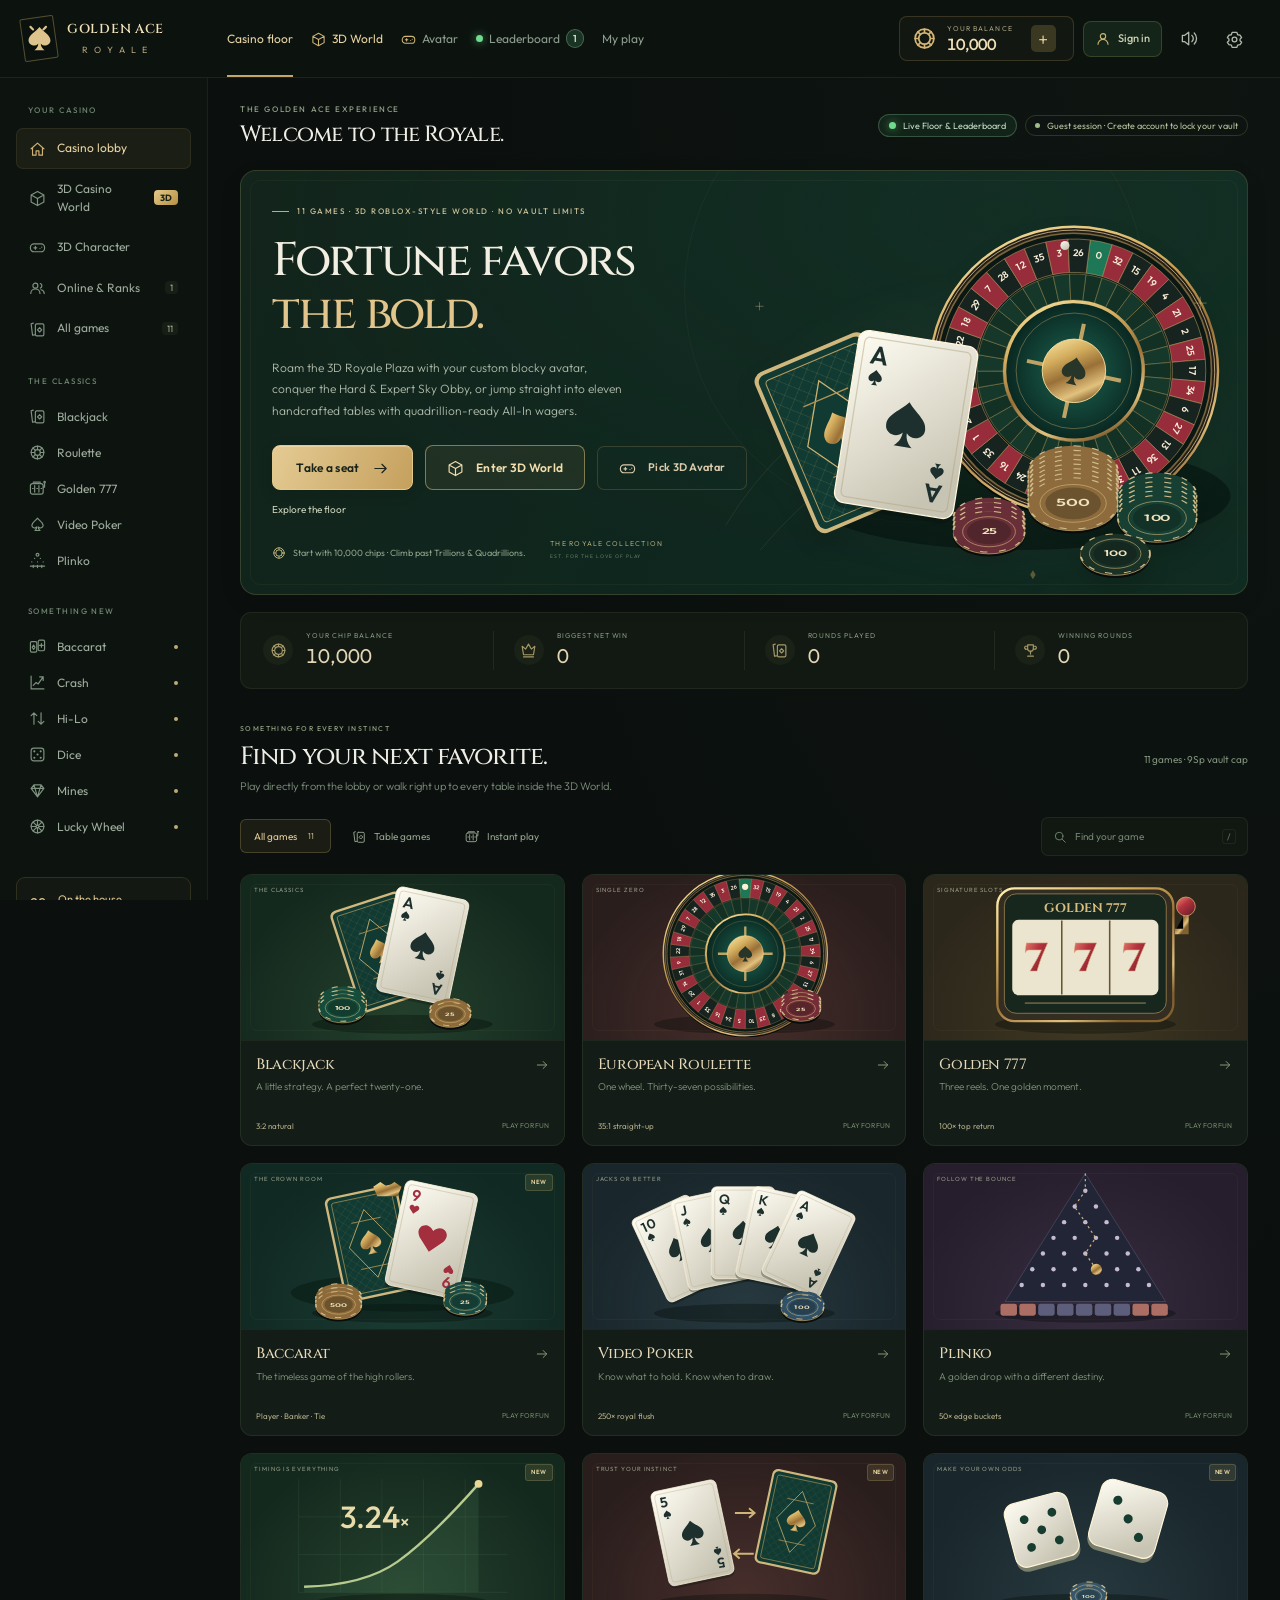
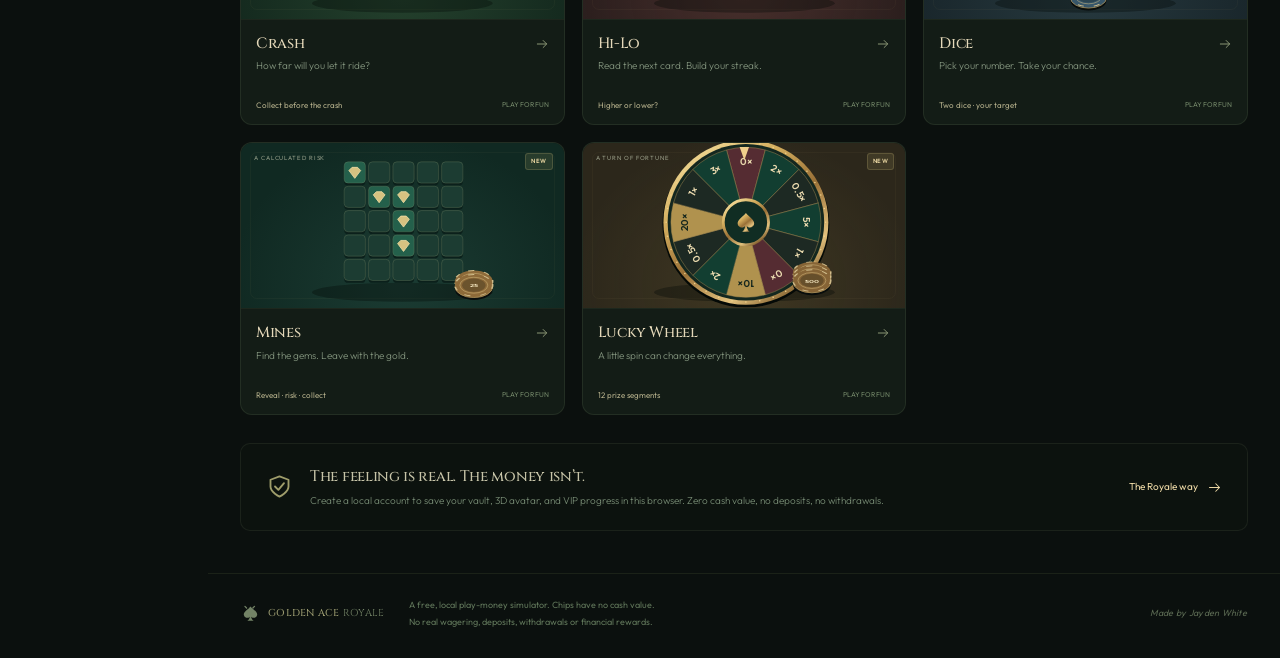
==== index.html @ 0d2503a2 "feat: 3D Roblox-style Casino World & Obby, Live Leaderboard, Admin balance moderation, 9Sp BigInt va" ====
<!DOCTYPE html>
<html lang="en"><head><meta charset="UTF-8"><meta name="viewport" content="width=device-width, initial-scale=1.0"><meta name="theme-color" content="#0b100e"><meta name="description" content="Golden Ace Royale. Eleven custom casino games, walkable 3D Roblox-style casino world &amp; obby, live leaderboard, optional local accounts, and All-In wagering beyond quadrillions. Zero real-money gambling."><title>Golden Ace Royale — The Play-Money Casino &amp; 3D World</title><link rel="icon" href="assets/favicon.svg" type="image/svg+xml"><link rel="preload" href="assets/fonts/outfit.woff2" as="font" type="font/woff2" crossorigin><link rel="preload" href="assets/fonts/cinzel.woff2" as="font" type="font/woff2" crossorigin><link rel="stylesheet" href="styles.css"></head><body>
<a class="skip-link" href="#main">Skip to casino floor</a>
<header class="topbar"><button class="icon-btn mobile-menu" id="menuBtn" aria-label="Open game navigation" aria-expanded="false"><span data-icon="menu"></span></button><button class="brand" data-view="lobby" aria-label="Golden Ace Royale lobby"><span class="brand-suit" data-icon="logo"></span><span class="brand-name">GOLDEN ACE<em>R O Y A L E</em></span></button><nav class="topnav" aria-label="Main navigation"><button class="active" data-view="lobby">Casino floor</button><button class="world-nav-btn" data-view="world"><span data-icon="cube"></span> 3D World</button><button data-open="characterModal"><span data-icon="gamepad"></span> Avatar</button><button class="live-nav-btn" data-open="leaderboardModal"><i class="live-dot-pulse"></i> Leaderboard <b id="liveOnlineCount">1</b></button><button data-open="statsModal">My play</button></nav><div class="top-actions"><span class="play-money-label"><i></i> PLAY-MONEY ONLY</span><div class="wallet"><span class="wallet-icon" data-icon="chip"></span><div><span class="wallet-label">YOUR BALANCE</span><b id="balance" aria-live="polite">10,000</b></div><button class="wallet-plus" data-open="rewardsModal" aria-label="Complimentary chips &amp; daily bonus">+</button></div><button id="freeChipsBtn" class="btn sm hidden">+ Free chips</button><button id="accountBtn" class="account-pill" data-open="accountModal" aria-label="Player account" title="Sign in or manage your account"><span data-icon="user"></span><span id="accountBtnText">Sign in</span></button><button id="soundBtn" class="icon-btn" aria-label="Mute sound" title="Mute sound"><span data-icon="sound"></span></button><button id="settingsBtn" class="icon-btn" data-open="settingsModal" aria-label="Settings" title="Settings"><span data-icon="settings"></span></button></div></header>
<div class="nav-backdrop hidden" id="navBackdrop"></div><aside class="sidebar" id="sidebar" aria-label="Casino game navigation"><div class="sidebar-top"><span class="nav-label">YOUR CASINO</span><button class="side-link active" data-view="lobby"><span data-icon="lobby"></span><span>Casino lobby</span></button><button class="side-link world-side-link" data-view="world"><span data-icon="cube"></span><span>3D Casino World</span><small class="gold-pill">3D</small></button><button class="side-link" data-open="characterModal"><span data-icon="gamepad"></span><span>3D Character</span></button><button class="side-link" data-open="leaderboardModal"><span data-icon="users"></span><span>Online &amp; Ranks</span><small id="sidePlayerCount">1 live</small></button><button class="side-link" data-action="browse"><span data-icon="cards"></span><span>All games</span><small>11</small></button><button class="side-link mobile-record" data-open="statsModal"><span data-icon="stats"></span><span>My play</span></button></div><div class="sidebar-group"><span class="nav-label">THE CLASSICS</span><div id="classic-nav"></div></div><div class="sidebar-group"><span class="nav-label">SOMETHING NEW</span><div id="new-nav"></div></div><div class="sidebar-bottom"><button class="complimentary" data-open="rewardsModal"><span data-icon="gift"></span><span>On the house<small>Daily bonus &amp; free chips</small></span><span data-icon="arrow"></span></button><div class="sidebar-promise"><span data-icon="shield"></span><p>All the thrill.<br><b>None of the real-money risk.</b></p></div></div></aside>
<main id="main" tabindex="-1"><div class="demo-banner hidden" id="demoBanner" role="status"><span data-icon="info"></span><span>Local demo: modified outcomes or rewards are enabled.</span><button id="demoDetails" class="text-btn">Details</button></div><div class="inplay-bar hidden" id="inplayBar"><span data-icon="clock"></span><span id="inplayText"></span><button class="text-btn" id="returnToRound">Return to game <span data-icon="arrow"></span></button></div>
<section id="view-lobby" class="view active" aria-label="Casino lobby"><div class="lobby-heading"><div><div class="eyebrow">THE GOLDEN ACE EXPERIENCE</div><h2 id="lobbyWelcome">Welcome to the Royale.</h2></div><div class="lobby-pills"><button type="button" class="local-label live-floor-chip" data-open="leaderboardModal"><i class="live-dot-pulse"></i> <span>Live Floor &amp; Leaderboard</span></button><button type="button" class="local-label local-account-chip" data-open="accountModal"><span class="status-dot"></span> <span id="lobbyAccountStatus">Guest session · Create account to lock your vault</span></button></div></div><div class="hero"><div class="hero-copy"><div class="hero-kicker"><span></span> 11 GAMES · 3D ROBLOX-STYLE WORLD · NO VAULT LIMITS</div><h1>Fortune favors<br><em>the bold.</em></h1><p>Roam the 3D Royale Plaza with your custom blocky avatar, conquer the Hard &amp; Expert Sky Obby, or jump straight into eleven handcrafted tables with quadrillion-ready All-In wagers.</p><div class="hero-cta"><button class="btn" data-view="blackjack">Take a seat <span data-icon="arrow"></span></button><button class="btn ghost world-hero-btn" data-view="world"><span data-icon="cube"></span> Enter 3D World</button><button class="btn ghost sm" data-open="characterModal"><span data-icon="gamepad"></span> Pick 3D Avatar</button><button class="hero-browse text-btn" data-action="browse">Explore the floor</button></div><div class="hero-foot"><div class="hero-note"><span data-icon="chip"></span> Start with 10,000 chips · Climb past Trillions &amp; Quadrillions.</div><span class="hero-edition">THE ROYALE COLLECTION <span>EST. FOR THE LOVE OF PLAY</span></span></div></div><div class="hero-art" id="hero-art"></div></div><div class="stats"><div class="stat"><span class="stat-icon" data-icon="chip"></span><div><span>YOUR CHIP BALANCE</span><b id="statBal">10,000</b></div></div><div class="stat"><span class="stat-icon" data-icon="crown"></span><div><span>BIGGEST NET WIN</span><b id="statWin">0</b></div></div><div class="stat"><span class="stat-icon" data-icon="cards"></span><div><span>ROUNDS PLAYED</span><b id="statPlays">0</b></div></div><div class="stat"><span class="stat-icon" data-icon="trophy"></span><div><span id="statVipLabel">WINNING ROUNDS</span><b id="statWins">0</b></div></div><button class="text-btn session-link" data-open="statsModal">Your record <span data-icon="arrow"></span></button></div>
<div class="library-heading" id="games"><div><span class="eyebrow">SOMETHING FOR EVERY INSTINCT</span><h2 class="sec-title">Find your next favorite.</h2><p class="sec-sub">Play directly from the lobby or walk right up to every table inside the 3D World.</p></div><span class="collection-count">11 games · 9Sp vault cap</span></div><div class="library-controls"><div class="category-tabs" id="gameFilters" role="group" aria-label="Filter games"><button class="selected" data-filter="all">All games <span>11</span></button><button data-filter="table"><span data-icon="cards"></span> Table games</button><button data-filter="instant"><span data-icon="slots"></span> Instant play</button></div><label class="game-search"><span data-icon="search"></span><input type="search" id="gameSearch" placeholder="Find your game" aria-label="Search games"><span class="search-key">/</span></label></div><div class="ggrid" id="gameGrid"></div><div id="noGames" class="empty-state hidden">No tables match that search. Try another game name.</div><div class="house-note"><span class="house-note-icon" data-icon="shield"></span><div><h3>The feeling is real. The money isn’t.</h3><p>Create a local account to save your vault, 3D avatar, and VIP progress in this browser. Zero cash value, no deposits, no withdrawals.</p></div><button class="text-btn" data-open="aboutModal">The Royale way <span data-icon="arrow"></span></button></div></section>

<!-- ══════════ 3D ROBLOX-STYLE CASINO WORLD & SKY OBBY ══════════ -->
<section id="view-world" class="view" aria-label="3D Casino World">
  <div class="gamebar world-bar">
    <button class="btn ghost sm" data-view="lobby"><span data-icon="back"></span> Lobby</button>
    <h2>3D Royale Plaza<span class="sub">Walk up to any of the 11 tables &amp; press E (or click it) · Climb the Sky Obby for bonus chips</span></h2>
    <div class="world-bar-actions">
      <div class="world-diff-pills" role="group" aria-label="Obby difficulty">
        <button type="button" class="selected" data-world-diff="normal" aria-pressed="true" title="Wide platforms · +25K reward">Normal</button>
        <button type="button" data-world-diff="hard" aria-pressed="false" title="Faster pads + red lasers · +250K reward">Hard</button>
        <button type="button" data-world-diff="expert" aria-pressed="false" title="Precision pads + double lasers · +2.5M reward">Expert</button>
      </div>
      <button type="button" class="btn ghost sm" data-open="characterModal"><span data-icon="gamepad"></span> Avatar</button>
      <button type="button" class="btn ghost sm" data-open="leaderboardModal"><span data-icon="users"></span> Online</button>
    </div>
  </div>
  <div class="world-viewport">
    <canvas id="worldCanvas" aria-label="3D Casino Plaza and Sky Obby"></canvas>
    <div class="world-hud-top">
      <div class="world-badge" id="worldObbyBadge">NORMAL OBBY · +25K REWARD</div>
      <div class="world-hud-btns">
        <button type="button" class="mini-bet-btn" id="worldSpawnBtn" title="Return to central fountain"> Plaza Spawn</button>
        <button type="button" class="mini-bet-btn allin-pill" id="worldObbyTeleport" title="Teleport to the Sky Obby start pad">▲ Sky Obby</button>
      </div>
    </div>
    <div class="world-controls-hint"><b>WASD / Arrows</b> Walk · <b>Space</b> Jump · <b>Drag</b> Rotate Camera · <b>E / Click Table</b> Play</div>
    <div class="world-prompt hidden" id="worldPrompt" role="status" aria-live="polite">
      <div class="world-prompt-text">
        <b id="worldPromptTitle">Blackjack</b>
        <small id="worldPromptSub">Press E or click to play</small>
      </div>
      <button type="button" class="btn sm" id="worldPromptBtn">Open [E]</button>
    </div>
    <div class="world-joy" id="worldJoyPad" aria-hidden="true"><div class="world-joy-knob" id="worldJoyKnob"></div></div>
    <button type="button" class="world-jump-btn" id="worldJumpBtn" aria-label="Jump">JUMP</button>
  </div>
  <div class="world-quick-strip">
    <span class="eyebrow">INSTANT TABLE TELEPORT &amp; OPEN</span>
    <div class="world-quick-games" id="worldQuickGames"></div>
  </div>
</section>

<!-- Original five game sections, retained and upgraded with full All-In & quadrillion-ready stake controls. -->
<section aria-label="Blackjack" id="view-blackjack" class="view">
  <div class="gamebar">
    <button class="btn ghost sm" data-view="lobby" data-back-nav>‹ Lobby</button>
    <h2>Blackjack<span class="sub">3:2 natural · dealer stands on 17 · double on any two</span></h2><button class="text-btn rules-trigger" data-rules="blackjack"><span data-icon="info"></span> How to play</button>
  </div>
  <div class="bj-layout"><div class="table-column">  <div class="felt">
    <div class="hand-label">Dealer <span class="hval" id="bj-dealer-val">–</span></div>
    <div class="cards" id="bj-dealer"></div>
    <div class="felt-text">BLACKJACK PAYS 3 TO 2 · DEALER STANDS ON ALL 17s</div>
    <div role="status" aria-live="polite" class="bj-msg" id="bj-msg">Place your bet to begin</div>
    <div class="cards" id="bj-player"></div>
    <div class="hand-label">You <span class="hval" id="bj-player-val">–</span></div>
  </div>
  <div class="controls">
    <div class="chip-rack" id="bj-chips">
      <button class="chip c10" data-v="10">10</button>
      <button class="chip c25" data-v="25">25</button>
      <button class="chip c100" data-v="100">100</button>
      <button class="chip c500" data-v="500">500</button>
      <button class="chip c1k" data-v="1000">1K</button>
      <button class="chip c10k" data-v="10000">10K</button>
    </div>
    <div class="classic-bet-tools" id="bj-tools">
      <label class="sr-only" for="bj-stake-input">Blackjack custom bet</label>
      <input id="bj-stake-input" class="classic-stake-input" type="text" inputmode="decimal" placeholder="Custom (e.g. 5T, 1Qa)" aria-label="Custom Blackjack bet">
      <button type="button" class="mini-bet-btn" id="bj-half" title="Halve wager">½</button>
      <button type="button" class="mini-bet-btn" id="bj-2x" title="Double wager">2×</button>
      <button type="button" class="mini-bet-btn" id="bj-50pct" title="Bet 50% of balance">50%</button>
      <button type="button" class="mini-bet-btn allin-pill" id="bj-allin" title="Put in all your chips">ALL IN</button>
      <button type="button" class="mini-bet-btn" id="bj-rebet" title="Repeat last bet">Rebet</button>
    </div>
    <div class="betshow">BET <b id="bj-bet">0</b></div>
    <button class="btn" id="bj-deal">Deal</button>
    <button class="btn green" id="bj-hit" disabled>Hit</button>
    <button class="btn red" id="bj-stand" disabled>Stand</button>
    <button class="btn ghost" id="bj-double" disabled>2× Double</button>
    <button class="btn ghost sm" id="bj-clear">Clear</button>
  </div>
</div><aside class="panel game-guide"><span class="eyebrow">THE ORIGINAL CLASSIC</span><h3>A perfect twenty-one.</h3><p>The closest hand to 21 wins. Go over, and the house takes the round.</p><div class="guide-line"><span>Natural blackjack</span><b>3:2 profit</b></div><div class="guide-line"><span>Standard win</span><b>1:1 profit</b></div><div class="guide-line"><span>Equal hands</span><b>Stake returned</b></div><div class="guide-divider"></div><p class="small">Six-deck shoe. Dealer stands on soft 17. Double on your first two cards. Shortcuts: <b>Space</b> deal, <b>H</b> hit, <b>S</b> stand, <b>D</b> double.</p><p class="small muted">Tap chips, type shorthand like <b>10M</b> / <b>5T</b> / <b>1Qa</b>, or press <b>ALL IN</b>.</p></aside></div>
</section>

<!-- ══════════ ROULETTE ══════════ -->
<section aria-label="European Roulette" id="view-roulette" class="view">
  <div class="gamebar">
    <button class="btn ghost sm" data-view="lobby" data-back-nav>‹ Lobby</button>
    <h2>European Roulette<span class="sub">Single zero · straight-up pays 35:1</span></h2><button class="text-btn rules-trigger" data-rules="roulette"><span data-icon="info"></span> How to play</button>
  </div>
  <div class="rl-grid">
    <div class="panel">
      <h3>The European wheel</h3>
      <div class="rl-stage">
        <div class="rl-pointer"></div>
        <div class="rl-wheel" id="rl-wheel"></div>
        <div class="rl-orbit" id="rl-orbit"><div class="rl-ball"></div></div>
      </div>
      <div role="status" aria-live="polite" class="rl-result" id="rl-result"></div>
      <div class="rl-history" id="rl-history"></div>
    </div>
    <div class="panel">
      <h3>Make your play</h3>
      <div class="board-scroll" tabindex="0" aria-label="Roulette betting board; scroll horizontally on small screens"><div class="rl-board" id="rl-board"></div></div>
      <div class="controls" style="margin-top:16px">
        <div class="chip-rack" id="rl-chips">
          <button class="chip c10" data-v="10">10</button>
          <button class="chip c25 sel" data-v="25">25</button>
          <button class="chip c100" data-v="100">100</button>
          <button class="chip c500" data-v="500">500</button>
          <button class="chip c1k" data-v="1000">1K</button>
          <button class="chip c10k" data-v="10000">10K</button>
          <button class="chip c-allin" id="rl-allin-chip" data-allin-chip="true" title="Select then tap any spot to bet all remaining chips">ALL</button>
        </div>
        <div class="betshow">TOTAL <b id="rl-total">0</b></div>
        <button class="btn" id="rl-spin">Spin</button>
        <button class="btn ghost sm" id="rl-double" title="Double all bets on board">2× Bets</button>
        <button class="btn ghost sm" id="rl-rebet" title="Repeat previous spin bets">Rebet</button>
        <button class="btn ghost sm" id="rl-undo">Undo</button>
        <button class="btn ghost sm" id="rl-clear">Clear</button>
      </div>
    </div>
  </div>
</section>

<!-- ══════════ SLOTS ══════════ -->
<section aria-label="Golden 777 Slots" id="view-slots" class="view">
  <div class="gamebar">
    <button class="btn ghost sm" data-view="lobby" data-back-nav>‹ Lobby</button>
    <h2>Golden 777<span class="sub">3 reels · center payline · triple 7s pay 100×</span></h2><button class="text-btn rules-trigger" data-rules="slots"><span data-icon="info"></span> How to play</button>
  </div>
  <div class="sl-grid">
    <div class="slot-machine">
      <div class="slot-title">GOLDEN 777</div>
      <div class="slot-lights"><i></i><i></i><i></i><i></i><i></i><i></i><i></i><i></i></div>
      <div class="reels" id="sl-reels">
        <div class="reel"><div class="strip"></div></div>
        <div class="reel"><div class="strip"></div></div>
        <div class="reel"><div class="strip"></div></div>
        <div class="payline"></div>
      </div>
      <div role="status" aria-live="polite" class="slot-result" id="sl-result"></div>
    </div>
    <div class="panel">
      <h3>The golden paytable</h3><p class="panel-caption">Total returns, including your stake.</p>
      <div class="payrow"><span>7  7  7</span><b>100×</b></div>
      <div class="payrow"><span><span data-pay-symbol="diamond"></span></span><b>60×</b></div>
      <div class="payrow"><span><span data-pay-symbol="bell"></span></span><b>30×</b></div>
      <div class="payrow"><span>BAR BAR BAR</span><b>20×</b></div>
      <div class="payrow"><span><span data-pay-symbol="cherry"></span></span><b>12×</b></div>
      <div class="payrow"><span><span data-pay-symbol="lemon"></span></span><b>10×</b></div>
      <div class="payrow"><span>Any two 7s</span><b>5×</b></div>
      <div class="payrow"><span>Any pair</span><b>2×</b></div>
    </div>
  </div>
  <div class="controls">
    <div class="chip-rack" id="sl-chips">
      <button class="chip c10" data-v="10">10</button>
      <button class="chip c25 sel" data-v="25">25</button>
      <button class="chip c100" data-v="100">100</button>
      <button class="chip c500" data-v="500">500</button>
      <button class="chip c1k" data-v="1000">1K</button>
      <button class="chip c10k" data-v="10000">10K</button>
    </div>
    <div class="classic-bet-tools" id="sl-tools">
      <label class="sr-only" for="sl-stake-input">Slots custom bet</label>
      <input id="sl-stake-input" class="classic-stake-input" type="text" inputmode="decimal" value="25" aria-label="Custom Slots bet">
      <button type="button" class="mini-bet-btn" data-classic-adj="half" data-target="sl">½</button>
      <button type="button" class="mini-bet-btn" data-classic-adj="double" data-target="sl">2×</button>
      <button type="button" class="mini-bet-btn" data-classic-adj="halfbal" data-target="sl">50%</button>
      <button type="button" class="mini-bet-btn allin-pill" id="sl-allin" data-classic-adj="allin" data-target="sl">ALL IN</button>
    </div>
    <div class="betshow">BET <b id="sl-bet">25</b></div>
    <button class="btn" id="sl-spin">Spin</button>
  </div>
</section>

<!-- ══════════ VIDEO POKER ══════════ -->
<section aria-label="Video Poker" id="view-poker" class="view">
  <div class="gamebar">
    <button class="btn ghost sm" data-view="lobby" data-back-nav>‹ Lobby</button>
    <h2>Video Poker<span class="sub">Jacks or Better · hold &amp; draw · 250× royal</span></h2><button class="text-btn rules-trigger" data-rules="poker"><span data-icon="info"></span> How to play</button>
  </div>
  <div class="vp-grid">
    <div class="felt">
      <div id="vp-hand"></div>
      <div role="status" aria-live="polite" class="vp-msg" id="vp-msg">Set your bet and press Deal</div>
      <div class="controls" style="background:rgba(0,0,0,.25)">
        <div class="chip-rack" id="vp-chips">
          <button class="chip c10" data-v="10">10</button>
          <button class="chip c25 sel" data-v="25">25</button>
          <button class="chip c100" data-v="100">100</button>
          <button class="chip c500" data-v="500">500</button>
          <button class="chip c1k" data-v="1000">1K</button>
          <button class="chip c10k" data-v="10000">10K</button>
        </div>
        <div class="classic-bet-tools" id="vp-tools">
          <label class="sr-only" for="vp-stake-input">Video Poker custom bet</label>
          <input id="vp-stake-input" class="classic-stake-input" type="text" inputmode="decimal" value="25" aria-label="Custom Video Poker bet">
          <button type="button" class="mini-bet-btn" data-classic-adj="half" data-target="vp">½</button>
          <button type="button" class="mini-bet-btn" data-classic-adj="double" data-target="vp">2×</button>
          <button type="button" class="mini-bet-btn" data-classic-adj="halfbal" data-target="vp">50%</button>
          <button type="button" class="mini-bet-btn allin-pill" id="vp-allin" data-classic-adj="allin" data-target="vp">ALL IN</button>
        </div>
        <div class="betshow">BET <b id="vp-bet">25</b></div>
        <button class="btn" id="vp-deal">Deal</button>
      </div>
    </div>
    <div class="panel">
      <h3>Jacks or Better</h3><p class="panel-caption">Total returns, including your stake.</p>
      <div class="payrow" data-k="rf"><span>Royal Flush</span><b>250×</b></div>
      <div class="payrow" data-k="sf"><span>Straight Flush</span><b>50×</b></div>
      <div class="payrow" data-k="quad"><span>Four of a Kind</span><b>25×</b></div>
      <div class="payrow" data-k="fh"><span>Full House</span><b>9×</b></div>
      <div class="payrow" data-k="flush"><span>Flush</span><b>6×</b></div>
      <div class="payrow" data-k="straight"><span>Straight</span><b>4×</b></div>
      <div class="payrow" data-k="trips"><span>Three of a Kind</span><b>3×</b></div>
      <div class="payrow" data-k="twopair"><span>Two Pair</span><b>2×</b></div>
      <div class="payrow" data-k="job"><span>Jacks or Better</span><b>1×</b></div>
    </div>
  </div>
</section>

<!-- ══════════ PLINKO ══════════ -->
<section aria-label="Plinko" id="view-plinko" class="view">
  <div class="gamebar">
    <button class="btn ghost sm" data-view="lobby" data-back-nav>‹ Lobby</button>
    <h2>Plinko<span class="sub">12 rows · 13 buckets · edges pay 50×</span></h2><button class="text-btn rules-trigger" data-rules="plinko"><span data-icon="info"></span> How to play</button>
  </div>
  <div class="panel" style="max-width:640px;margin:0 auto">
    <div class="pl-wrap"><canvas id="pl-canvas"></canvas></div>
    <div class="pl-note">Twelve preselected left/right decisions. Up to eight balls in play; each has its own stake.</div>
    <div class="controls">
      <div class="chip-rack" id="pl-chips">
        <button class="chip c10" data-v="10">10</button>
        <button class="chip c25 sel" data-v="25">25</button>
        <button class="chip c100" data-v="100">100</button>
        <button class="chip c500" data-v="500">500</button>
        <button class="chip c1k" data-v="1000">1K</button>
        <button class="chip c10k" data-v="10000">10K</button>
      </div>
      <div class="classic-bet-tools" id="pl-tools">
        <label class="sr-only" for="pl-stake-input">Plinko per-ball stake</label>
        <input id="pl-stake-input" class="classic-stake-input" type="text" inputmode="decimal" value="25" aria-label="Custom Plinko bet per ball">
        <button type="button" class="mini-bet-btn" data-classic-adj="half" data-target="pl">½</button>
        <button type="button" class="mini-bet-btn" data-classic-adj="double" data-target="pl">2×</button>
        <button type="button" class="mini-bet-btn" data-classic-adj="halfbal" data-target="pl">50%</button>
        <button type="button" class="mini-bet-btn allin-pill" id="pl-allin" data-classic-adj="allin" data-target="pl">ALL IN</button>
      </div>
      <div class="betshow">PER BALL <b id="pl-bet">25</b></div>
      <button class="btn" id="pl-drop">Drop Ball</button>
      <button class="btn ghost sm" id="pl-burst" title="Drop up to 5 balls in sequence">Burst ×5</button>
    </div>
  </div>
</section>

<!-- Modular additions use the same wallet and outcome layer. -->
<section id="view-baccarat" class="view" aria-label="Baccarat">
<div class="gamebar"><button class="btn ghost sm" data-view="lobby" data-back-nav><span data-icon="back"></span> Lobby</button><h2>Baccarat<span class="sub">The Crown Room · eight-deck deal · standard third-card rules</span></h2><button class="text-btn rules-trigger" data-rules="baccarat"><span data-icon="info"></span> How to play</button></div>
<div class="game-layout"><div class="felt baccarat-table"><div class="table-watermark"><span data-icon="crown"></span><span>GOLDEN ACE ROYALE</span></div><div class="baccarat-hands"><div><div class="hand-label">Player <span class="hval" id="ba-player-val">–</span></div><div class="cards" id="ba-player"></div></div><div class="baccarat-vs">VS</div><div><div class="hand-label">Banker <span class="hval" id="ba-banker-val">–</span></div><div class="cards" id="ba-banker"></div></div></div><div class="round-message" id="ba-result" role="status" aria-live="polite">Choose your side. The cards do the rest.</div><div class="baccarat-bets" id="ba-sides"><button class="selected" data-side="player"><span>PLAYER</span><b>2.00×</b><small>Even-money win</small></button><button data-side="tie"><span>TIE</span><b>9.00×</b><small>8:1 profit</small></button><button data-side="banker"><span>BANKER</span><b>1.95×</b><small>5% win commission</small></button></div><div class="felt-text">PLAYER &amp; BANKER STAKES PUSH ON A TIE</div></div><aside class="panel bet-panel"><span class="eyebrow">A TIMELESS TABLE</span><h3>Pick a side.</h3><p class="panel-caption">Closest to nine takes the hand.</p><div class="bet-module" id="ba-bet-module"><label for="ba-stake" class="field-label">YOUR STAKE <span>CHIPS</span></label><div class="stake-field"><span data-icon="chip"></span><input id="ba-stake" type="text" inputmode="decimal" value="25" aria-label="Stake in play-money chips"><button type="button" data-adjust="half" aria-label="Halve stake">½</button><button type="button" data-adjust="double" aria-label="Double stake">2×</button><button type="button" data-adjust="max" class="max-inline" aria-label="Bet full balance">MAX</button></div><div class="quick-stakes"><button type="button" data-stake="10">10</button><button type="button" class="selected" data-stake="25">25</button><button type="button" data-stake="100">100</button><button type="button" data-stake="500">500</button><button type="button" data-pct="0.5">50%</button><button type="button" data-allin="true" class="allin-btn">ALL IN</button></div></div><button class="btn full" id="ba-start">Deal the cards <span data-icon="arrow"></span></button><div class="info-pair"><span>Selected side</span><b id="ba-selection">Player</b></div><div class="info-pair"><span>Potential return</span><b id="ba-potential">50</b></div><p class="small muted">Returns include your stake. Banker commission applies only to a winning Banker bet.</p></aside></div>
</section>
<section id="view-crash" class="view" aria-label="Crash">
<div class="gamebar"><button class="btn ghost sm" data-view="lobby" data-back-nav><span data-icon="back"></span> Lobby</button><h2>Crash<span class="sub">Watch it climb · collect before it crashes · local simulated rounds</span></h2><button class="text-btn rules-trigger" data-rules="crash"><span data-icon="info"></span> How to play</button></div>
<div class="game-layout"><div class="stage crash-stage"><div class="stage-label"><span class="status-dot"></span><span id="cr-status">READY FOR TAKEOFF</span></div><div class="crash-readout"><span id="cr-mult">1.00</span><small>×</small><p id="cr-caption">The next move is yours.</p></div><svg id="cr-graph" viewBox="0 0 700 400" preserveAspectRatio="none" aria-hidden="true"><defs><linearGradient id="cr-fill" x1="0" y1="0" x2="0" y2="1"><stop stop-color="#b6c98b" stop-opacity=".2"/><stop offset="1" stop-color="#b6c98b" stop-opacity="0"/></linearGradient></defs><g class="graph-grid"><path d="M45 70h620M45 140h620M45 210h620M45 280h620M45 350h620M145 45v305M245 45v305M345 45v305M445 45v305M545 45v305M645 45v305"/></g><path id="cr-area" fill="url(#cr-fill)"/><path id="cr-line" fill="none" stroke="#c6d49d" stroke-width="3"/><circle id="cr-dot" cx="45" cy="350" r="5" fill="#ead7a1"/><g class="graph-axis"><text x="15" y="354">1×</text><text x="45" y="385">0s</text><text x="645" y="385" id="cr-time">0s</text></g></svg><div class="crash-history" id="cr-history"><span class="small muted">Your round history will appear here.</span></div></div><aside class="panel bet-panel"><span class="eyebrow">KNOW WHEN TO LEAVE</span><h3>Let it ride.</h3><p class="panel-caption">A crash loses the stake. A timely collect locks your return.</p><div class="bet-module" id="cr-bet-module"><label for="cr-stake" class="field-label">YOUR STAKE <span>CHIPS</span></label><div class="stake-field"><span data-icon="chip"></span><input id="cr-stake" type="text" inputmode="decimal" value="25" aria-label="Stake in play-money chips"><button type="button" data-adjust="half" aria-label="Halve stake">½</button><button type="button" data-adjust="double" aria-label="Double stake">2×</button><button type="button" data-adjust="max" class="max-inline" aria-label="Bet full balance">MAX</button></div><div class="quick-stakes"><button type="button" data-stake="10">10</button><button type="button" class="selected" data-stake="25">25</button><button type="button" data-stake="100">100</button><button type="button" data-stake="500">500</button><button type="button" data-pct="0.5">50%</button><button type="button" data-allin="true" class="allin-btn">ALL IN</button></div></div><button class="btn full" id="cr-start">Start round <span data-icon="arrow"></span></button><button class="btn green full" id="cr-cash" disabled>Cash out <span id="cr-collect-amount">–</span></button><div class="auto-collect"><label class="switch-label"><input type="checkbox" id="cr-auto"> Auto collect</label><label for="cr-auto-target" class="sr-only">Auto collect multiplier</label><input type="number" id="cr-auto-target" value="2.00" min="1.05" max="1000" step=".05" aria-label="Auto collect multiplier"><span>×</span></div><div class="round-message" id="cr-result" role="status" aria-live="polite">No round in play.</div><p class="small muted">The crash point is set before the graph starts. Shortcut: <b>C</b> to cash out.</p></aside></div>
</section>
<section id="view-hilo" class="view" aria-label="Hi-Lo">
<div class="gamebar"><button class="btn ghost sm" data-view="lobby" data-back-nav><span data-icon="back"></span> Lobby</button><h2>Hi-Lo<span class="sub">Ace is low · ties push · each prediction uses a fresh independent draw</span></h2><button class="text-btn rules-trigger" data-rules="hilo"><span data-icon="info"></span> How to play</button></div>
<div class="game-layout"><div class="felt hilo-stage"><div class="score-strip"><div><span>YOUR STREAK</span><b id="hl-streak">0</b></div><div><span>RETURN MULTIPLIER</span><b id="hl-mult">1.00×</b></div></div><div class="hilo-cards"><div id="hl-previous" class="previous-card"></div><div id="hl-current"></div><div class="next-card" id="hl-next"></div></div><div class="hilo-predictions"><button class="prediction" id="hl-higher" disabled><span data-icon="hilo"></span><b>Higher</b><small id="hl-high-odds">–</small></button><button class="prediction" id="hl-lower" disabled><span data-icon="hilo"></span><b>Lower</b><small id="hl-low-odds">–</small></button></div><div class="round-message" id="hl-result" role="status" aria-live="polite">Start a round to reveal your first card.</div><div class="felt-text">TIES KEEP YOUR STREAK · COLLECT WHEN YOU’RE READY</div></div><aside class="panel bet-panel"><span class="eyebrow">ONE MORE GOOD CALL</span><h3>Follow your instinct.</h3><p class="panel-caption">Higher or lower? Build your return with every right call.</p><div class="bet-module" id="hl-bet-module"><label for="hl-stake" class="field-label">YOUR STAKE <span>CHIPS</span></label><div class="stake-field"><span data-icon="chip"></span><input id="hl-stake" type="text" inputmode="decimal" value="25" aria-label="Stake in play-money chips"><button type="button" data-adjust="half" aria-label="Halve stake">½</button><button type="button" data-adjust="double" aria-label="Double stake">2×</button><button type="button" data-adjust="max" class="max-inline" aria-label="Bet full balance">MAX</button></div><div class="quick-stakes"><button type="button" data-stake="10">10</button><button type="button" class="selected" data-stake="25">25</button><button type="button" data-stake="100">100</button><button type="button" data-stake="500">500</button><button type="button" data-pct="0.5">50%</button><button type="button" data-allin="true" class="allin-btn">ALL IN</button></div></div><button class="btn full" id="hl-start">Reveal starting card <span data-icon="arrow"></span></button><button class="btn green full" id="hl-collect" disabled>Collect <span id="hl-collect-amount">–</span></button><p class="small muted">Displayed chances exclude ties. Shortcuts: <b>↑</b> Higher, <b>↓</b> Lower, <b>C</b> Collect.</p></aside></div>
</section>
<section id="view-dice" class="view" aria-label="Dice">
<div class="gamebar"><button class="btn ghost sm" data-view="lobby" data-back-nav><span data-icon="back"></span> Lobby</button><h2>Dice<span class="sub">Two fair six-sided dice · choose a target · equality loses</span></h2><button class="text-btn rules-trigger" data-rules="dice"><span data-icon="info"></span> How to play</button></div>
<div class="game-layout"><div class="stage dice-stage"><div class="stage-label"><span data-icon="dice"></span><span id="di-condition">ROLL UNDER 7</span></div><div class="dice-art" id="di-dice" aria-label="Two dice"></div><div class="dice-total"><span>THE TOTAL</span><b id="di-total">–</b></div><div class="dice-metrics"><div><span>WIN CHANCE</span><b id="di-chance">41.67%</b></div><div><span>RETURN MULTIPLIER</span><b id="di-mult">2.3280×</b></div></div><div class="round-message" id="di-result" role="status" aria-live="polite">Pick your target. Make your roll.</div></div><aside class="panel bet-panel"><span class="eyebrow">YOUR ROLL. YOUR RULES.</span><h3>Make your own luck.</h3><div class="segmented" id="di-modes"><button class="selected" data-mode="under">Roll under</button><button data-mode="over">Roll over</button></div><label class="field-label" for="di-target">TARGET <b id="di-target-value">7</b></label><input id="di-target" type="range" min="2" max="12" value="7" step="1"><div class="range-labels"><span>2</span><span>7</span><span>12</span></div><div class="bet-module" id="di-bet-module"><label for="di-stake" class="field-label">YOUR STAKE <span>CHIPS</span></label><div class="stake-field"><span data-icon="chip"></span><input id="di-stake" type="text" inputmode="decimal" value="25" aria-label="Stake in play-money chips"><button type="button" data-adjust="half" aria-label="Halve stake">½</button><button type="button" data-adjust="double" aria-label="Double stake">2×</button><button type="button" data-adjust="max" class="max-inline" aria-label="Bet full balance">MAX</button></div><div class="quick-stakes"><button type="button" data-stake="10">10</button><button type="button" class="selected" data-stake="25">25</button><button type="button" data-stake="100">100</button><button type="button" data-stake="500">500</button><button type="button" data-pct="0.5">50%</button><button type="button" data-allin="true" class="allin-btn">ALL IN</button></div></div><button class="btn full" id="di-start">Roll the dice <span data-icon="arrow"></span></button><div class="info-pair"><span>Potential return</span><b id="di-potential">58.20</b></div><p class="small muted">Normal probabilities use all 36 possible rolls. Pricing is 97% of inverse win probability, rounded down to four decimals.</p></aside></div>
</section>
<section id="view-mines" class="view" aria-label="Mines">
<div class="gamebar"><button class="btn ghost sm" data-view="lobby" data-back-nav><span data-icon="back"></span> Lobby</button><h2>Mines<span class="sub">Reveal gems · avoid the mines · collect your growing return</span></h2><button class="text-btn rules-trigger" data-rules="mines"><span data-icon="info"></span> How to play</button></div>
<div class="game-layout"><div class="stage mines-stage"><div class="score-strip"><div><span>GEMS REVEALED</span><b id="mn-safe-count">0</b></div><div><span>RETURN MULTIPLIER</span><b id="mn-mult">1.00×</b></div></div><div id="mn-grid" class="mines-grid" role="group" aria-label="Mines tile grid"></div><div class="round-message" id="mn-result" role="status" aria-live="polite">Choose your grid and start exploring.</div><div class="mines-legend"><span><i class="gem-dot"></i> Safe gem</span><span><i class="mine-dot"></i> Hidden mine</span></div></div><aside class="panel bet-panel"><span class="eyebrow">A LITTLE CALCULATED RISK</span><h3>Unearth the gold.</h3><div class="field-row"><label>GRID SIZE<select id="mn-size"><option value="4">4 × 4</option><option value="5" selected>5 × 5</option><option value="6">6 × 6</option></select></label><label>MINES<input id="mn-count" type="number" min="1" max="24" value="3" step="1"></label></div><div class="bet-module" id="mn-bet-module"><label for="mn-stake" class="field-label">YOUR STAKE <span>CHIPS</span></label><div class="stake-field"><span data-icon="chip"></span><input id="mn-stake" type="text" inputmode="decimal" value="25" aria-label="Stake in play-money chips"><button type="button" data-adjust="half" aria-label="Halve stake">½</button><button type="button" data-adjust="double" aria-label="Double stake">2×</button><button type="button" data-adjust="max" class="max-inline" aria-label="Bet full balance">MAX</button></div><div class="quick-stakes"><button type="button" data-stake="10">10</button><button type="button" class="selected" data-stake="25">25</button><button type="button" data-stake="100">100</button><button type="button" data-stake="500">500</button><button type="button" data-pct="0.5">50%</button><button type="button" data-allin="true" class="allin-btn">ALL IN</button></div></div><button class="btn full" id="mn-start">Start exploring <span data-icon="arrow"></span></button><button class="btn green full" id="mn-collect" disabled>Collect <span id="mn-collect-amount">–</span></button><div class="info-pair"><span>Next safe return</span><b id="mn-next">–</b></div><p class="small muted">The entire mine layout is fixed when you start, before you reveal any tile. Shortcut: <b>C</b> to collect.</p></aside></div>
</section>
<section id="view-wheel" class="view" aria-label="Lucky Wheel">
<div class="gamebar"><button class="btn ghost sm" data-view="lobby" data-back-nav><span data-icon="back"></span> Lobby</button><h2>Lucky Wheel<span class="sub">Twelve weighted prize segments (~96.75% RTP) · the pointer decides the prize</span></h2><button class="text-btn rules-trigger" data-rules="wheel"><span data-icon="info"></span> How to play</button></div>
<div class="game-layout"><div class="stage lucky-stage"><div class="stage-label"><span data-icon="crown"></span> A TURN OF FORTUNE</div><div class="prize-stage" role="img" aria-label="Lucky Wheel with twelve prize segments"><div class="rl-pointer"></div><div id="lw-wheel"></div></div><div class="round-message" id="lw-result" role="status" aria-live="polite">Every spin has a story. Here comes yours.</div><div class="small muted">Segment values are total returns × your stake.</div></div><aside class="panel bet-panel"><span class="eyebrow">GIVE FORTUNE A TURN</span><h3>Round we go.</h3><p class="panel-caption">Choose your stake, spin the wheel, and see where the gold lands.</p><div class="bet-module" id="lw-bet-module"><label for="lw-stake" class="field-label">YOUR STAKE <span>CHIPS</span></label><div class="stake-field"><span data-icon="chip"></span><input id="lw-stake" type="text" inputmode="decimal" value="25" aria-label="Stake in play-money chips"><button type="button" data-adjust="half" aria-label="Halve stake">½</button><button type="button" data-adjust="double" aria-label="Double stake">2×</button><button type="button" data-adjust="max" class="max-inline" aria-label="Bet full balance">MAX</button></div><div class="quick-stakes"><button type="button" data-stake="10">10</button><button type="button" data-stake="25" class="selected">25</button><button type="button" data-stake="100">100</button><button type="button" data-stake="500">500</button><button type="button" data-pct="0.5">50%</button><button type="button" data-allin="true" class="allin-btn">ALL IN</button></div></div><button class="btn full" id="lw-start">Spin the wheel <span data-icon="arrow"></span></button><div class="wheel-prizes"><div><b>20×</b><span>TOP RETURN</span></div><div><b>96.75%</b><span>HOUSE RTP</span></div></div><p class="small muted">Weighted segments keep every stake size fair (~96.75% RTP). A 0× segment loses the stake; 0.5× returns half.</p></aside></div>
</section>

<!-- ══════════ EXECUTIVE PIT BOSS & OUTCOME DECK (ADMIN) ══════════ -->
<section id="view-admin" class="view" aria-label="Executive control deck">
<div class="gamebar admin-header">
  <button class="btn ghost sm" id="admin-close"><span data-icon="back"></span> Close panel</button>
  <h2>Executive Control Deck<span class="sub">Royale Pit Boss · Outcome Laboratory · All-Players Moderation &amp; 9-Septillion Mint</span></h2>
  <label class="admin-persist-toggle" title="Keep active luck and payout overrides locked even after refreshing the page"><input type="checkbox" id="admin-persist-lock"><span data-icon="lock"></span><span>Lock across reload</span></label>
</div>
<div class="admin-warning"><span data-icon="shield"></span><div><b>Local sandbox command deck — not server authentication.</b><p>Client-side access codes can be read or bypassed in browser DevTools. Every control here affects this browser’s play-money simulator and local vaults. Real security requires server-side authentication and validation, which this static play-money casino intentionally omits.</p></div></div>
<div class="admin-status"><span class="status-dot"></span><b id="admin-mode">NORMAL RANDOMNESS &amp; GAME RULES</b><span class="admin-pill" id="admin-profile-pill">Guest session</span><span class="admin-pill" id="admin-rtp-pill">RTP —</span><span id="admin-active">No active rounds</span></div>

<div class="admin-macros" role="group" aria-label="Instant global presets">
  <button type="button" class="macro-card gold-macro" id="admin-macro-10x"><span data-icon="bolt"></span><div><b>Lock 10× Luck — All Games</b><small>~68.4% favorable selection on all 11 tables</small></div></button>
  <button type="button" class="macro-card" id="admin-macro-100x"><span data-icon="flame"></span><div><b>100× Hot Streak — All Games</b><small>90.0% favorable selection everywhere</small></div></button>
  <button type="button" class="macro-card crown-macro" id="admin-macro-god"><span data-icon="crown"></span><div><b>God Mode · 100% Favor</b><small>Guaranteed favorable outcomes on all 11 games</small></div></button>
  <button type="button" class="macro-card" id="admin-macro-hyper"><span data-icon="trophy"></span><div><b>Hyper Jackpot · God + 10× Pay</b><small>100% favor + 10× boosted payout multipliers</small></div></button>
  <button type="button" class="macro-card fair-macro" id="admin-macro-fair"><span data-icon="shield"></span><div><b>Restore 100% Fair Casino</b><small>Clear all locks, luck &amp; payout overrides</small></div></button>
</div>

<div class="admin-grid">
  <section class="panel admin-section">
    <span class="eyebrow">01 / EXECUTIVE TREASURY &amp; BEYOND-9T MINT</span>
    <h3>Play-money vault</h3>
    <div class="admin-big" id="admin-balance">10,000</div>
    <div class="admin-mint-grid">
      <button type="button" class="mini-bet-btn" data-admin-grant="1000000">+1M</button>
      <button type="button" class="mini-bet-btn" data-admin-grant="100000000">+100M</button>
      <button type="button" class="mini-bet-btn" data-admin-grant="1000000000">+1B</button>
      <button type="button" class="mini-bet-btn" data-admin-grant="1e12">+1T</button>
      <button type="button" class="mini-bet-btn" data-admin-grant="1e14">+100T</button>
      <button type="button" class="mini-bet-btn" data-admin-grant="1e15">+1Qa</button>
      <button type="button" class="mini-bet-btn" data-admin-grant="1e18">+1Qi</button>
      <button type="button" class="mini-bet-btn allin-pill" id="admin-double-wallet">2× Wallet</button>
    </div>
    <label class="field-label" for="admin-amount">CUSTOM CHIP AMOUNT (SUPPORTS K / M / B / T / Qa / Qi / Sx / Sp)</label>
    <input id="admin-amount" type="text" inputmode="decimal" value="10000" placeholder="e.g. 50T, 25Qa, 1Qi">
    <div class="admin-actions"><button class="btn ghost sm" id="admin-add">Add chips</button><button class="btn ghost sm" id="admin-remove">Remove chips</button><button class="btn sm" id="admin-set">Set balance</button></div>
    <div class="admin-actions"><button class="text-btn" id="admin-rich">Grant 1 trillion</button><button class="text-btn" id="admin-max-vault">Fill 9Sp max vault</button><button class="text-btn danger" id="admin-reset-wallet">Reset to 10,000</button></div>
    <p class="small muted">Vault cap &amp; All-In max stake: 9 Septillion (9×10²⁴) chips. Exact BigInt cent ledger.</p>
  </section>

  <section class="panel admin-section">
    <span class="eyebrow">02 / PRECISION OUTCOME LAB</span>
    <h3>Luck &amp; payout engine</h3>
    <label class="field-label" for="admin-scope">TARGET TABLE</label>
    <select id="admin-scope"><option value="all">All eleven games</option></select>
    <label class="switch-label"><input type="checkbox" id="admin-luck-enabled"> Enable modified outcome selection</label>
    <label class="field-label" for="admin-luck-preset">LUCK PRESET</label>
    <select id="admin-luck-preset">
      <option value="1">Normal · 1× (Fair RNG)</option>
      <option value="2">Subtle Edge · 2× (~29.3%)</option>
      <option value="4">Increased · 4× (50.0%)</option>
      <option value="10">Pit Boss Lock · 10× (~68.4%)</option>
      <option value="50">Hot Table · 50× (~85.9%)</option>
      <option value="100">Supercharged · 100× (90.0%)</option>
      <option value="1000">Mythic · 1,000× (~96.8%)</option>
      <option value="10000000000000000">God Mode · 10¹⁶× (100%)</option>
      <option value="custom">Custom multiplier</option>
    </select>
    <label class="field-label" for="admin-luck">CUSTOM / SELECTED LUCK</label>
    <input id="admin-luck" type="number" min="1" max="10000000000000000" value="1" step="any">
    <div class="prob-meter" aria-hidden="true"><div class="prob-meter-fill" id="admin-prob-bar"></div></div>
    <p class="small" id="admin-probability">0% favorable selection. Normal random outcomes.</p>
    <div class="field-row">
      <label>REWARD FACTOR<input id="admin-reward" type="number" min=".1" max="100" step=".1" value="1"></label>
      <label>WIN RETURN OVERRIDE<input id="admin-custom-return" type="number" min=".1" max="10000" step=".1" placeholder="Use game rules"></label>
    </div>
    <div class="admin-actions"><button class="btn sm" id="admin-apply">Apply settings</button><button class="btn ghost sm" id="admin-reset-game">Reset selected</button></div>
    <button class="text-btn" id="admin-normal">Restore normal randomness everywhere</button>
  </section>

  <section class="panel admin-section admin-span-full">
    <div class="matrix-header">
      <div><span class="eyebrow">03 / ALL PLAYERS &amp; BALANCE MODERATION</span><h3>Everyone on the casino floor — add, deduct, halve, or wipe balances</h3></div>
      <div class="matrix-bulk">
        <span class="admin-pill" id="admin-player-count">1 online</span>
        <button type="button" class="btn ghost sm" id="admin-open-account" data-open="accountModal"><span data-icon="user"></span> Manage / create account</button>
        <button type="button" class="btn ghost sm" id="admin-unlock-ach"><span data-icon="trophy"></span> Unlock all achievements</button>
      </div>
    </div>
    <div id="admin-accounts-list" class="admin-accounts-list"></div>
  </section>

  <section class="panel admin-section admin-span-full">
    <div class="matrix-header">
      <div><span class="eyebrow">04 / ALL-11-GAMES LIVE LOCK MATRIX</span><h3>Per-game luck &amp; instant table launcher</h3></div>
      <div class="matrix-bulk">
        <button type="button" class="btn ghost sm" id="admin-matrix-10x">Lock 10× All</button>
        <button type="button" class="btn ghost sm" id="admin-matrix-god">Lock MAX All</button>
        <button type="button" class="btn ghost sm" id="admin-matrix-fair">Fair All</button>
      </div>
    </div>
    <div class="admin-matrix" id="admin-game-matrix"></div>
  </section>

  <section class="panel admin-section admin-span-full">
    <span class="eyebrow">05 / TELEMETRY &amp; PROMO FORGE</span>
    <h3>House analytics &amp; custom codes</h3>
    <div class="admin-stats">
      <div><span>Rounds started</span><b id="admin-plays">0</b></div>
      <div><span>Resolved rounds</span><b id="admin-resolved">0</b></div>
      <div><span>Net wins</span><b id="admin-wins">0</b></div>
      <div><span>Biggest net win</span><b id="admin-biggest">0</b></div>
      <div><span>Losses / pushes</span><b id="admin-losses">0 / 0</b></div>
      <div><span>Reload-refunded</span><b id="admin-voids">0</b></div>
      <div><span>Total wagered</span><b id="admin-wagered">0</b></div>
      <div><span>Session net P/L</span><b id="admin-net">0</b></div>
    </div>
    <div class="guide-divider"></div>
    <span class="eyebrow">MINT CUSTOM PROMO CODE</span>
    <div class="field-row">
      <label>CODE NAME<input id="admin-promo-code" type="text" maxlength="24" placeholder="e.g. VIPQUADRILLION"></label>
      <label>CHIP REWARD<input id="admin-promo-chips" type="text" inputmode="decimal" value="100000" placeholder="e.g. 100M, 5T, 1Qa"></label>
    </div>
    <div class="admin-actions"><button type="button" class="btn ghost sm" id="admin-promo-create">Create promo code</button></div>
    <div id="admin-promo-list" class="admin-promo-list"></div>
    <div class="guide-divider"></div>
    <label class="switch-label"><input type="checkbox" id="admin-effects" checked> Special effects &amp; celebrations</label>
    <div class="admin-actions">
      <button class="btn ghost sm" id="admin-bonus">Grant 50,000 bonus</button>
      <button type="button" class="btn ghost sm" id="admin-test-fx">Test royal celebration</button>
      <button class="btn ghost sm" id="admin-restore">Restore normal casino</button>
      <button class="btn ghost sm danger" id="admin-reset-stats">Reset statistics</button>
    </div>
  </section>
</div></section>

</main><footer><div class="footer-brand"><span data-icon="logo"></span><b>GOLDEN ACE <span>ROYALE</span></b></div><p>A free, local play-money simulator. Chips have no cash value.<br>No real wagering, deposits, withdrawals or financial rewards.</p><span class="footer-credit">Made by Jayden White</span></footer>
<div id="toasts" role="status" aria-live="polite"></div><canvas id="confetti" aria-hidden="true"></canvas>

<!-- ══════════ 3D CHARACTER & OUTFIT PICKER MODAL ══════════ -->
<div class="modal hidden" id="characterModal" role="dialog" aria-modal="true" aria-labelledby="charModalTitle"><div class="modal-box modal-wide align-left"><button class="modal-close icon-btn" data-close aria-label="Close"><span data-icon="close"></span></button>
  <span class="eyebrow">3D ROBLOX-STYLE AVATAR STUDIO</span>
  <h3 id="charModalTitle">Pick your 3D character.</h3>
  <p style="margin-bottom:16px">Choose a blocky character preset, customize your hat and skin tone, and roam the 3D Royale Plaza &amp; Sky Obby.</p>
  <div class="char-studio-grid">
    <div class="char-preview-card">
      <canvas id="charPreviewCanvas" width="240" height="270" aria-label="3D character preview"></canvas>
      <button type="button" class="btn full" id="enterWorldFromChar"><span data-icon="cube"></span> Enter 3D Casino World</button>
    </div>
    <div class="char-options-col">
      <span class="field-label">CHARACTER PRESETS</span>
      <div class="char-preset-grid" id="charPresetGrid"></div>
      <span class="field-label">HEADGEAR &amp; CROWNS</span>
      <div class="char-pill-row" id="charHatRow"></div>
      <span class="field-label">SKIN TONE</span>
      <div class="char-skin-row" id="charSkinRow"></div>
      <span class="field-label">3D SKY OBBY DIFFICULTY</span>
      <div class="char-pill-row" id="charDiffRow"></div>
    </div>
  </div>
</div></div>

<!-- ══════════ LIVE FLOOR & REAL-TIME LEADERBOARD MODAL ══════════ -->
<div class="modal hidden" id="leaderboardModal" role="dialog" aria-modal="true" aria-labelledby="lbModalTitle"><div class="modal-box modal-wide align-left"><button class="modal-close icon-btn" data-close aria-label="Close"><span data-icon="close"></span></button>
  <div class="lb-head-row">
    <div>
      <span class="eyebrow">LIVE CASINO FLOOR &amp; HALL OF FAME</span>
      <h3 id="lbModalTitle">Online players &amp; leaderboard</h3>
    </div>
    <span class="lb-live-badge"><i class="live-dot-pulse"></i> <span id="lbOnlineSummary">1 online now</span></span>
  </div>
  <div class="segmented" id="lbSortTabs" role="tablist" style="margin-bottom:14px">
    <button type="button" class="selected" data-lb-sort="balance">Chip Balance</button>
    <button type="button" data-lb-sort="biggest">Biggest Win</button>
    <button type="button" data-lb-sort="wins">Winning Rounds</button>
  </div>
  <div class="lb-list" id="leaderboardList"></div>
  <p class="small muted settings-footnote">Live presence syncs in real time across open browser tabs &amp; windows via BroadcastChannel alongside all saved player vaults on this device.</p>
</div></div>

<div class="modal hidden" id="brokeModal" role="dialog" aria-modal="true" aria-labelledby="brokeTitle"><div class="modal-box"><button class="modal-close icon-btn" data-close aria-label="Close"><span data-icon="close"></span></button><div class="modal-emblem" data-icon="chip"></div><span class="eyebrow">ON THE HOUSE</span><h3 id="brokeTitle">A fresh start, on us.</h3><p>Every good story deserves another chapter. Collect <b>5,000 complimentary chips</b> and find your next golden moment.</p><button class="btn full" id="claimBtn">Collect 5,000 chips</button></div></div>

<div class="modal hidden" id="resetModal" role="dialog" aria-modal="true" aria-labelledby="resetTitle"><div class="modal-box"><button class="modal-close icon-btn" data-close aria-label="Close"><span data-icon="close"></span></button><div class="modal-emblem" data-icon="reset"></div><h3 id="resetTitle">Reset your balance?</h3><p>Your wallet will be set to <b>10,000 chips</b>. Your game statistics and redeemed codes stay saved. This cannot be undone.</p><div class="modal-btns"><button class="btn ghost" id="resetNo">Keep playing</button><button class="btn red" id="resetYes">Reset balance</button></div></div></div>

<div class="modal hidden" id="settingsModal" role="dialog" aria-modal="true" aria-labelledby="settingsTitle"><div class="modal-box align-left"><button class="modal-close icon-btn" data-close aria-label="Close"><span data-icon="close"></span></button><span class="eyebrow">MAKE YOURSELF AT HOME</span><h3 id="settingsTitle">Your casino, your way.</h3><p>The little things that make a session yours.</p><div class="setting-row"><span data-icon="sound"></span><div><b>Casino sounds</b><small>Soft, synthesized table effects</small></div><button class="toggle" id="settingsSound" role="switch" aria-checked="true" aria-label="Casino sounds"></button></div><div class="setting-row"><span data-icon="hilo"></span><div><b>Reduce motion</b><small>Shorter deals, spins and celebrations</small></div><button class="toggle" id="settingsMotion" role="switch" aria-checked="false" aria-label="Reduce motion"></button></div><div class="setting-row"><span data-icon="crown"></span><div><b>Win celebrations</b><small>A little gold for the big moments</small></div><button class="toggle" id="settingsEffects" role="switch" aria-checked="true" aria-label="Win celebrations"></button></div><div class="guide-divider"></div><button class="setting-link" data-open="characterModal"><span data-icon="gamepad"></span><span>3D Avatar &amp; Obby difficulty</span><span data-icon="arrow"></span></button><button class="setting-link" data-open="accountModal"><span data-icon="user"></span><span>Player account &amp; vault</span><span data-icon="arrow"></span></button><button class="setting-link" data-open="redeemModal"><span data-icon="gift"></span><span>Redeem a code</span><span data-icon="arrow"></span></button><button class="setting-link" id="resetBtn"><span data-icon="reset"></span><span>Reset chip balance</span><span data-icon="arrow"></span></button><p class="small muted settings-footnote">Saved locally in this browser. Play-money chips have zero cash value.</p></div></div>

<div class="modal hidden" id="redeemModal" role="dialog" aria-modal="true" aria-labelledby="redeemTitle"><div class="modal-box"><button class="modal-close icon-btn" data-close aria-label="Close"><span data-icon="close"></span></button><div class="modal-emblem" data-icon="gift"></div><span class="eyebrow">A LITTLE SOMETHING EXTRA</span><h3 id="redeemTitle">Have an invitation?</h3><p>Enter your redeemable code below.</p><form id="redeemForm"><label class="sr-only" for="redeemInput">Invitation or redeem code</label><input id="redeemInput" type="password" aria-describedby="redeemFeedback" placeholder="Enter your code" maxlength="100" autocomplete="off" autocapitalize="off" spellcheck="false"><div id="redeemFeedback" class="form-feedback" role="status" aria-live="polite"></div><button type="submit" class="btn full" id="redeemSubmit">Redeem code <span data-icon="arrow"></span></button></form></div></div>

<div class="modal hidden" id="rewardsModal" role="dialog" aria-modal="true" aria-labelledby="rewardsTitle"><div class="modal-box"><button class="modal-close icon-btn" data-close aria-label="Close"><span data-icon="close"></span></button><div class="modal-emblem" data-icon="gift"></div><span class="eyebrow">COMPLIMENTS OF THE HOUSE</span><h3 id="rewardsTitle">The fun needn’t end.</h3><div class="daily-bonus-card"><span class="eyebrow">DAILY ROYALE GIFT</span><b id="dailyAmountLabel">+2,500 chips</b><small id="dailyStreakLabel">Day 1 streak ready</small><button type="button" class="btn sm full" id="dailyClaimBtn">Claim daily house gift</button></div><p style="margin-bottom:14px">And whenever your balance drops below 100 chips with no rounds in play, collect <b>5,000 free refill chips</b> anytime.</p><button class="btn ghost full" id="rewardClaim">Collect 5,000 low-balance refill</button><div class="form-feedback" id="rewardFeedback" role="status"></div><button type="button" class="text-btn" data-open="redeemModal" style="margin-top:6px">Have a promo code? Redeem here <span data-icon="arrow"></span></button></div></div>

<div class="modal hidden" id="accountModal" role="dialog" aria-modal="true" aria-labelledby="accountTitle"><div class="modal-box modal-wide align-left"><button class="modal-close icon-btn" data-close aria-label="Close"><span data-icon="close"></span></button>
  <div id="accountGuestSection">
    <span class="eyebrow">ROYALE PLAYER VAULT</span>
    <h3 id="accountTitle">Save your chips &amp; legacy.</h3>
    <p style="margin-bottom:16px">Create an account with a username and password so all your chips, stats, 3D avatar, streaks, and VIP progress stay saved to your profile.</p>
    <div class="segmented" id="authTabs" role="tablist">
      <button type="button" class="selected" data-auth-tab="login" role="tab" aria-selected="true">Sign in</button>
      <button type="button" data-auth-tab="register" role="tab" aria-selected="false">Create account</button>
      <button type="button" data-auth-tab="import" role="tab" aria-selected="false">Restore key</button>
    </div>
    <form id="loginForm" class="auth-form">
      <label class="field-label" for="loginUsername">USERNAME</label>
      <input id="loginUsername" type="text" maxlength="24" autocomplete="username" placeholder="Your username">
      <label class="field-label" for="loginPassword">PASSWORD</label>
      <input id="loginPassword" type="password" maxlength="128" autocomplete="current-password" placeholder="Your password">
      <div id="loginFeedback" class="form-feedback" role="status" aria-live="polite"></div>
      <button type="submit" class="btn full" id="loginSubmit">Sign in &amp; load chips <span data-icon="arrow"></span></button>
    </form>
    <form id="registerForm" class="auth-form hidden">
      <label class="field-label" for="regUsername">CHOOSE USERNAME</label>
      <input id="regUsername" type="text" maxlength="24" autocomplete="username" placeholder="e.g. KingAce (2–24 chars)">
      <label class="field-label" for="regPassword">CREATE PASSWORD</label>
      <input id="regPassword" type="password" maxlength="128" autocomplete="new-password" placeholder="At least 4 characters">
      <label class="switch-label"><input type="checkbox" id="regTransfer" checked> Transfer my current guest chips &amp; stats into this account</label>
      <div id="registerFeedback" class="form-feedback" role="status" aria-live="polite"></div>
      <button type="submit" class="btn full" id="registerSubmit">Create account &amp; save vault <span data-icon="arrow"></span></button>
    </form>
    <form id="importForm" class="auth-form hidden">
      <label class="field-label" for="importCodeInput">PORTABLE ACCOUNT BACKUP KEY</label>
      <input id="importCodeInput" type="text" placeholder="Paste GAR1... backup key" autocomplete="off" spellcheck="false">
      <div id="importFeedback" class="form-feedback" role="status" aria-live="polite"></div>
      <button type="submit" class="btn full">Import &amp; sign in <span data-icon="arrow"></span></button>
    </form>
  </div>
  <div id="accountProfileSection" class="hidden">
    <div class="profile-banner">
      <div class="profile-avatar"><span data-icon="crown"></span></div>
      <div class="profile-meta">
        <span class="eyebrow" id="profVipTier">CLUB MEMBER</span>
        <h3 id="profUsername" style="margin-bottom:4px">@Player</h3>
        <div class="vip-bar-wrap"><div class="vip-bar-fill" id="profVipFill"></div></div>
        <small id="profVipProgress" class="muted">Wager chips to advance VIP rank</small>
      </div>
      <button type="button" class="btn ghost sm" id="logoutBtn"><span data-icon="logout"></span> Sign out</button>
    </div>
    <div class="record-stats" id="profStatsGrid"></div>
    <h4 class="field-label">ACHIEVEMENTS UNLOCKED <span id="profAchCount">0 / 10</span></h4>
    <div class="ach-grid" id="profAchGrid"></div>
    <div class="guide-divider"></div>
    <div class="profile-actions-row">
      <button type="button" class="btn ghost sm" id="exportBackupBtn"><span data-icon="copy"></span> Copy portable save key</button>
      <button type="button" class="btn ghost sm" id="togglePassFormBtn"><span data-icon="lock"></span> Change password</button>
    </div>
    <div id="backupBox" class="backup-box hidden">
      <label class="field-label" for="backupOutput">YOUR PORTABLE SAVE KEY (COPY TO MOVE BROWSERS)</label>
      <input id="backupOutput" type="text" readonly>
    </div>
    <form id="changePassForm" class="auth-form hidden" style="margin-top:14px">
      <div class="field-row">
        <label>CURRENT PASSWORD<input id="curPassInput" type="password" maxlength="128" autocomplete="current-password"></label>
        <label>NEW PASSWORD<input id="newPassInput" type="password" maxlength="128" autocomplete="new-password"></label>
      </div>
      <div id="passChangeFeedback" class="form-feedback" role="status"></div>
      <button type="submit" class="btn sm">Update password</button>
    </form>
  </div>
  <p class="small muted settings-footnote">Accounts &amp; salted password hashes are stored locally in this browser. Use a portable save key to move between devices.</p>
</div></div>

<div class="modal hidden" id="statsModal" role="dialog" aria-modal="true" aria-labelledby="statsTitle"><div class="modal-box modal-wide align-left"><button class="modal-close icon-btn" data-close aria-label="Close"><span data-icon="close"></span></button><span class="eyebrow">YOUR TIME AT THE TABLES</span><h3 id="statsTitle">A record of your play.</h3><div class="vip-inline-strip" id="statsVipStrip"></div><div class="record-stats" id="recordStats"></div><h4 class="field-label">MILESTONE BADGES</h4><div class="ach-grid compact-ach" id="statsAchGrid"></div><h4 class="field-label">RECENT RESOLVED ROUNDS</h4><div class="history-table" id="roundHistory"></div><p class="small muted">Wins mean positive net returns; biggest win is net gain, not gross payout. Unfinished rounds are refunded on reload and counted separately.</p></div></div>

<div class="modal hidden" id="aboutModal" role="dialog" aria-modal="true" aria-labelledby="aboutTitle"><div class="modal-box"><button class="modal-close icon-btn" data-close aria-label="Close"><span data-icon="close"></span></button><div class="modal-emblem" data-icon="logo"></div><span class="eyebrow">THE ROYALE WAY</span><h3 id="aboutTitle">For the love of play.</h3><p>Golden Ace Royale brings a luxury play-money casino and a walkable 3D Roblox-style plaza together in one private simulator. Eleven handcrafted games, custom 3D avatars, Hard &amp; Expert Sky Obby challenges, and quadrillion-ready All-In wagers.</p><p>All chips are simulated and have <b>zero cash value</b>. Your account vault, balance, preferences and play record stay in this browser. Standard game rules apply unless an explicit local-demo modification banner is shown.</p><button class="btn" data-close>Find my table <span data-icon="arrow"></span></button></div></div>

<div class="modal hidden" id="rulesModal" role="dialog" aria-modal="true" aria-labelledby="rulesTitle"><div class="modal-box modal-wide align-left"><button class="modal-close icon-btn" data-close aria-label="Close"><span data-icon="close"></span></button><span class="eyebrow">A SEAT AT THE TABLE</span><h3 id="rulesTitle">How to play</h3><div id="rulesContent" class="rules-content"></div><button class="btn" data-close>Ready to play <span data-icon="arrow"></span></button></div></div>

<div class="modal hidden" id="confirmModal" role="dialog" aria-modal="true" aria-labelledby="confirmTitle"><div class="modal-box"><button class="modal-close icon-btn" data-close aria-label="Close"><span data-icon="close"></span></button><div class="modal-emblem" data-icon="info"></div><h3 id="confirmTitle">Please confirm</h3><p id="confirmText"></p><div class="modal-btns"><button class="btn ghost" data-close>Cancel</button><button class="btn red" id="confirmYes">Confirm</button></div></div></div>

<noscript><div class="noscript">Golden Ace Royale needs JavaScript to play. Enable JavaScript to open the tables.</div></noscript>
<script src="js/config.js" defer></script><script src="js/rules.js" defer></script><script src="js/wallet.js" defer></script><script src="js/art.js" defer></script><script src="js/ui.js" defer></script><script src="js/original-games.js" defer></script><script src="js/table-games.js" defer></script><script src="js/arcade-games.js" defer></script><script src="js/world3d.js" defer></script><script src="js/admin.js" defer></script><script src="js/app.js" defer></script>
</body></html>
---- styles.css ----
/* Golden Ace Royale — refined from the supplied black / gold / emerald system.
   One definition per component; responsive adaptations are collected at the end. */
@font-face{font-family:Outfit;font-style:normal;font-weight:100 900;font-display:swap;src:url('assets/fonts/outfit.woff2') format('woff2')}
@font-face{font-family:Cinzel;font-style:normal;font-weight:400 900;font-display:swap;src:url('assets/fonts/cinzel.woff2') format('woff2')}
*{margin:0;padding:0;box-sizing:border-box}
:root{color-scheme:dark;--bg:#0b100e;--panel:#121a16;--panel-raised:#18211b;--gold:#c9aa6a;--gold2:#ecd8a5;--gold3:#7e683e;--text:#efeee6;--muted:#94a297;--muted2:#677b6c;--green:#94c6a7;--red:#e08a8b;--line:#263029;--cw:86px;--ch:123px;--sidebar:208px;--header:78px;--radius:15px;--motion-fast:160ms;--motion-normal:240ms;--motion-exit:140ms;--ease-ui:cubic-bezier(.22,.8,.24,1)}
html{scroll-behavior:smooth;scroll-padding-top:100px}
body{font-family:Outfit,sans-serif;font-size:14px;line-height:1.5;color:var(--text);min-height:100vh;background:radial-gradient(ellipse at 90% 0,rgba(49,73,47,.08),transparent 45%),var(--bg);overflow-x:hidden}
button,input,select{font:inherit}button{cursor:pointer;color:inherit}button,input,select,a{-webkit-tap-highlight-color:transparent}button{touch-action:manipulation}button:disabled{cursor:not-allowed}input,select{min-width:0}button:focus-visible,a:focus-visible,input:focus-visible,select:focus-visible,[tabindex]:focus-visible{outline:2px solid var(--gold2);outline-offset:4px}::selection{background:#b0934b77;color:#fff}button svg{pointer-events:none}a{color:var(--gold2)}.hidden{display:none!important}.svg-defs{position:absolute;width:0;height:0;overflow:hidden;pointer-events:none}.ico{width:20px;height:20px;flex-shrink:0;display:inline-block;vertical-align:middle}.suit{width:100%;height:100%}.gold{color:var(--gold2)}.muted{color:var(--muted)}.danger{color:var(--red)!important}.small{font-size:12px;line-height:1.7}.sr-only{position:absolute!important;width:1px;height:1px;padding:0;margin:-1px;overflow:hidden;clip:rect(0,0,0,0);white-space:nowrap;border:0}.skip-link{position:fixed;z-index:2000;top:-60px;left:20px;padding:10px 20px;background:var(--gold2);color:#162318;border-radius:8px}.skip-link:focus{top:10px}
/* ─── Shared actions ─── */
.btn{display:inline-flex;align-items:center;justify-content:center;gap:12px;min-height:45px;padding:12px 23px;border:1px solid #e1c88d;border-radius:8px;background:linear-gradient(115deg,#e4cb93,#c5a05d);box-shadow:inset 0 1px 0 #fff4d850,0 4px 14px #080c0720;color:#1a241a;font-size:12px;font-weight:600;letter-spacing:.025em;white-space:nowrap;transition:background var(--motion-fast),transform var(--motion-fast) var(--ease-ui),box-shadow var(--motion-fast),border-color var(--motion-fast)}
.btn .ico{width:17px;height:17px}.btn:hover:not(:disabled){background:linear-gradient(115deg,#f0dbaa,#d2b174);transform:translateY(-1px);box-shadow:0 5px 18px #0003}.btn:active:not(:disabled){transform:translateY(1px)}.btn:disabled{opacity:.4;filter:saturate(.4);box-shadow:none}.btn.ghost{background:#ffffff02;border:1px solid #8e7d504f;color:#dacaab;box-shadow:none}.btn.ghost:hover:not(:disabled){background:#c2a66a10;border-color:#ac945e}.btn.green{background:linear-gradient(110deg,#74b18d,#4e8a68);border-color:#92c5a4;color:#071e10}.btn.green:hover:not(:disabled){background:#83bd9b}.btn.red{background:#9f4b50;border-color:#c77678;color:#fff0e2}.btn.red:hover:not(:disabled){background:#ad5a5f}.btn.sm{font-size:11px;min-height:35px;padding:8px 13px;border-radius:7px}.btn.full{width:100%;min-height:47px}.icon-btn{width:36px;height:36px;border-radius:8px;background:transparent;border:1px solid transparent;display:grid;place-items:center;transition:.2s;color:#b1b7aa}.icon-btn .ico{width:19px;height:19px}.icon-btn:hover{background:#c8ad6710;border-color:#bca4653d;color:var(--gold2)}.icon-btn:active{transform:scale(.95)}.text-btn:active{transform:translateY(1px)}.text-btn{display:inline-flex;gap:9px;align-items:center;justify-content:center;background:none;border:0;color:var(--gold2);font-size:12px;transition:.2s;line-height:1.5}.text-btn .ico{width:15px;height:15px}.text-btn:hover{color:#fff0c9}.eyebrow{display:block;color:#bdab7e;font-size:9px;font-weight:500;letter-spacing:.2em;text-transform:uppercase}.status-dot{width:5px;height:5px;border-radius:50%;background:#a0bc8d;display:inline-block;flex-shrink:0}
/* ─── Header / casino navigation ─── */
.topbar{position:sticky;top:0;height:var(--header);z-index:900;display:flex;align-items:center;gap:22px;background:#0d1410f5;backdrop-filter:blur(16px);border-bottom:1px solid #74805b27;padding-right:28px}
.brand{width:var(--sidebar);padding:0 22px;border:0;background:none;display:flex;align-items:center;gap:11px;text-align:left;flex-shrink:0}.brand-suit{position:relative;color:#ddc38c;display:grid;place-items:center;width:34px;height:43px}.brand-suit::before{content:'';position:absolute;inset:0;border:1px solid #b49c5b70;transform:rotate(-8deg);border-radius:2px}.brand-suit .ico{width:31px;height:31px;filter:drop-shadow(0 3px 5px #0005)}.brand-name{font:600 13px/1.3 Cinzel,serif;white-space:nowrap;letter-spacing:.055em;color:#f0e1b8}.brand-name em{font-family:Outfit,sans-serif;font-style:normal;font-size:9px;font-weight:400;letter-spacing:.22em;display:block;text-align:center;color:#b0a17d;margin-top:6px}.topnav{display:flex;align-items:center;gap:25px;height:100%}.topnav button{height:100%;background:none;border:0;border-bottom:2px solid transparent;color:#8d9b8e;font-size:12px;white-space:nowrap;padding:2px 0 0}.topnav button:hover{color:var(--gold2)}.topnav button.active{color:#e6d3a6;border-bottom-color:#c6a56b}.top-actions{margin-left:auto;display:flex;gap:9px;align-items:center;min-width:0}.play-money-label{display:flex;align-items:center;gap:7px;letter-spacing:.12em;font-size:8px;color:#8f9f8f;margin-right:17px;white-space:nowrap}.play-money-label i{width:4px;height:4px;border-radius:50%;background:#a2b58f}.wallet{display:flex;align-items:center;gap:10px;border:1px solid #74633c66;border-radius:8px;background:#bca36409;padding:7px 8px 7px 12px;min-height:45px;min-width:175px}.wallet-icon{display:grid;place-items:center;color:#d4b574}.wallet-icon .ico{width:25px;height:25px}.wallet-label{font-size:7px;letter-spacing:.15em;color:#a69d7f;line-height:1;display:block;margin-bottom:4px}.wallet b{font-size:16px;font-weight:500;color:#f0dfb7;display:block;line-height:1.05;font-variant-numeric:tabular-nums;max-width:150px;white-space:nowrap}.wallet-plus{background:#b2995340;color:#e2cd98;border:0;width:25px;height:27px;border-radius:5px;margin-left:8px;font-size:19px;font-weight:300}.wallet-plus:hover{background:#b2995370}.mobile-menu{display:none}.creator-credit{display:block;font:400 9px/1.3 Outfit,sans-serif;letter-spacing:.02em;color:#b4a47f;margin-top:4px}
.sidebar{position:fixed;z-index:850;left:0;top:var(--header);bottom:0;width:var(--sidebar);background:#0d1410;border-right:1px solid #74805b20;padding:26px 16px 15px;overflow:auto;display:flex;flex-direction:column;scrollbar-width:thin;scrollbar-color:#384233 transparent}.nav-label{font-size:8px;letter-spacing:.18em;color:#6f826f;display:block;margin:0 12px 12px;font-weight:500}.side-link{width:100%;display:flex;align-items:center;gap:11px;background:none;border:1px solid transparent;color:#a0ac9e;padding:10px 12px;border-radius:7px;text-align:left;font-size:12px;min-height:39px;position:relative;transition:.15s}.side-link .ico{width:17px;height:17px;color:#7f927f}.side-link:hover{background:#b5bb9620;color:var(--gold2)}.side-link.active{color:#e8d4a3;background:#bda26313;border-color:#a18b4a22}.side-link.active .ico{color:#d0b274}.side-link small{margin-left:auto;font-size:9px;color:#a5ac8e;background:#9aab6e12;border-radius:4px;padding:0 5px}.side-link .new-dot{width:4px;height:4px;background:#c0aa73;border-radius:50%;margin-left:auto}.side-link.in-play::after{content:'';width:5px;height:5px;background:#9fcbaf;border-radius:50%;position:absolute;right:10px;top:50%}.sidebar-group{margin-top:26px}.sidebar-group .side-link{padding-top:8px;padding-bottom:8px;min-height:35px}.sidebar-bottom{margin-top:auto;padding-top:32px}.complimentary{background:#b8994f09;border:1px solid #b19b5730;border-radius:9px;display:flex;gap:10px;align-items:center;padding:13px 11px;width:100%;text-align:left;color:#ddc58d}.complimentary>.ico:first-child{width:22px;height:22px}.complimentary>span:nth-child(2){font-size:11px;white-space:nowrap}.complimentary small{display:block;font-size:9px;color:#8b9b88;font-weight:300;margin-top:2px}.complimentary>.ico:last-child{width:12px;height:12px;margin-left:auto}.complimentary:hover{border-color:#c4ad7160;background:#b8994f14}.sidebar-promise{display:flex;align-items:center;gap:9px;color:#748b76;padding:19px 8px 0}.sidebar-promise .ico{width:16px;height:16px}.sidebar-promise p{font-size:9px;line-height:1.7}.sidebar-promise b{font-weight:400;color:#5c705f}.nav-backdrop{display:none}
/* ─── Lobby / shared page layout ─── */
main{margin-left:var(--sidebar);padding:0 32px;min-height:calc(100vh - 260px);outline:none}.view{display:none;max-width:1320px;margin:auto;padding:25px 0 42px;position:relative;z-index:1}.view.active{display:block;animation:viewIn 260ms var(--ease-ui)}.view[hidden]{display:none}.view-enter{animation:viewIn 260ms var(--ease-ui)}@keyframes viewIn{from{opacity:0;transform:translateY(6px)}to{opacity:1;transform:translateY(0)}}.view.active :is(.game-layout,.bj-layout,.rl-grid,.sl-grid,.vp-grid)>*{animation:panelIn var(--motion-normal) var(--ease-ui) both}.view.active :is(.game-layout,.bj-layout,.rl-grid,.sl-grid,.vp-grid)>:nth-child(2){animation-delay:35ms}@keyframes panelIn{from{opacity:.65;transform:translateY(3px)}to{opacity:1;transform:translateY(0)}}
.lobby-heading{display:flex;align-items:center;justify-content:space-between;margin:0 0 22px;gap:15px}.lobby-heading .eyebrow{font-size:8px;margin-bottom:7px;color:#8d9d84}.lobby-heading h2{font:500 23px/1.2 Cinzel,serif;letter-spacing:-.035em}.local-label{font-size:10px;display:flex;gap:7px;align-items:center;color:#83947f;white-space:nowrap}.hero{position:relative;border:1px solid #9a875342;overflow:hidden;border-radius:16px;padding:37px 40px 31px;min-height:345px;background:radial-gradient(ellipse at 75% 10%,#264b3730,transparent 70%),linear-gradient(110deg,#12241b,#0e271f 62%,#102b21);isolation:isolate;box-shadow:0 8px 24px #00000012}.hero::before{content:'';position:absolute;inset:9px;border:1px solid #b3a16b0f;border-radius:10px;pointer-events:none;z-index:-1}.hero::after{content:'';position:absolute;right:10%;top:-110px;width:460px;height:460px;border:1px solid #bdab6f0d;border-radius:50%;z-index:-1}.hero-copy{width:53%;position:relative;z-index:2}.hero-kicker{display:flex;align-items:center;gap:8px;font-size:8px;letter-spacing:.19em;color:#c6bd95;font-weight:500}.hero-kicker span{width:17px;height:1px;background:#c7ab6c}.hero h1{font:500 clamp(38px,4.05vw,58px)/1.12 Cinzel,serif;margin:18px 0 16px;letter-spacing:-.045em;color:#f2eee1}.hero h1 em{font-style:normal;color:#e1c58c}.hero p{font-size:12px;line-height:1.8;color:#b0bcac;font-weight:300;max-width:360px}.hero-cta{display:flex;align-items:center;gap:22px;margin-top:24px}.hero-cta .btn{min-height:43px;padding:12px 21px;min-width:141px}.hero-browse{font-size:11px;color:#cbd1bb;white-space:nowrap}.hero-note{display:flex;align-items:center;gap:7px;font-size:9px;color:#91a48c;margin-top:22px}.hero-note .ico{width:14px;height:14px;color:#b9ae7a}.hero-art{position:absolute;width:60%;height:auto;right:-8px;top:-9px;bottom:-8px;display:flex;align-items:center;z-index:1;pointer-events:none}.hero-vector{display:block;width:100%;overflow:visible;filter:drop-shadow(0 10px 10px #00000020)}.hero-foot{display:flex;align-items:flex-end;justify-content:flex-start;gap:24px;margin-top:22px;flex-wrap:wrap}.hero-foot .hero-note{margin-top:0}.hero-edition{color:#b1ad7c;font-size:7px;letter-spacing:.18em;text-align:left;flex:0 0 auto;white-space:nowrap}.hero-edition>span{display:block;font-size:5px;letter-spacing:.2em;color:#68836b;margin-top:3px;text-align:left}
.stats{display:flex;align-items:center;border:1px solid #78825d24;background:#111912;border-radius:11px;margin-top:17px;padding:18px 22px;gap:0}.stat{display:flex;align-items:center;gap:13px;min-width:0;flex:1;border-right:1px solid #72815827;padding:0 23px}.stat:first-child{padding-left:0}.stat:nth-child(4){border-right:0;padding-right:0}.stat-icon{color:#a59969;width:30px;height:30px;border-radius:50%;background:#a1975911;display:grid;place-items:center;flex-shrink:0}.stat-icon .ico{width:17px;height:17px}.stat span:not(.stat-icon){font-size:7px;font-weight:400;letter-spacing:.14em;color:#87977e;display:block;white-space:nowrap}.stat b{font-size:20px;font-weight:400;color:#e1d5b5;line-height:1.4;display:block;white-space:nowrap;font-variant-numeric:tabular-nums}.session-link{font-size:10px;margin-left:20px;white-space:nowrap;flex-shrink:0}.session-link .ico{width:13px;height:13px}.library-heading{display:flex;align-items:center;justify-content:space-between;gap:15px;margin-top:35px;scroll-margin-top:100px}.library-heading .eyebrow{font-size:7px;color:#8b9b80;margin-bottom:7px}.sec-title{font:500 25px/1.25 Cinzel,serif;letter-spacing:-.035em}.sec-sub{color:#7f917d;font-size:11px;font-weight:300;margin-top:6px}.collection-count{font-size:10px;color:#80917c;white-space:nowrap}.library-controls{display:flex;justify-content:space-between;align-items:center;gap:18px;margin:22px 0 18px}.category-tabs{display:flex;gap:7px}.category-tabs button{background:transparent;border:1px solid transparent;display:flex;gap:8px;align-items:center;font-size:10px;padding:8px 13px;border-radius:6px;color:#92a18b;white-space:nowrap}.category-tabs .ico{width:14px;height:14px}.category-tabs button.selected{color:#e1c997;background:#b9a05b17;border-color:#bfa95d45}.category-tabs button:hover{color:var(--gold2)}.category-tabs button>span:not(:has(svg)){font-size:8px;color:#c6b889;padding:0 3px}.game-search{display:flex;align-items:center;gap:8px;max-width:207px;border:1px solid #77826325;background:#111812;border-radius:7px;padding:8px 11px;color:#70856d}.game-search .ico{width:14px;height:14px}.game-search input{background:none;border:0;outline:none!important;color:#d4d8c5;font-size:10px;width:140px;min-width:0}.game-search input::placeholder{color:#72836d}.search-key{border:1px solid #717c4e25;border-radius:3px;color:#6d7d63;font-size:9px;padding:0 4px}.ggrid{display:grid;grid-template-columns:repeat(4,minmax(0,1fr));gap:17px}.gcard{display:block;padding:0;text-align:left;position:relative;border:1px solid #65785433;border-radius:12px;overflow:hidden;background:#131c16;transition:transform .25s,border-color .25s,box-shadow .25s;min-width:0;width:100%}.gcard:hover{transform:translateY(-4px);border-color:#b4a26488;box-shadow:0 13px 28px #03080350}.gcard-art{position:relative;height:164px;overflow:hidden;isolation:isolate;background:radial-gradient(ellipse at 50% 85%,var(--art-light,#49754b3a),transparent 75%),var(--art-bg,#14281c)}.gcard-art::after{content:'';position:absolute;inset:9px;border:1px solid #d5c0860a;border-radius:7px;z-index:-1}.game-art{width:100%;height:100%;object-fit:contain;transition:transform .5s}.gcard:hover .game-art{transform:scale(1.035)}.gcard:active{transform:translateY(-1px) scale(.992)}.art-emerald{--art-bg:#14291e;--art-light:#4f805444}.art-burgundy{--art-bg:#2a1e1d;--art-light:#9c5e5540}.art-amber{--art-bg:#2c271b;--art-light:#b39b4d24}.art-teal{--art-bg:#102922;--art-light:#46857533}.art-blue{--art-bg:#19262b;--art-light:#608a9330}.art-plum{--art-bg:#261e2c;--art-light:#7b6b9330}.card-collection{position:absolute;top:11px;left:13px;z-index:1;font-size:6px;letter-spacing:.15em;color:#b4baa2;opacity:.78}.new-tag{position:absolute;right:11px;top:10px;z-index:1;font-size:6px;font-weight:600;letter-spacing:.07em;padding:3px 5px;background:#b6ac6a25;border:1px solid #d2be7e35;border-radius:3px;color:#e2d09c}.gcard-content{padding:14px 15px 13px;border-top:1px solid #89996d16}.gcard-title{display:flex;justify-content:space-between;align-items:center;font:500 15px/1.3 Cinzel,serif;letter-spacing:-.025em;color:#e5d9ba}.gcard-title .ico{width:14px;height:14px;color:#8e9a78;transition:transform .2s}.gcard:hover .gcard-title .ico{transform:translateX(3px);color:var(--gold2)}.gcard-desc{font-size:10px;color:#82937d;font-weight:300;line-height:1.5;margin-top:5px;min-height:30px}.gcard .meta{display:flex;align-items:center;justify-content:space-between;margin-top:11px;color:#b3ae8a;font-size:8px;gap:4px}.meta-label{font-size:7px;color:#718567}.empty-state{padding:50px 20px;border:1px dashed #7c835650;border-radius:12px;color:#a7b094;text-align:center}.house-note{margin-top:28px;display:flex;gap:17px;align-items:center;padding:22px 25px;border:1px solid #74825c26;border-radius:10px;background:#141d142e}.house-note-icon{color:#9f9d6b;display:flex}.house-note-icon .ico{width:27px;height:27px}.house-note h3{font:500 15px Cinzel,serif;letter-spacing:-.02em;color:#c7c4a8}.house-note p{font-size:10px;color:#768a73;margin-top:6px;font-weight:300}.house-note .text-btn{margin-left:auto;white-space:nowrap;font-size:10px}
/* ─── Table screens (existing game selectors preserved) ─── */
.gamebar{display:flex;align-items:center;gap:15px;margin:5px auto 24px}.gamebar h2{font:500 27px/1.15 Cinzel,serif;letter-spacing:-.035em;color:#e7ddc6}.gamebar .sub{display:block;font:400 9px/1.6 Outfit,sans-serif;letter-spacing:.03em;color:#80937e;margin-top:8px}.gamebar .rules-trigger{margin-left:auto;white-space:nowrap;font-size:10px;color:#b4b59b}.gamebar>.btn{flex-shrink:0}.bj-layout,.game-layout{display:grid;grid-template-columns:minmax(0,1fr) 276px;gap:20px;align-items:start}.table-column{min-width:0}.panel{background:linear-gradient(125deg,#162018,#111b15);border:1px solid #8d9e6835;border-radius:13px;padding:22px;min-width:0}.panel h3{font:500 19px/1.3 Cinzel,serif;letter-spacing:-.025em;color:#e4d9b9;margin-bottom:12px}.panel-caption{font-size:11px;line-height:1.8;font-weight:300;color:#92a18a;margin-top:-3px;margin-bottom:16px}.game-guide .eyebrow,.bet-panel .eyebrow{font-size:7px;margin-bottom:13px;color:#a6a273}.game-guide>p{color:#92a18a;font-size:12px;line-height:1.8;margin-bottom:21px;font-weight:300}.guide-line,.info-pair{display:flex;justify-content:space-between;gap:15px;align-items:center;font-size:11px;color:#8fa187;padding:10px 0;border-bottom:1px solid #7f935b20}.guide-line b,.info-pair b{font-weight:500;color:#d7c798;font-size:11px;text-align:right;overflow-wrap:anywhere}.guide-divider{height:1px;background:#8c9c6230;margin:22px 0}.game-guide p.small{font-size:11px}.felt{position:relative;border-radius:15px;padding:24px 20px;background:radial-gradient(ellipse at 50% 0,#20503d,#123a2b 50%,#0d2d21);border:1px solid #ae955e88;box-shadow:inset 0 0 65px #03150b60,inset 0 0 0 5px #c7ac6610,0 12px 32px #00000028;isolation:isolate;min-width:0;overflow:hidden}.felt::before{content:'';position:absolute;inset:13px;border:1px solid #af9f581a;border-radius:12px;pointer-events:none;z-index:-1}.felt-text{font-size:8px;text-align:center;letter-spacing:.19em;color:#a4b08a80;margin:11px 0;font-weight:400}.hand-label{display:flex;align-items:center;justify-content:center;gap:10px;font-size:9px;letter-spacing:.18em;text-transform:uppercase;color:#d0cfac;margin:9px 0;font-weight:400}.hval{display:inline-block;background:#071f1560;border:1px solid #b4b28138;border-radius:6px;padding:2px 9px;font-size:12px;letter-spacing:0;min-width:33px;text-align:center;color:#e1e5c7;font-weight:400;line-height:1.5}.cards{display:flex;justify-content:center;min-height:calc(var(--ch) + 12px);align-items:center}.cards .card+.card{margin-left:calc(var(--cw)*-.32)}.bj-msg{font:500 17px/1.4 Cinzel,serif;min-height:44px;text-align:center;padding:9px 0;letter-spacing:-.01em;color:#e0dab8}.bj-msg.good,.vp-msg.good{color:#f2dba5}.bj-msg.bad,.vp-msg.bad{color:#f2a3a2}.bj-msg.push{color:#bcccb1}.controls{display:flex;flex-wrap:wrap;align-items:center;justify-content:center;gap:10px;margin-top:15px;background:#141f17;border:1px solid #82945e33;border-radius:12px;padding:16px 13px;min-width:0}.controls>.btn{font-size:11px;padding:11px 17px}.betshow{display:flex;align-items:center;gap:8px;font-size:8px;color:#9ba88b;letter-spacing:.12em}.betshow b{font-size:17px;font-weight:500;letter-spacing:0;color:#dfc994;background:#0a150d;border:1px solid #9e955547;border-radius:6px;padding:5px 11px;min-width:60px;text-align:center;font-variant-numeric:tabular-nums}.game-guide{padding-top:27px}.result-detail{display:block;font:400 10px/1.7 Outfit,sans-serif;letter-spacing:0;color:#9eaf94;margin-top:3px}.result-detail.positive{color:#bed3a5}.round-message{min-height:53px;font-size:12px;text-align:center;color:#b3bf9f;padding:14px 2px 7px;line-height:1.5}.round-message.good{color:#efdb9e}.round-message.bad{color:#e99799}.round-message .result-detail{font-size:10px}.round-message .result-main{display:block;font-weight:500;font-size:13px}.capped-note{font-size:9px;color:#d6ae76;display:block}
/* ─── Cards / dimensional chip racks ─── */
.card{width:var(--cw);height:var(--ch);perspective:700px;flex:0 0 auto;position:relative}.card-inner{position:relative;width:100%;height:100%;transform-style:preserve-3d;transition:transform .45s cubic-bezier(.3,1.25,.4,1)}.card.down .card-inner{transform:rotateY(180deg)}.face{position:absolute;inset:0;backface-visibility:hidden;-webkit-backface-visibility:hidden;border-radius:7px;box-shadow:0 6px 14px #0004;overflow:hidden}.front{background:linear-gradient(140deg,#fffdf2,#e8e3ce);color:#263b30;border:1px solid #fff1d6}.front::after{content:'';position:absolute;inset:4px;border:1px solid #a18d591f;border-radius:4px;pointer-events:none}.card.red .front{color:#a73946}.corner{position:absolute;top:calc(var(--cw)*.07);left:calc(var(--cw)*.08);display:flex;flex-direction:column;align-items:center;line-height:1;gap:2px;z-index:1}.corner b{font:600 calc(var(--cw)*.19)/1 Outfit,sans-serif}.corner .suit{width:calc(var(--cw)*.15);height:calc(var(--cw)*.15)}.corner.br{top:auto;left:auto;right:calc(var(--cw)*.08);bottom:calc(var(--cw)*.07);transform:rotate(180deg)}.pip{position:absolute;inset:0;display:grid;place-items:center}.pip>.suit{width:43%;height:43%}.court-frame{position:absolute;inset:25% 17%;border:1px solid #aa935b50;transform:rotate(0deg)}.court-frame::before{content:'';position:absolute;inset:4px;border:1px solid #aa935b26}.court .pip>.suit{width:38%;height:38%}.back{transform:rotateY(180deg);background:#153d30;border:1px solid #e8d6a8}.back-art{width:100%;height:100%;display:block}.deal-anim{animation:dealIn .3s cubic-bezier(.2,.9,.3,1.15) both}@keyframes dealIn{from{transform:translate(40px,-35px) rotate(6deg) scale(.8);opacity:0}}.chip-rack{display:flex;align-items:center;flex-wrap:wrap;justify-content:center;gap:9px}.chip{--c:#335c79;position:relative;width:43px;height:43px;border-radius:50%;border:3px dashed #e6dfc6c0;background:radial-gradient(circle at 35% 28%,color-mix(in srgb,var(--c) 75%,#d3caa8),var(--c) 65%,#06160f);box-shadow:inset 0 0 0 3px #0003,0 3px 0 color-mix(in srgb,var(--c) 50%,#000),0 5px 7px #0005;display:grid;place-items:center;font-size:10px;font-weight:600;color:#e9e4d4;transition:transform .15s,border-color .15s;flex-shrink:0;isolation:isolate;text-shadow:0 1px 2px #0005}.chip::before{content:'';position:absolute;inset:6px;border:1px solid #e5d3a26b;border-radius:50%;z-index:-1}.chip:hover:not(:disabled){transform:translateY(-2px)}.chip.sel{outline:1px solid #dfc78d;outline-offset:3px;transform:translateY(-2px)}.chip:disabled{opacity:.45}.c10{--c:#31516b}.c25{--c:#1e654c}.c100{--c:#243c2f}.c500{--c:#66516e}
/* ─── Roulette ─── */
.rl-grid{display:grid;grid-template-columns:minmax(290px,.78fr) minmax(0,1.22fr);gap:20px;align-items:start}.rl-grid>.panel>h3{font-family:Outfit,sans-serif;font-size:10px;letter-spacing:.12em;text-transform:uppercase;text-align:center;margin-bottom:20px;color:#b5bc94}.rl-stage{position:relative;width:min(100%,334px);aspect-ratio:1;margin:23px auto 20px;border-radius:50%;filter:drop-shadow(0 12px 17px #0005)}.rl-wheel{position:absolute;inset:0;transform-origin:50% 50%;transition:none}.rl-wheel>.wheel-vector,.prize-stage .wheel-vector{display:block;width:100%;height:100%}.rl-orbit{position:absolute;inset:0;border-radius:50%;transition:none;pointer-events:none;z-index:2}.rl-ball{position:absolute;top:14.6%;left:50%;width:8px;height:8px;margin-left:-4px;border-radius:50%;background:radial-gradient(circle at 30% 30%,#fff,#e7e4d2 50%,#8d8e76);box-shadow:0 1px 4px #0008}.rl-pointer{position:absolute;top:-7px;left:50%;transform:translateX(-50%);width:0;height:0;z-index:4;border:7px solid transparent;border-top:15px solid #e5c98e;filter:drop-shadow(0 2px 2px #0007)}.board-scroll{padding:10px 2px 5px;overflow:auto;scrollbar-width:thin;scrollbar-color:#6f744c #101b12}.rl-board{display:grid;grid-template-columns:33px repeat(12,minmax(27px,1fr));grid-template-rows:repeat(3,43px) 35px 35px;gap:4px;min-width:426px}.rcell{position:relative;display:grid;place-items:center;border-radius:4px;background:#143022;border:1px solid #82915545;font-size:12px;font-weight:500;user-select:none;transition:background .15s,border-color .15s;padding:0;color:#ece3c8;min-width:0}.rcell:hover:not(:disabled){border-color:#e1cc93;z-index:3}.rcell.red{background:linear-gradient(160deg,#8b3b41,#672c33);border-color:#b37a6b70}.rcell.blk{background:linear-gradient(160deg,#24362a,#17271d)}.rcell.zero{background:linear-gradient(160deg,#356f4d,#1f5136);color:#ebe3be}.rcell.out{font-size:9px;font-weight:400;color:#c6d2b0}.bet-chip{position:absolute;top:-7px;right:-5px;min-width:21px;height:21px;padding:0 3px;border-radius:50%;display:none;background:linear-gradient(125deg,#ead29b,#bfa061);color:#1d2c1b;font-size:8px;font-weight:600;line-height:18px;border:2px dashed #fbefbc;box-shadow:0 2px 6px #0006;z-index:2}.rcell.on .bet-chip{display:block}.rcell.won{outline:1px solid #ead29a;outline-offset:2px;animation:wonFlash .65s ease-out}@keyframes wonFlash{from{box-shadow:0 0 0 3px #e8d29b40}to{box-shadow:0 0 0 0 #e8d29b00}}.rl-board.locked{pointer-events:none;filter:saturate(.5) brightness(.8)}.rl-grid .controls{background:#0f1d13;border:0;padding:17px 0 0;gap:12px}.rl-grid .controls .chip-rack{flex-basis:100%}.rl-result{display:flex;align-items:center;justify-content:center;gap:10px;min-height:63px;font-size:12px}.rl-result .result-detail{text-align:left}.rbadge{width:39px;height:39px;border-radius:50%;display:grid;place-items:center;font:500 16px Cinzel,serif;color:#f1e2c6;border:1px solid #c2a462;flex-shrink:0}.rbadge.red,.rl-history .red{background:#8e3d43}.rbadge.blk,.rl-history .blk{background:#192b20}.rbadge.zero,.rl-history .zero{background:#2f704b}.rl-history{display:flex;gap:5px;justify-content:center;min-height:25px;flex-wrap:wrap;margin-top:9px}.rl-history span{width:23px;height:23px;border-radius:50%;display:grid;place-items:center;font-size:9px;color:#dedbb9;border:1px solid #d2bc783a}
/* ─── Golden 777 (responsive reel math reads --sym-h) ─── */
.sl-grid,.vp-grid{display:grid;grid-template-columns:minmax(0,1fr) 276px;gap:20px;align-items:start}.slot-machine{--sym-h:88px;position:relative;width:100%;max-width:620px;margin:0 auto;padding:28px 29px 23px;border-radius:18px;background:linear-gradient(145deg,#2f2d20,#20291e 30%,#162419);border:2px solid #ab955c;box-shadow:0 16px 38px #0003,inset 0 0 0 5px #070d083d,inset 0 0 0 6px #c0ab6133;overflow:hidden}.slot-machine::before{content:'';position:absolute;inset:13px;border:1px solid #c0ab6140;border-radius:10px;pointer-events:none}.slot-title{text-align:center;font:600 25px/1.4 Cinzel,serif;letter-spacing:.12em;color:#e5c88e;margin-bottom:11px;text-shadow:0 2px 1px #0005}.slot-lights{display:flex;gap:13px;justify-content:center;margin-bottom:20px}.slot-lights i{width:4px;height:4px;background:#cebd80;border-radius:50%;opacity:.7}.slot-machine.spinning .slot-lights i{animation:blink 1s infinite}.slot-lights i:nth-child(2n){animation-delay:.25s}@keyframes blink{50%{opacity:.15}}.reels{position:relative;display:flex;gap:2px;justify-content:center;background:#09130b;border-radius:9px;border:3px solid #746c47;box-shadow:0 2px 0 #d6c69426;overflow:hidden}.reels::after{content:'';position:absolute;inset:0;background:linear-gradient(#070e0bca,transparent 35% 65%,#070e0bca);pointer-events:none}.reel{width:31%;height:calc(var(--sym-h)*3);overflow:hidden;position:relative;background:linear-gradient(90deg,#0c170e,#1e2b1e 50%,#0c170e);border-right:1px solid #9b93512e}.reel:last-of-type{border-right:0}.strip{will-change:transform}.reel.blur .strip{filter:blur(2px)}.sym{height:var(--sym-h);display:grid;place-items:center;padding:6px}.slot-symbol{width:66px;height:66px;max-width:100%;display:block;overflow:visible}.sbar{font-weight:800;letter-spacing:.08em;color:#e7debc;border:1px solid #c6b57a;border-radius:4px;padding:3px 8px;font-size:16px}.sym7{font:900 49px Cinzel,serif;color:#d68072}.payline{position:absolute;left:0;right:0;top:50%;height:1px;background:#c9b97270;pointer-events:none;z-index:2}.payline::before,.payline::after{content:'';position:absolute;top:-5px;border:5px solid transparent}.payline::before{left:0;border-left-color:#e0cb8d}.payline::after{right:0;border-right-color:#e0cb8d}.slot-result{font-size:13px;font-weight:400;color:#dacb9d;text-align:center;min-height:49px;padding:18px 0 0}.slot-result.pop{animation:pop .45s ease}@keyframes pop{40%{transform:scale(1.045)}}.payrow{display:flex;justify-content:space-between;align-items:center;padding:8px 0;border-bottom:1px solid #87925926;font-size:11px;color:#a4ad91;min-height:35px;gap:10px}.payrow b{color:#dcc795;font-weight:500;white-space:nowrap}.payrow:last-child{border-bottom:0}.payrow.hit{background:linear-gradient(90deg,#bfaa6122,transparent);color:#f2e2be;box-shadow:-8px 0 #bfaa6122,8px 0 #bfaa6100}.payrow [data-pay-symbol]{display:flex;gap:1px}.payrow .slot-symbol{width:24px;height:24px}.sl-grid>.panel>h3,.vp-grid>.panel>h3{font-size:19px}.sl-grid+.controls{max-width:620px;margin-right:296px}
/* ─── Video poker ─── */
#vp-hand{--cw:76px;--ch:109px;display:flex;justify-content:center;gap:14px;padding:57px 8px 25px;min-height:191px}.pcard{position:relative;background:none;border:0;padding:0;border-radius:7px;cursor:pointer;transition:transform .2s}.pcard:hover:not(:disabled){transform:translateY(-4px)}.pcard.held{transform:translateY(-9px)}.pcard.held .card{outline:2px solid #d5bc7d;outline-offset:2px;border-radius:6px}.pcard:disabled{cursor:default}.hold{position:absolute;top:-25px;left:50%;transform:translateX(-50%);opacity:.5;background:transparent;color:#afba93;font-size:7px;letter-spacing:.14em;transition:.15s;pointer-events:none;white-space:nowrap}.pcard.held .hold{opacity:1;color:#e8d69c}.vp-msg{font:500 15px/1.6 Cinzel,serif;letter-spacing:-.015em;min-height:48px;text-align:center;padding-bottom:5px}.vp-grid .controls{background:#0b291b90!important;border-color:#b6a36130}.vp-grid .controls .chip-rack{margin:0 5px}
/* ─── Original Plinko canvas ─── */
#view-plinko>.panel{max-width:720px!important}.pl-wrap{display:grid;place-items:center;background:radial-gradient(ellipse at 50% 45%,#1c2820,#101b13 70%);border:1px solid #89905a30;border-radius:10px;padding:4px;box-shadow:inset 0 0 35px #030b0533}.pl-note{font-size:10px;color:#8b9d83;text-align:center;margin:13px 8px;line-height:1.8}#pl-canvas{width:100%;max-width:510px;height:auto;display:block;aspect-ratio:560/640;border-radius:8px}.pl-status{font-size:11px;text-align:center;color:#b5ba92;margin:10px 0}
/* ─── New shared betting panel / inputs ─── */
.bet-panel{padding:25px 21px}.bet-panel>h3{font-size:21px;margin-bottom:10px}.bet-module{margin:23px 0 14px}.field-label{display:flex;align-items:center;justify-content:space-between;gap:8px;font-size:8px;font-weight:400;letter-spacing:.12em;color:#a2ae8f;margin:13px 0 8px}.field-label>span{font-size:7px;color:#6d8469;letter-spacing:.1em}.field-label>b{font-size:20px;letter-spacing:0;color:#e0ce99;font-weight:500}.stake-field{display:flex;align-items:center;background:#0b160e;border:1px solid #8290534d;border-radius:7px;padding:8px 9px;gap:7px}.stake-field .ico{width:18px;height:18px;color:#b1a26c}.stake-field input{width:100%;border:0;background:none;padding:0!important;outline:none!important;font-size:19px;line-height:1.5;font-weight:400;color:#e0d6b7;appearance:textfield;-moz-appearance:textfield}.stake-field input::-webkit-inner-spin-button{display:none}.stake-field button{background:#92a36c12;color:#b9c1a5;border:0;padding:4px 6px;font-size:11px;border-radius:3px;min-width:26px;min-height:27px}.stake-field button:hover{background:#92a36c30}.quick-stakes{display:grid;grid-template-columns:repeat(3,minmax(0,1fr));gap:6px;margin-top:8px}.quick-stakes button{font-size:10px;color:#aeb798;background:#92a36c07;border:1px solid #82905826;border-radius:4px;min-height:29px;padding:5px}.quick-stakes button.selected{color:#e8ce95;background:#ae96521a;border-color:#c0a86655}.quick-stakes button:hover{border-color:#aaab6955}.bet-module :disabled{opacity:.5}.bet-panel>.btn{margin-bottom:10px}.bet-panel>.small{margin-top:16px;line-height:1.8;font-size:10px}.stage{min-height:454px;position:relative;min-width:0;border:1px solid #7b8d593b;background:radial-gradient(ellipse at 50% 20%,#20322260,transparent 85%),#121d15;border-radius:15px;padding:23px;overflow:hidden}.stage-label{display:flex;justify-content:center;align-items:center;gap:9px;font-size:8px;letter-spacing:.18em;color:#adb38d;font-weight:400}.stage-label .ico{width:16px;height:16px;color:#baa675}.field-row{display:grid;grid-template-columns:1fr 1fr;gap:12px;margin:17px 0 6px}.field-row label{font-size:7px;letter-spacing:.08em;color:#9baa88;display:flex;flex-direction:column;gap:8px}.field-row select,.field-row input{width:100%;font-size:13px;letter-spacing:0}.bet-panel select,.bet-panel input:not([type=range]):not([type=checkbox]),.admin-section>input,.admin-section select,.admin-section .field-row input{color:#e1d7b3;background:#0c180f;border:1px solid #8d9b5e42;padding:10px 11px;border-radius:6px}.bet-panel .stake-field input{border:0!important;background:none!important;padding:0!important}.bet-panel select:disabled,.bet-panel input:disabled{opacity:.5}.score-strip{display:flex;align-items:center;justify-content:center;gap:40px;padding:0 0 18px}.score-strip>div{text-align:center}.score-strip span{font-size:7px;color:#98ad8c;letter-spacing:.13em;display:block}.score-strip b{display:block;font-size:25px;font-weight:400;color:#e6d39b;font-variant-numeric:tabular-nums;margin-top:4px}.segmented{display:flex;gap:4px;padding:4px;border:1px solid #90a15e30;border-radius:7px;background:#0a170e;margin:22px 0}.segmented button{flex:1;min-height:31px;padding:7px;background:none;border:0;border-radius:4px;color:#8ea184;font-size:11px}.segmented button.selected{background:#32402a;color:#e2d8ad}.segmented button:disabled{opacity:.6}
/* ─── Baccarat ─── */
.baccarat-table{min-height:445px;padding:32px 25px 23px}.table-watermark{display:flex;align-items:center;flex-direction:column;gap:6px;opacity:.6;color:#c3b678;font-size:7px;letter-spacing:.25em;margin-bottom:26px}.table-watermark .ico{width:30px;height:30px}.baccarat-hands{display:grid;grid-template-columns:1fr 30px 1fr;align-items:center}.baccarat-vs{font:500 13px Cinzel,serif;color:#a2aa7a99;text-align:center}.baccarat-hands .cards{--cw:69px;--ch:100px}.baccarat-hands .hand-label{margin-bottom:14px}.baccarat-bets{display:grid;grid-template-columns:1fr .85fr 1fr;gap:9px;margin-top:13px}.baccarat-bets button{background:#07221560;border:1px solid #b3b57045;border-radius:9px;color:#d5d3a8;padding:12px 5px;min-width:0;transition:.2s}.baccarat-bets button.selected{background:#b6a45b1a;border-color:#dec689;box-shadow:inset 0 0 0 2px #b5a35a0c}.baccarat-bets button:hover:not(:disabled){border-color:#d2c07e}.baccarat-bets span{display:block;font-size:8px;letter-spacing:.15em}.baccarat-bets b{display:block;font-size:22px;font-weight:400;color:#e6cf93;margin:3px 0}.baccarat-bets small{font-size:7px;color:#9cac85}.baccarat-bets button:disabled{cursor:default;opacity:.6}.baccarat-bets button.selected:disabled{opacity:1}
/* ─── Crash ─── */
.crash-stage{padding:24px 20px 0;height:465px;display:flex;flex-direction:column}.crash-readout{position:absolute;top:95px;left:0;right:0;text-align:center;color:#e0d8b3;z-index:1;pointer-events:none;font-variant-numeric:tabular-nums}.crash-readout>span{font-size:65px;line-height:1;font-weight:400;letter-spacing:-.05em}.crash-readout>small{font-size:32px;color:#a5b78a;margin-left:6px}.crash-readout>p{font-size:10px;color:#879c7a;margin-top:15px}.crash-stage.crashed .crash-readout{color:#d88689}.crash-stage.collected .crash-readout{color:#cfdb9c}#cr-graph{width:100%;height:340px;display:block;margin-top:10px;overflow:visible;flex:1}.graph-grid path{stroke:#96ad6a15;stroke-width:1;fill:none}.graph-axis text{font-family:Outfit,sans-serif;fill:#637d60;font-size:10px}.crash-history{display:flex;align-items:center;gap:7px;min-height:57px;overflow:auto;white-space:nowrap;border-top:1px solid #96ad6a15;padding:11px 0;margin-top:0;flex-shrink:0;scrollbar-width:thin}.crash-history>span:not(.small){display:block;font-size:10px;padding:4px 9px;border-radius:5px;background:#a67f4b13;border:1px solid #d2b4762e;color:#d1bd89}.crash-history>span.crash{background:#a64b5b12;border-color:#b76c6c30;color:#c88c8a}.auto-collect{display:flex;align-items:center;gap:5px;justify-content:space-between;border-top:1px solid #93a36320;padding-top:12px;margin-top:6px}.auto-collect>.switch-label{font-size:10px;margin:0;white-space:nowrap}.auto-collect>input{width:69px;font-size:12px;padding:6px!important}.auto-collect>span{font-size:11px;color:#aca87e}.switch-label{display:flex;align-items:center;gap:8px;margin:17px 0;font-size:11px;color:#bfc6aa;line-height:1.6}.switch-label input{width:15px;height:15px;accent-color:#cdb174;cursor:pointer;flex-shrink:0}
/* ─── Hi-Lo ─── */
.hilo-stage{min-height:465px;padding:25px 23px}.hilo-cards{--cw:99px;--ch:141px;display:flex;align-items:center;justify-content:center;gap:26px;margin:22px 0 32px}.previous-card{opacity:.36;transform:rotate(-11deg) scale(.9)}.previous-card:empty{width:var(--cw);height:var(--ch)}.next-card{opacity:.4;transform:rotate(11deg) scale(.9)}.hilo-predictions{display:flex;justify-content:center;gap:12px}.prediction{display:grid;grid-template-columns:25px auto;grid-template-rows:auto auto;column-gap:7px;padding:10px 19px;background:#b5b56a0a;border:1px solid #bfc28250;border-radius:8px;min-width:150px;transition:.2s;color:#e3d8ab}.prediction .ico{grid-row:span 2;align-self:center;color:#bcb578}.prediction b{font-size:12px;font-weight:500;text-align:left}.prediction small{font-size:8px;color:#a8b78e;text-align:left;white-space:nowrap}.prediction:hover:not(:disabled){background:#c1b25d20;border-color:#e0cd8a}.prediction:disabled{opacity:.35}.hilo-stage .round-message{padding-top:17px}
/* ─── Dice ─── */
.dice-stage{min-height:465px;padding:26px 28px 15px;display:flex;flex-direction:column;align-items:center}.dice-art{width:270px;max-width:100%;height:185px;margin:22px auto 0;display:grid;place-items:center}.dice-art>svg{width:100%;height:100%;overflow:visible;filter:drop-shadow(0 12px 13px #0005)}.dice-art.rolling{animation:diceShake .16s ease infinite}@keyframes diceShake{50%{transform:translate(3px,-6px) rotate(2deg)}0%,100%{transform:translate(-3px,0) rotate(-2deg)}}.dice-total{text-align:center;margin:0 0 21px}.dice-total span{display:block;font-size:7px;letter-spacing:.2em;color:#8fa47e}.dice-total b{display:block;color:#e0d0a2;font-weight:400;font-size:32px;line-height:1.4}.dice-metrics{display:flex;justify-content:center;gap:55px}.dice-metrics>div{text-align:center}.dice-metrics span{display:block;font-size:7px;letter-spacing:.1em;color:#809774}.dice-metrics b{display:block;font-size:18px;font-weight:400;color:#cfcea1;margin-top:6px;font-variant-numeric:tabular-nums}.dice-stage .round-message{min-height:58px}.bet-panel input[type=range]{width:100%;accent-color:#b7a36b;margin:12px 0 0;cursor:pointer}.range-labels{display:flex;justify-content:space-between;font-size:8px;color:#617b5f}
/* ─── Mines ─── */
.mines-stage{padding:25px 27px;min-height:465px}.mines-grid{--cols:5;display:grid;grid-template-columns:repeat(var(--cols),1fr);gap:9px;width:min(100%,373px);margin:3px auto 7px}.mine-tile{position:relative;aspect-ratio:1;border-radius:8px;border:1px solid #b0bb7840;background:linear-gradient(145deg,#293f2d,#203724);box-shadow:0 4px 0 #0a1b0b,0 5px 6px #0002;display:grid;place-items:center;min-width:0;transition:transform .15s,background .2s}.mine-tile::before{content:'';position:absolute;inset:6px;border-radius:4px;border:1px solid #b2bc7b0d;pointer-events:none}.mine-tile:hover:not(:disabled){transform:translateY(-2px);border-color:#cbd19799;background:#33472d}.mine-tile .ico{width:27px;height:27px;color:#e1cc8c;filter:drop-shadow(0 2px 3px #0003)}.mine-tile.hidden-tile .ico{width:13px;height:13px;color:#7b946a40;filter:none}.mine-tile.safe{background:#376348;border-color:#9ab26f77;box-shadow:0 2px 0 #0c2713}.mine-tile.mine{background:#59363a;border-color:#b6707080;box-shadow:0 2px 0 #2d181a}.mine-tile.mine .ico{color:#dfa09c}.mine-tile.dim{opacity:.4}.mine-tile:disabled{cursor:default}.mines-legend{display:flex;justify-content:center;gap:25px;font-size:9px;color:#87a078;margin-top:5px}.mines-legend span{display:flex;align-items:center;gap:6px}.mines-legend i{width:5px;height:5px;border-radius:50%;display:inline-block}.gem-dot{background:#c3bd84}.mine-dot{background:#bc7e7e}
/* ─── Lucky wheel ─── */
.lucky-stage{text-align:center;padding:23px;min-height:465px}.prize-stage{width:min(100%,348px);aspect-ratio:1;margin:26px auto 3px;position:relative;filter:drop-shadow(0 10px 15px #0004)}#lw-wheel{width:100%;height:100%;transform-origin:50% 50%;transition:none}.lucky-stage .round-message{padding-top:12px;min-height:60px}.lucky-stage>.small{font-size:9px}.wheel-prizes{display:flex;align-items:center;justify-content:space-around;margin:27px 0;border-top:1px solid #82945925;border-bottom:1px solid #82945925;padding:18px 0}.wheel-prizes>div{text-align:center}.wheel-prizes b{display:block;font-size:27px;font-weight:400;color:#e1ca92;line-height:1.5}.wheel-prizes span{font-size:6px;letter-spacing:.1em;color:#8ea27e}
/* Wheel polish: existing vector colours and exact segment geometry are retained. */
.prize-stage .rl-pointer,.rl-stage .rl-pointer{transform-origin:50% 3px;border-top-color:#eed5a0}
.prize-stage .rl-pointer::after{content:'';position:absolute;width:6px;height:6px;left:0;top:-18px;transform:translateX(-50%);background:#f0d59a;border:1px solid #786038;border-radius:50%}
.wheel-segment .segment-highlight{opacity:0;transition:opacity var(--motion-normal) var(--ease-ui)}
.wheel-segment.is-selected .segment-highlight{opacity:1}
.wheel-segment.is-selected .segment-face,.roulette-pocket.is-selected{stroke:#f6dfaa;stroke-width:2.2}
.lucky-stage{transition:border-color var(--motion-normal),box-shadow var(--motion-normal)}
.lucky-stage.has-win{border-color:#c7b47980;box-shadow:inset 0 0 24px #cdb8780b}
#lw-start[aria-busy=true]{opacity:.72;cursor:progress}#lw-start[aria-busy=true] .ico{animation:statusTurn 1.25s linear infinite}
@keyframes statusTurn{to{transform:rotate(360deg)}}
/* ─── Ongoing-round and explicit demo notices ─── */
.demo-banner,.inplay-bar{display:flex;align-items:center;gap:9px;padding:9px 14px;margin:15px auto 0;max-width:1320px;border-radius:7px;font-size:10px;line-height:1.7}.demo-banner{background:#b0944914;border:1px solid #cbb25855;color:#d8bf7e}.demo-banner>.ico,.inplay-bar>.ico{width:14px;height:14px}.demo-banner .text-btn,.inplay-bar .text-btn{font-size:10px;margin-left:auto;white-space:nowrap}.inplay-bar{border:1px solid #75986642;background:#20351d50;color:#a4b793}.demo-banner .text-btn .ico,.inplay-bar .text-btn .ico{width:12px;height:12px}
/* ─── Modals / settings / record ─── */
body.modal-open{overflow:hidden}.modal{position:fixed;inset:0;display:grid;place-items:center;z-index:1300;padding:25px;background:#040c08b8;backdrop-filter:blur(11px);overflow:auto}.modal-box{position:relative;background:radial-gradient(ellipse at 50% 0,#2e3a251e,transparent 80%),#141f16;border:1px solid #b8a56a66;border-radius:15px;padding:37px;width:100%;max-width:430px;max-height:88dvh;overflow:auto;scrollbar-width:thin;scrollbar-color:#68784f transparent;text-align:center;box-shadow:0 25px 100px #0009;animation:popIn var(--motion-normal) var(--ease-ui)}.modal-box.align-left{text-align:left}.modal-box.modal-wide{max-width:650px}.modal-close{position:absolute;top:10px;right:10px;color:#8b9c7e}.modal-close .ico{width:16px;height:16px}.modal-emblem{display:grid;place-items:center;margin:0 auto 22px;width:58px;height:58px;border-radius:50%;border:1px solid #bca05b60;background:#b79b5210;color:#d5bc7b}.modal-emblem .ico{width:28px;height:28px}.modal-box>.eyebrow{font-size:7px;margin-bottom:12px}.modal-box h3{font:500 25px/1.4 Cinzel,serif;color:#e8dab6;letter-spacing:-.03em;margin-bottom:13px}.modal-box p{font-size:12px;font-weight:300;color:#9dac90;line-height:1.9;margin-bottom:22px}.modal-box p b{color:#e5d3a2;font-weight:500}.modal-box .modal-btns{display:flex;gap:10px;justify-content:center;flex-wrap:wrap;margin-top:6px}.modal-box .modal-btns .btn{flex:1}.modal-box input:not([type=checkbox]){background:#0a170d;border:1px solid #8b96554f;border-radius:6px;padding:13px 15px;width:100%;color:#eddbac;font-size:14px}.form-feedback{min-height:35px;margin:8px 0;font-size:11px;line-height:1.6;color:#d39a8e;text-align:left}.form-feedback.good{color:#b7d1a2}.form-feedback:empty{min-height:16px;margin:4px 0}.setting-row{display:flex;align-items:center;gap:13px;padding:16px 0;border-bottom:1px solid #7c8b5528}.setting-row>.ico{color:#a49964;width:19px;height:19px}.setting-row>div{flex:1}.setting-row b{display:block;color:#d5d9bd;font-size:12px;font-weight:400}.setting-row small{display:block;color:#708768;font-size:9px;margin-top:4px}.toggle{background:#87936320;border:1px solid #6f815849;width:33px;height:19px;flex-shrink:0;border-radius:20px;position:relative;padding:0}.toggle::before{content:'';position:absolute;left:3px;top:3px;width:11px;height:11px;border-radius:50%;background:#7c8d6a;transition:.2s}.toggle[aria-checked=true]{background:#a88e4b4d;border-color:#c8b06c66}.toggle[aria-checked=true]::before{left:17px;background:#dec88d}.setting-link{display:flex;align-items:center;width:100%;gap:12px;min-height:46px;border:0;background:none;color:#b5b99a;font-size:11px;text-align:left;border-radius:5px;padding:6px 0}.setting-link:hover{color:#e8d59e}.setting-link .ico{width:17px;height:17px;color:#a49764}.setting-link>.ico:last-child{margin-left:auto;width:14px;height:14px}.modal-box .settings-footnote{font-size:8px;margin-top:15px;margin-bottom:0;color:#697f61}.record-stats{display:grid;grid-template-columns:repeat(4,1fr);gap:12px;margin:25px 0 30px}.record-stats div{border:1px solid #9caa622d;border-radius:7px;padding:13px 10px;background:#bac77805}.record-stats span{font-size:7px;letter-spacing:.05em;color:#90a17e;display:block}.record-stats b{font-size:21px;font-weight:400;color:#dcc58b;display:block;margin-top:4px}.history-table{max-height:260px;overflow:auto;margin:15px 0 20px;border-bottom:1px solid #a1af642b}.history-row{display:grid;grid-template-columns:1.6fr 1fr 1fr;gap:10px;border-top:1px solid #a1af642b;padding:12px 0;align-items:center;font-size:11px;color:#bac3a6}.history-row>span:nth-child(n+2){text-align:right;font-variant-numeric:tabular-nums}.history-row small{display:block;font-size:8px;color:#73866a;margin-top:2px}.history-row .net-good{color:#b9c992}.history-row .net-bad{color:#cd8b87}.history-row.heading{font-size:7px;letter-spacing:.1em;color:#8ca079}.rules-content p{font-size:12px;margin-bottom:16px}.rules-content h4{font-size:11px;color:#e4d0a0;margin:20px 0 9px;font-weight:500}.rules-content ul{padding-left:18px;color:#a8b597;font-size:11px;line-height:1.9;margin-bottom:24px}.rules-content .rules-note{background:#a49e5c12;border:1px solid #9a9e5830;border-radius:7px;padding:13px;font-size:10px}.rules-content .guide-line{font-size:11px}.rules-content .rules-paytable{margin-bottom:20px}#toasts{position:fixed;top:89px;right:27px;z-index:1500;display:flex;flex-direction:column;gap:8px;align-items:flex-end;pointer-events:none;max-width:min(380px,90vw)}.toast{background:#172117f5;backdrop-filter:blur(10px);border:1px solid #a6a06560;border-left:2px solid #d9c17e;padding:12px 17px;border-radius:7px;color:#dfd9bc;font-size:12px;line-height:1.5;box-shadow:0 8px 27px #0005;animation:tIn .22s ease}.toast.good{border-left-color:#a3c895}.toast.bad{border-left-color:#cc8887}.toast.out{animation:tOut .3s ease forwards}@keyframes tIn{from{opacity:0;transform:translateY(-8px)}}@keyframes tOut{to{opacity:0;transform:translateY(-8px)}}@keyframes popIn{from{opacity:0;transform:translateY(8px) scale(.985)}to{opacity:1;transform:translateY(0) scale(1)}}#confetti{position:fixed;inset:0;pointer-events:none;z-index:1400;width:100%;height:100%}.noscript{position:fixed;inset:40% 20%;background:#1d2a1e;border:1px solid #bda269;padding:30px;z-index:1800;text-align:center}
/* ─── Hidden local-demo control room ─── */
.admin-warning{display:flex;gap:15px;border:1px solid #c5a96c5e;background:#a68b4620;border-radius:10px;padding:20px;color:#dec58f;align-items:flex-start}.admin-warning>.ico{margin-top:2px;flex-shrink:0}.admin-warning b{font-size:12px;font-weight:500}.admin-warning p{font-size:11px;color:#b7af8a;line-height:1.8;margin-top:5px}.admin-status{display:flex;align-items:center;gap:10px;margin:20px 0;color:#bbbd92;font-size:10px;padding:0 3px}.admin-status b{font-weight:500;letter-spacing:.1em}.admin-status>span:last-child{margin-left:auto;color:#819974}.admin-grid{display:grid;grid-template-columns:1fr 1fr;gap:20px;align-items:start}.admin-section{padding:27px}.admin-section>.eyebrow{font-size:7px;margin-bottom:12px}.admin-section h3{font-size:21px}.admin-section>input,.admin-section>select{width:100%;display:block}.admin-section .field-label{font-size:7px;margin-top:18px}.admin-big{font-size:34px;color:#e6ce95;margin:17px 0 25px;font-weight:400;overflow-wrap:anywhere;font-variant-numeric:tabular-nums}.admin-actions{display:flex;flex-wrap:wrap;gap:9px;margin:16px 0}.admin-actions .btn{flex:1}.admin-actions .text-btn{font-size:10px;margin-right:12px}.admin-section>p{font-size:11px;line-height:1.9;margin-top:12px;color:#8ca07f}.admin-section .switch-label{font-size:11px}.admin-section>.text-btn{font-size:10px}.admin-stats{display:grid;grid-template-columns:1fr 1fr;gap:20px 15px;margin:25px 0}.admin-stats span{font-size:9px;color:#889f77;display:block}.admin-stats b{display:block;font-weight:400;font-size:21px;color:#e0c68c;overflow-wrap:anywhere;margin-top:5px}
/* ─── Closing note ─── */
footer{position:relative;z-index:1;margin-left:var(--sidebar);padding:22px 33px 28px;border-top:1px solid #7d8e5424;display:flex;align-items:center;justify-content:space-between;gap:25px;color:#60765a;font-size:9px;line-height:1.9}.footer-brand{display:flex;align-items:center;gap:8px;flex-shrink:0;color:#9b9b70}.footer-brand .ico{width:19px;height:19px}.footer-brand b{font:500 10px Cinzel,serif;letter-spacing:.025em}.footer-brand span{font-weight:400;color:#738366}footer>span{font-size:9px;white-space:nowrap;font-style:italic;color:#6c7c60}
/* ─── Responsive adaptations ─── */
@media(min-width:1680px){:root{--sidebar:232px}.topbar{padding-right:40px}.brand{padding-left:33px}.sidebar{padding-left:23px;padding-right:23px}.hero{padding:47px 48px;min-height:390px}.hero h1{font-size:62px}.hero-art{top:-15px;width:59%}.gcard-art{height:190px}.gcard-title{font-size:17px}.gcard-desc{font-size:11px}.gcard-content{padding:16px 19px}.gcard .meta{font-size:9px}.hero p{font-size:14px}.hero-kicker{font-size:9px}.hero-note{font-size:10px}.lobby-heading h2{font-size:26px}.hero-cta .btn{font-size:13px}.ggrid{gap:20px}}
@media(max-width:1280px){.play-money-label{display:none}.topnav{gap:20px}.topbar{gap:19px}.ggrid{grid-template-columns:repeat(3,minmax(0,1fr))}.gcard-art{height:165px}.hero{padding:34px 31px}.hero h1{font-size:47px}.hero-copy{width:58%}.hero-art{width:60%;right:-25px;top:14px}.hero-edition{opacity:.92}.session-link{display:none}.stat{padding:0 20px}.bj-layout{grid-template-columns:minmax(0,1fr) 239px}.game-guide{padding:20px 18px}.rl-grid{grid-template-columns:1fr}.rl-grid>.panel:first-child{display:grid;grid-template-columns:1fr 1fr;align-items:center}.rl-grid>.panel:first-child>h3{grid-column:1/-1;margin-bottom:0}.rl-stage{grid-row:2/4;margin:20px auto;max-width:290px}.rl-result{display:block;text-align:center;min-height:70px}.rl-result .rbadge{margin:0 auto 12px}.rl-result .result-detail{text-align:center}.rl-history{align-self:start}.rl-grid>.panel:last-child{max-width:none}.rl-board{min-width:490px;grid-template-rows:repeat(3,45px) 38px 38px}.rl-grid .controls .chip-rack{flex-basis:auto}.rl-grid .controls{gap:20px}.sl-grid,.vp-grid,.game-layout{grid-template-columns:minmax(0,1fr) 250px}.sl-grid+.controls{margin-right:270px}.bet-panel{padding:22px 17px}.gamebar .sub{font-size:8px}.hero-browse{font-size:10px}.gamebar h2{font-size:25px}.lobby-heading h2{font-size:22px}}
@media(max-width:1100px){:root{--sidebar:185px}.brand{gap:8px;padding:0 18px}.brand-name{font-size:11px}.brand-name em{font-size:8px}.brand-suit{width:29px;height:38px}.brand-suit .ico{width:27px;height:27px}.topnav{gap:18px}.topnav button{font-size:11px}.topbar{padding-right:20px;gap:21px}.top-actions{gap:4px}.wallet{min-width:155px;gap:8px}.wallet-plus{margin-left:5px}.wallet b{font-size:15px}.wallet-icon .ico{width:23px;height:23px}.sidebar{padding-left:11px;padding-right:11px}.side-link{font-size:11px;gap:9px}.sidebar-promise p{font-size:8px}.complimentary{padding:11px 8px;gap:7px}.complimentary>span:nth-child(2){font-size:10px}.complimentary small{font-size:8px}.complimentary>.ico:first-child{width:18px;height:18px}.complimentary>.ico:last-child{width:10px;height:10px}main{padding:0 24px}.hero{min-height:329px}.hero h1{font-size:44px}.hero p{font-size:11px}.hero-art{width:60%;top:30px;right:-25px}.hero-cta{gap:14px}.hero-cta .btn{min-width:123px;font-size:11px;padding:11px 15px}.hero-note{font-size:8px}.hero-kicker{font-size:7px}.stat{gap:9px;padding:0 15px}.stat-icon{width:26px;height:26px}.stat-icon .ico{width:15px;height:15px}.stat b{font-size:19px}.stat span:not(.stat-icon){font-size:6px}.gcard-desc{font-size:9px}.gcard-art{height:148px}.gcard-title{font-size:14px}.ggrid{gap:13px}.gcard-content{padding:13px 12px}.collection-count{font-size:9px}.bj-layout,.sl-grid,.vp-grid,.game-layout{grid-template-columns:1fr}.game-guide{display:none}.bet-panel{display:block}.sl-grid+.controls{margin-right:auto;max-width:620px;margin-left:auto}.sl-grid>.panel,.vp-grid>.panel{max-width:none}.game-layout>.bet-panel{display:grid;grid-template-columns:1fr 1fr;gap:9px 24px}.game-layout>.bet-panel>.eyebrow,.game-layout>.bet-panel>h3,.game-layout>.bet-panel>.panel-caption{grid-column:1/-1}.game-layout>.bet-panel>.eyebrow{margin-bottom:0}.game-layout>.bet-panel>h3{margin-bottom:0}.game-layout>.bet-panel>.panel-caption{margin-bottom:1px}.game-layout>.bet-panel>.bet-module{grid-row:span 2;margin:0}.game-layout>.bet-panel>.small{margin-top:0;grid-column:1/-1}.game-layout>.bet-panel>.btn{align-self:end}.game-layout>.bet-panel>.round-message{grid-column:1/-1}.game-layout>.bet-panel>.info-pair{padding:5px 0}.game-layout>.bet-panel>.field-row{grid-column:1/-1}.game-layout>.bet-panel>.segmented{grid-column:1/-1}.game-layout>.bet-panel>.range-labels{grid-column:1/-1}.game-layout>.bet-panel>input[type=range]{grid-column:1/-1}.game-layout>.bet-panel>.field-label{grid-column:1/-1}.game-layout>.bet-panel>.wheel-prizes{grid-row:span 2;margin:0}.gamebar{gap:12px}.gamebar .rules-trigger{font-size:0;gap:0}.gamebar .rules-trigger .ico{width:18px;height:18px}.gamebar h2{font-size:25px}.gamebar .sub{font-size:9px}.baccarat-hands .cards{--cw:86px;--ch:123px}.baccarat-table{min-height:462px}.sl-grid>.panel>.panel-caption,.vp-grid>.panel>.panel-caption{font-size:10px}.vp-grid>.panel{display:grid;grid-template-columns:1fr 1fr;column-gap:30px}.vp-grid>.panel h3,.vp-grid>.panel .panel-caption{grid-column:1/-1}footer{padding-left:24px;padding-right:24px;gap:16px}.admin-grid{grid-template-columns:1fr}.admin-section{padding:24px}.hero-edition{font-size:6px}}
@media(max-width:960px){:root{--sidebar:0px}.topbar{padding:0 21px;gap:16px}.mobile-menu{display:grid}.brand{width:auto;padding:0;margin-right:7px;gap:10px}.brand-name{font-size:12px}.brand-suit{width:30px;height:40px}.brand-suit .ico{width:28px;height:28px}.topnav{gap:19px}.topnav button{font-size:10px}.sidebar{width:225px;transform:translateX(-100%);transition:transform .25s;box-shadow:20px 0 60px #0004;padding:22px 15px}.sidebar.show{transform:translateX(0)}.sidebar .side-link{font-size:12px}.sidebar .complimentary>span:nth-child(2){font-size:11px}.sidebar .complimentary small{font-size:9px}.nav-backdrop:not(.hidden){display:block;position:fixed;inset:78px 0 0;background:#020a0690;backdrop-filter:blur(3px);z-index:840}main{margin-left:0;max-width:1400px;margin-right:auto;padding:0 25px}.view{padding-top:25px}.hero h1{font-size:51px}.hero{min-height:352px;padding:34px}.hero-art{top:7px;width:59%;right:-5px}.hero-copy{width:54%}.hero-kicker{font-size:8px}.hero p{font-size:12px}.hero-note{font-size:9px}.hero-cta .btn{font-size:12px}.hero-browse{font-size:11px}.gcard-art{height:167px}.gcard-title{font-size:15px}.gcard-desc{font-size:10px}.gcard-content{padding:14px}.stat span:not(.stat-icon){font-size:7px}.stat b{font-size:21px}.stat{gap:12px;padding:0 22px}.stat-icon{width:29px;height:29px}.stat-icon .ico{width:17px;height:17px}.hero-edition{font-size:7px}.hero-foot .hero-edition{display:none}.bj-layout{grid-template-columns:minmax(0,1fr) 233px}.game-guide{display:block}.sl-grid,.vp-grid,.game-layout{grid-template-columns:minmax(0,1fr) 247px}.game-layout>.bet-panel{display:block}.game-layout>.bet-panel>.bet-module{margin:24px 0 15px}.game-layout>.bet-panel>.small{margin-top:15px}.game-layout>.bet-panel>.eyebrow{margin-bottom:13px}.game-layout>.bet-panel>.panel-caption{margin-bottom:16px}.game-layout>.bet-panel>h3{margin-bottom:10px}.game-layout>.bet-panel>.wheel-prizes{margin:27px 0}.sl-grid+.controls{margin-right:267px}.vp-grid>.panel{display:block}.baccarat-hands .cards{--cw:62px;--ch:90px}.baccarat-hands{grid-template-columns:1fr 18px 1fr}.baccarat-table{padding-left:18px;padding-right:18px;min-height:450px}.baccarat-vs{font-size:10px}.baccarat-bets small{font-size:6px}.baccarat-bets{gap:7px}.baccarat-bets b{font-size:20px}.gamebar .rules-trigger{font-size:10px;gap:7px}.gamebar .rules-trigger .ico{width:15px;height:15px}.hilo-cards{--cw:85px;--ch:122px;gap:20px}.hilo-predictions{gap:9px}.prediction{min-width:126px;padding:10px 13px}.dice-metrics{gap:40px}.gamebar .sub{font-size:8px}.top-actions{gap:5px}.wallet{min-width:160px}footer{margin-left:0}.admin-grid{grid-template-columns:1fr 1fr}.admin-section{padding:24px 21px}.admin-actions .btn{flex:auto}}
@media(max-width:760px){.topnav{display:none}.topbar{gap:12px}.play-money-label{display:none}.brand-name{font-size:11px}.wallet{min-width:150px;padding-left:9px}.wallet b{font-size:14px}.topbar{padding:0 17px}.hero{padding:32px 28px;min-height:332px}.hero h1{font-size:45px}.hero-art{right:-31px;top:34px;width:59%}.hero p{font-size:11px}.hero-kicker{font-size:7px}.hero-browse{font-size:10px}.hero-cta .btn{font-size:11px;padding:12px 15px;min-width:125px}.hero-cta{gap:15px}.hero-note{font-size:8px}.hero-edition{font-size:6px}.hero-edition span{font-size:4px}.stat{gap:10px;padding:0 13px}.stat span:not(.stat-icon){font-size:6px}.stat b{font-size:18px}.stat-icon{width:25px;height:25px}.stat-icon .ico{width:15px;height:15px}.stats{padding:16px 18px}.gcard-art{height:146px}.gcard-title{font-size:14px}.gcard-desc{font-size:9px}.gcard .meta{font-size:7px}.gcard-content{padding:12px}.meta-label{font-size:6px}.bj-layout,.sl-grid,.vp-grid,.game-layout{grid-template-columns:1fr}.game-guide{display:none}.sl-grid+.controls{margin:15px auto 0;max-width:none}.game-layout>.bet-panel{display:grid;grid-template-columns:1fr 1fr;gap:9px 24px}.game-layout>.bet-panel>.bet-module{margin:0;grid-row:span 2}.game-layout>.bet-panel>.small{margin-top:0}.game-layout>.bet-panel>.eyebrow{margin-bottom:0}.game-layout>.bet-panel>h3{margin-bottom:0}.game-layout>.bet-panel>.panel-caption{margin-bottom:1px}.game-layout>.bet-panel>.wheel-prizes{margin:0;grid-row:span 2}.game-layout>.bet-panel>.btn{margin:0}.baccarat-hands .cards{--cw:86px;--ch:123px}.baccarat-bets small{font-size:8px}.baccarat-bets{gap:10px}.baccarat-bets b{font-size:25px}.baccarat-table{padding:26px}.hilo-cards{--cw:99px;--ch:141px;gap:26px}.hilo-predictions{gap:12px}.prediction{min-width:150px;padding:10px 18px}.vp-grid>.panel{display:grid;grid-template-columns:1fr 1fr;column-gap:30px}.gamebar .rules-trigger{font-size:0;gap:0}.gamebar .rules-trigger .ico{width:18px;height:18px}.house-note{padding:18px;gap:13px}.house-note h3{font-size:14px}.house-note p{font-size:9px}.house-note .text-btn{display:none}.library-controls{gap:12px}.category-tabs{gap:1px}.category-tabs button{padding:8px 10px;font-size:9px}.game-search{max-width:170px}.game-search input{width:110px;font-size:9px}.sec-title{font-size:23px}.collection-count{font-size:8px}.admin-grid{grid-template-columns:1fr}.local-label{font-size:9px}.lobby-heading h2{font-size:21px}.ggrid{gap:12px}}
@media(max-width:580px){:root{--header:68px;--cw:71px;--ch:102px}.topbar{height:68px;padding:0 12px;gap:8px}.mobile-menu{width:29px;height:34px}.mobile-menu .ico{width:19px;height:19px}.brand-suit{width:25px;height:34px}.brand-suit .ico{width:24px;height:24px}.brand{gap:8px;margin-right:0}.brand-name{font-size:10px;letter-spacing:.01em}.brand-name em{font-size:6px;letter-spacing:.19em;margin-top:4px}.creator-credit{font-size:8px;letter-spacing:0;margin-top:2px}.top-actions{gap:2px}.top-actions>.icon-btn{width:29px;height:32px}.top-actions>.icon-btn .ico{width:17px;height:17px}#soundBtn{display:none}.wallet{min-width:0;gap:7px;min-height:38px;padding:6px 7px;max-width:166px}.wallet-label{font-size:5px;margin-bottom:4px;letter-spacing:.08em}.wallet b{font-size:13px;max-width:93px}.wallet-icon .ico{width:20px;height:20px}.wallet-plus{width:19px;height:22px;margin-left:1px;font-size:15px}.top-actions>#freeChipsBtn{position:fixed;top:80px;right:15px;z-index:800;box-shadow:0 4px 10px #0007}.view{padding:21px 0 32px}main{padding:0 16px}.lobby-heading{margin-bottom:19px}.lobby-heading h2{font-size:19px}.lobby-heading .eyebrow{font-size:6px;letter-spacing:.14em;margin-bottom:7px}.local-label{display:none}.hero{min-height:363px;padding:30px 24px 29px;isolation:isolate;border-radius:12px;background:linear-gradient(110deg,#12251c,#102c22)}.hero-copy{width:100%;max-width:305px}.hero h1{font-size:43px;margin:21px 0 16px;line-height:1.16}.hero p{font-size:11px;max-width:280px;color:#aabcaa}.hero-kicker{font-size:6px;letter-spacing:.13em}.hero-kicker span{width:11px}.hero-cta{margin-top:24px;gap:20px}.hero-cta .btn{font-size:11px;min-height:41px;padding:10px 17px;min-width:131px}.hero-browse{font-size:10px}.hero-note{font-size:8px;margin-top:24px}.hero-art{top:auto;right:-81px;width:335px;height:225px;bottom:1px;opacity:.23;z-index:0;mask-image:linear-gradient(90deg,transparent,#000 35%);pointer-events:none}.hero-edition{display:none}.hero::before{inset:7px}.hero::after{width:300px;height:300px;top:auto;bottom:-160px;right:-100px}.stats{display:grid;grid-template-columns:1fr 1fr;row-gap:19px;padding:18px;margin-top:14px;border-radius:9px}.stat{padding:0 0 0 18px;border:0;gap:11px}.stat:first-child,.stat:nth-child(3){padding-left:0;border-right:1px solid #72815827}.stat:nth-child(4){padding-left:18px}.stat span:not(.stat-icon){font-size:6px;letter-spacing:.1em}.stat b{font-size:20px}.stat-icon{width:28px;height:28px}.stat-icon .ico{width:16px;height:16px}.library-heading{margin-top:30px}.library-heading .eyebrow{font-size:6px;letter-spacing:.12em}.sec-title{font-size:22px}.sec-sub{font-size:10px;margin-top:6px;line-height:1.7}.collection-count{display:none}.library-controls{flex-wrap:wrap;gap:14px;margin-top:18px;margin-bottom:16px}.category-tabs{gap:5px;justify-content:flex-start;width:100%;order:1}.category-tabs button{font-size:9px;padding:8px 10px;min-height:35px}.category-tabs .ico{width:13px;height:13px}.game-search{width:100%;max-width:none;order:0;min-height:36px;padding:9px 11px}.game-search input{width:100%;font-size:11px}.game-search>.ico{width:15px;height:15px}.search-key{display:none}.ggrid{grid-template-columns:repeat(2,minmax(0,1fr));gap:12px}.gcard-art{height:137px}.card-collection{font-size:5px;letter-spacing:.06em;top:10px;left:10px}.new-tag{font-size:5px;top:8px;right:8px;padding:2px 3px}.gcard{border-radius:9px}.gcard-title{font-size:13px;line-height:1.35;letter-spacing:-.035em}.gcard-title .ico{width:12px;height:12px}.gcard-content{padding:12px 11px}.gcard-desc{font-size:9px;line-height:1.6;min-height:28px;margin-top:6px}.gcard .meta{margin-top:11px;font-size:7px}.meta-label{display:none}.house-note{margin-top:23px;align-items:flex-start;padding:19px 16px;gap:13px}.house-note-icon .ico{width:23px;height:23px}.house-note h3{font-size:13px;line-height:1.6}.house-note p{font-size:9px;line-height:1.8;margin-top:5px}.sidebar{top:68px;padding-top:22px}.nav-backdrop:not(.hidden){inset:68px 0 0}.sidebar-promise p{font-size:9px}.gamebar{gap:11px;margin-top:3px;margin-bottom:21px;align-items:flex-start}.gamebar h2{font-size:22px;line-height:1.3}.gamebar .sub{font-size:8px;line-height:1.8;max-width:230px;margin-top:7px}.gamebar>.btn.sm{font-size:9px;padding:7px 9px;min-height:30px;gap:3px}.gamebar>.btn .ico{width:12px;height:12px}.gamebar>.rules-trigger{padding-top:7px}.felt{padding:19px 12px;border-radius:12px}.felt::before{inset:8px;border-radius:7px}.hand-label{font-size:8px;gap:8px}.hval{font-size:11px}.bj-msg{font-size:15px;min-height:45px;padding:10px 4px;line-height:1.6}.felt-text{font-size:6px;letter-spacing:.1em;line-height:1.8}.controls{padding:16px 11px;gap:10px}.controls>.chip-rack{flex-basis:100%;margin-bottom:4px}.controls>.btn{font-size:10px;padding:9px 14px;min-height:39px;flex:1}.controls>.btn.sm{flex:0}.controls .betshow{min-width:94px;justify-content:center}.chip{width:43px;height:43px;font-size:10px}.chip-rack{gap:12px}.betshow b{font-size:15px;min-width:53px;padding:4px 9px}.panel{padding:18px 15px;border-radius:11px}.panel h3{font-size:19px}.panel-caption{font-size:10px}.game-layout>.bet-panel{display:block;padding:24px 21px}.game-layout>.bet-panel>.eyebrow{font-size:6px;margin-bottom:10px}.game-layout>.bet-panel>h3{margin-bottom:10px;font-size:22px}.game-layout>.bet-panel>.panel-caption{margin-bottom:20px}.game-layout>.bet-panel>.bet-module{margin:22px 0 15px}.game-layout>.bet-panel>.btn{margin-bottom:10px}.game-layout>.bet-panel>.small{margin-top:16px}.game-layout>.bet-panel>.wheel-prizes{margin:27px 0}.stage{border-radius:12px;padding:23px 17px}.rl-grid>.panel:first-child{display:block}.rl-grid>.panel:first-child>h3{font-size:9px}.rl-stage{width:280px;max-width:95%;margin:27px auto 15px}.rl-result{display:flex;align-items:center;justify-content:center;text-align:left;min-height:57px;margin:7px 0}.rl-result .rbadge{margin:0}.rl-result .result-detail{text-align:left}.rl-grid .controls{gap:15px}.rl-grid .controls .chip-rack{flex-basis:100%}.rl-history span{width:23px;height:23px;font-size:9px}.board-scroll{padding:9px 2px 12px}.rl-board{min-width:489px;grid-template-rows:repeat(3,43px) 37px 37px}.rl-grid>.panel:last-child>h3{font-size:10px}.rcell{font-size:12px}.rcell.out{font-size:9px}.slot-machine{--sym-h:77px;padding:25px 20px 20px;border-radius:14px}.slot-title{font-size:23px;letter-spacing:.08em}.slot-lights{gap:14px;margin-bottom:18px}.slot-symbol{width:58px;height:58px}.reels{gap:0;border-width:2px}.slot-result{font-size:12px;padding-top:17px;min-height:48px}.sl-grid>.panel{padding:22px}.sl-grid>.panel .payrow{font-size:11px}.sl-grid>.panel>h3{font-size:20px}#vp-hand{--cw:clamp(42px,14.2vw,67px);--ch:calc(var(--cw)*1.44);gap:7px;padding:44px 0 21px;min-height:166px}.vp-grid .controls{padding:14px 9px}.vp-grid .controls .chip-rack{margin:0 0 8px}.vp-grid .controls>.btn{flex:0}.vp-msg{font-size:13px;line-height:1.8;min-height:48px}.vp-grid>.panel{padding:22px;gap:0 25px}.vp-grid>.panel>h3{font-size:20px}.payrow{font-size:10px}.payrow b{font-size:10px}.hold{font-size:6px}.baccarat-table{padding:23px 15px;min-height:416px}.baccarat-hands .cards{--cw:65px;--ch:94px}.baccarat-hands .cards .card+.card{margin-left:-28px}.baccarat-hands .hand-label{font-size:8px;letter-spacing:.05em;gap:6px}.baccarat-hands .hval{min-width:28px;padding:2px 6px}.table-watermark{margin-bottom:22px;font-size:6px;letter-spacing:.15em}.table-watermark .ico{width:27px;height:27px}.baccarat-bets{gap:8px;margin-top:12px}.baccarat-bets b{font-size:21px}.baccarat-bets span{font-size:7px}.baccarat-bets small{font-size:6px}.baccarat-bets button{padding:11px 4px}.round-message{font-size:11px;min-height:57px}.round-message .result-main{font-size:12px}.round-message .result-detail{font-size:9px}.crash-stage{height:400px;padding:24px 14px 0}.crash-readout{top:100px}.crash-readout>span{font-size:61px}.crash-readout>small{font-size:29px}.crash-readout>p{font-size:9px;margin-top:11px}.crash-history{min-height:52px}.stage-label{font-size:7px}.hilo-stage{padding:25px 15px 16px;min-height:435px}.hilo-cards{--cw:80px;--ch:116px;gap:16px;margin:19px 0 28px}.hilo-predictions{gap:12px}.prediction{min-width:133px;padding:10px 13px}.prediction small{font-size:7px}.prediction b{font-size:11px}.score-strip{gap:36px}.score-strip b{font-size:23px}.score-strip span{font-size:6px}.dice-stage{min-height:439px}.dice-art{width:251px;height:174px}.dice-metrics{gap:56px}.dice-metrics b{font-size:17px}.mines-stage{padding:24px 19px;min-height:455px}.mines-grid{gap:8px;max-width:335px}.mine-tile{border-radius:7px}.mine-tile .ico{width:25px;height:25px}.mine-tile.hidden-tile .ico{width:12px;height:12px}.mines-grid[style*="6"]{gap:6px}.mines-grid[style*="6"] .mine-tile .ico{width:21px;height:21px}.mines-legend{font-size:8px;gap:25px}.prize-stage{max-width:300px;margin-top:27px}.lucky-stage{padding:24px 17px 22px;min-height:444px}.lucky-stage>.small{font-size:8px}.lucky-stage .round-message{font-size:11px}.game-layout{gap:17px}.modal{padding:17px}.modal-box{padding:34px 24px 28px;border-radius:13px;max-height:89dvh}.modal-box h3{font-size:24px}.modal-box p{font-size:11px}.modal-box .eyebrow{font-size:6px}.modal-box .btn{font-size:11px;padding:12px 15px}.modal-emblem{margin-bottom:18px;width:53px;height:53px}.setting-row{gap:11px;padding:15px 0}.setting-row b{font-size:11px}.setting-row small{font-size:8px}.record-stats{grid-template-columns:1fr 1fr;gap:9px;margin:22px 0}.record-stats b{font-size:23px}.history-row{font-size:10px;gap:8px}.history-row small{font-size:7px}.rules-content p{font-size:11px}.rules-content ul{font-size:10px}.admin-section{padding:24px 19px}.admin-warning{padding:17px;gap:11px}.admin-warning b{font-size:11px}.admin-warning p{font-size:10px}.admin-status{flex-wrap:wrap;font-size:8px;gap:8px}.admin-status>span:last-child{font-size:9px}.admin-big{font-size:30px}.admin-stats b{font-size:23px}.admin-actions .btn{font-size:10px;flex:1}.demo-banner,.inplay-bar{font-size:9px;padding:9px 10px;gap:7px;margin-top:13px;flex-wrap:wrap}.inplay-bar .text-btn,.demo-banner .text-btn{font-size:9px}.demo-banner>.ico,.inplay-bar>.ico{width:12px;height:12px}.demo-banner>span{max-width:calc(100% - 25px)}footer{padding:21px 18px 20px;display:block;text-align:center}footer p{font-size:8px;margin-top:10px;line-height:1.9}.footer-brand{justify-content:center}.footer-brand b{font-size:9px}footer>.footer-credit{display:block;text-align:right;margin-top:10px;font-size:8px;opacity:.78}#toasts{top:79px;right:16px;max-width:calc(100vw - 32px)}.toast{font-size:11px;padding:11px 14px}.house-note+footer{margin-top:0}}
@media(max-width:360px){.brand-name{font-size:9px}.brand-name em{font-size:5px}.brand{gap:6px}.topbar{gap:6px;padding:0 9px}.wallet{gap:5px}.wallet-icon{display:none}.wallet b{font-size:12px}.hero{padding:29px 21px}.hero h1{font-size:39px}.hero-browse{font-size:9px}.hero-cta{gap:17px}.hero-cta .btn{min-width:125px}.gcard-art{height:122px}.gcard-title{font-size:12px}.gcard-content{padding:11px 9px}.stat{padding-left:14px;gap:8px}.stat b{font-size:18px}.hilo-cards{--cw:74px;--ch:107px;gap:13px}.prediction{min-width:123px}.mines-stage{padding-left:15px;padding-right:15px}.lobby-heading h2{font-size:18px}}
/* System preference always wins; user can additionally request reduced motion. */
@media(prefers-reduced-motion:reduce){html{scroll-behavior:auto}*,*::before,*::after{animation-duration:.001ms!important;animation-iteration-count:1!important;animation-delay:0ms!important;transition-duration:.001ms!important;scroll-behavior:auto!important}}
body.reduce-motion *,body.reduce-motion *::before,body.reduce-motion *::after{animation-duration:.001ms!important;animation-iteration-count:1!important;animation-delay:0ms!important;transition-duration:.001ms!important;scroll-behavior:auto!important}

.gcard-art,.gcard-content,.gcard-desc{display:block}.game-modified-note{padding:9px 13px;background:#b2984e10;border:1px solid #bda25c3a;border-radius:6px;font-size:10px;line-height:1.7;color:#cbb77c;margin:-8px 0 20px}.gcard-title{font-weight:500}

main h2[tabindex="-1"]:focus{outline:none}

/* A purposeful celebration for the signature triple-seven award. */
.slot-machine.jackpot{border-color:#e4c88c;box-shadow:0 12px 38px #0004,inset 0 0 45px #d1b46c0b}.jackpot-label{display:flex;align-items:center;justify-content:center;gap:8px;font-size:8px;letter-spacing:.19em;color:#e3cc91}.jackpot-label .ico{width:19px;height:19px}.jackpot-amount{display:block;font:500 clamp(22px,2.5vw,31px)/1.7 Cinzel,serif;color:#f0da9f;overflow-wrap:anywhere}.jackpot-amount small{font:400 10px Outfit,sans-serif;letter-spacing:0;color:#adba91;white-space:nowrap}.slot-machine.jackpot .slot-lights i{background:#f2d792;box-shadow:0 0 6px #d9b67660}

.mobile-record{display:none}
@media(max-width:760px){.mobile-record{display:flex}}

/* ─── Phase 2: Accounts, All-In High-Roller Controls, VIP & Executive Control Deck ─── */
.footer-credit{margin-left:auto;font-size:9px;letter-spacing:.03em;color:#6c7d61;opacity:.82;white-space:nowrap}

.account-pill{display:inline-flex;align-items:center;gap:7px;background:#142419;border:1px solid #96a45b42;border-radius:8px;padding:7px 11px;min-height:36px;color:#cbd1b0;font-size:11px;font-weight:500;max-width:148px;transition:border-color .18s,background .18s,color .18s}
.account-pill .ico{width:16px;height:16px;color:#ceb574;flex-shrink:0}
.account-pill span{overflow:hidden;text-overflow:ellipsis;white-space:nowrap}
.account-pill:hover{border-color:#d6be7a88;color:#f1dfae;background:#1a2e20}
.account-pill.signed-in{border-color:#d6be7a85;background:linear-gradient(135deg,#1d3122,#16261b);color:#eed9a4;box-shadow:inset 0 0 14px #d5b96f18}
.local-account-chip{background:none;border:1px solid #95a45c3d;border-radius:999px;padding:3px 9px;color:#b8c39f;font-size:9px;cursor:pointer;transition:.16s}
.local-account-chip:hover,.local-account-chip.signed-in{border-color:#d5bc7970;color:#ead49d;background:#b99f5414}

/* High-denomination & All-In chips */
.c1k{background:radial-gradient(circle at 30% 26%,#9c7b3e,#5e451e)}
.c10k{background:radial-gradient(circle at 30% 26%,#873246,#461522)}
.c-allin{background:radial-gradient(circle at 30% 24%,#f6e3ac,#c69f4b 62%,#8b6926);color:#172215;text-shadow:none;font-size:9px;letter-spacing:.05em;border-color:#fff2c680}

/* Classic table All-In & custom stake bar */
.classic-bet-tools{display:inline-flex;align-items:center;flex-wrap:wrap;gap:6px;background:#0d1a11b5;border:1px solid #92a05c34;border-radius:8px;padding:5px 7px}
.classic-stake-input{width:84px;background:#08130b;border:1px solid #8c9a5748;border-radius:5px;padding:6px 8px;color:#eedbad;font-size:12px;font-variant-numeric:tabular-nums}
.classic-stake-input:focus{outline:none;border-color:#d9bf79}
.mini-bet-btn{background:#182a1d;border:1px solid #8d9c5942;border-radius:5px;padding:6px 9px;min-height:30px;color:#cbd2b3;font-size:10px;font-weight:500;letter-spacing:.04em;transition:.16s}
.mini-bet-btn:hover:not(:disabled){border-color:#d5bc7a7a;color:#f3dfb0;background:#213726}
.mini-bet-btn:disabled{opacity:.42;cursor:not-allowed}
.stake-field input{min-width:0;flex:1}
.stake-field button{flex-shrink:0}
.stake-field .max-inline{padding:4px 8px;font-size:10px;white-space:nowrap}
.allin-pill,.quick-stakes .allin-btn,.stake-field .max-inline{background:linear-gradient(135deg,#e5cb8b,#b99345)!important;color:#152014!important;border-color:#f4dfaa99!important;font-weight:700!important;letter-spacing:.06em;text-shadow:none}
.allin-pill:hover:not(:disabled),.quick-stakes .allin-btn:hover:not(:disabled),.stake-field .max-inline:hover:not(:disabled){filter:brightness(1.08);box-shadow:0 0 14px #dfc27845}
.bet-module.is-allin .stake-field{border-color:#e4c985aa;box-shadow:0 0 0 1px #e4c98540,inset 0 0 16px #d6b6671a}
.allin-result-tag{display:inline-block;vertical-align:middle;margin-left:6px;padding:2px 6px;border-radius:4px;background:linear-gradient(135deg,#e6cc8d,#b89244);color:#162115;font:700 8px/1.2 Outfit,sans-serif;letter-spacing:.08em}
.gcard-mod-tag{position:absolute;bottom:10px;right:10px;z-index:3;padding:3px 7px;border-radius:4px;background:#162318eb;border:1px solid #dfC47d99;color:#f1da9f;font-size:7px;font-weight:600;letter-spacing:.1em}

/* Daily Royale Bonus & VIP / Account Modal */
.daily-bonus-card{display:flex;flex-direction:column;align-items:center;gap:6px;text-align:center;background:linear-gradient(135deg,#1d3122,#142318);border:1px solid #ccb16a5e;border-radius:9px;padding:15px;margin:0 0 18px}
.daily-bonus-card b{display:block;color:#ecd7a3;font:500 20px/1.2 Cinzel,serif}
.daily-bonus-card small{display:block;color:#95a888;font-size:10px;margin-bottom:4px;line-height:1.4}
.auth-form .field-label{margin-top:12px;display:block;font-size:8px;letter-spacing:.12em;color:#93a581}
.profile-banner{display:flex;align-items:center;gap:14px;flex-wrap:wrap;background:#0e1b12;border:1px solid #b8a05d4f;border-radius:10px;padding:15px;margin-bottom:14px}
.profile-avatar{width:44px;height:44px;border-radius:50%;display:grid;place-items:center;background:#b99d531c;border:1px solid #d4b97366;color:#e7cf93;flex-shrink:0}
.profile-avatar .ico{width:22px;height:22px}
.profile-banner .profile-meta{min-width:170px;flex:1}
.profile-banner #profUsername{font-size:20px;line-height:1.25;overflow-wrap:anywhere}
.profile-banner small{display:block;font-size:10px;color:#91a484;margin-top:3px;line-height:1.4}
.vip-bar-wrap,.prob-meter{height:7px;padding:0;border-radius:99px;background:#071009;border:1px solid #8a99582e;overflow:hidden;margin:6px 0}
.vip-bar-fill,.prob-meter-fill{height:100%;width:0;border-radius:99px;background:linear-gradient(90deg,#9fb87a,#e3c883);transition:width .28s var(--ease-ui)}
.prob-meter{margin-top:10px}
.profile-actions-row{display:flex;gap:8px;flex-wrap:wrap;margin:12px 0 16px}
.profile-actions-row .btn{flex:1;min-width:130px}
.backup-box{margin-top:14px;padding-top:12px;border-top:1px solid #8ca05d29;font-size:11px;color:#b8c39f}
.backup-box summary{cursor:pointer;font-weight:500;color:#dfd0a3;padding:4px 0}
.backup-box textarea{width:100%;margin-top:8px;background:#09140c;border:1px solid #8a995848;border-radius:6px;padding:9px;color:#e6d4a6;font:11px/1.4 monospace;resize:vertical}
.vip-inline-strip{display:flex;align-items:center;justify-content:space-between;flex-wrap:wrap;gap:8px;padding:10px 13px;border-radius:8px;background:#0e1b12;border:1px solid #b9a15d45;font-size:10px;color:#a5b593;margin-top:14px}
.vip-inline-strip b{color:#ebd6a1;font-weight:500}
.record-stats b{font-size:18px;overflow-wrap:anywhere}
.ach-grid{display:grid;grid-template-columns:repeat(2,minmax(0,1fr));gap:9px;margin:10px 0 18px}
.ach-badge{display:flex;align-items:center;gap:10px;padding:10px 11px;border-radius:8px;border:1px solid #8b9a592b;background:#0c170f88;opacity:.48;min-width:0}
.ach-badge.unlocked{opacity:1;border-color:#cfb46d6b;background:linear-gradient(135deg,#1a2d1f,#111e15)}
.ach-badge .ico{width:19px;height:19px;color:#dcbfa0;flex-shrink:0}
.ach-badge.unlocked .ico{color:#e6cb86}
.ach-badge>div{min-width:0}
.ach-badge b{display:block;font-size:11px;color:#e8dab3;font-weight:500;overflow-wrap:anywhere}
.ach-badge small{display:block;font-size:9px;color:#8ea180;line-height:1.35;margin-top:2px;overflow-wrap:anywhere}

/* Executive Control Deck (#view-admin) */
.admin-header{flex-wrap:wrap}
.admin-header-actions{display:flex;align-items:center;gap:10px;margin-left:auto;flex-wrap:wrap}
.admin-persist-toggle{display:inline-flex;align-items:center;gap:7px;padding:7px 11px;border-radius:7px;background:#132318;border:1px solid #b59d584d;font-size:10px;color:#d8c99d;cursor:pointer}
.admin-pill{padding:3px 8px;border-radius:999px;background:#182a1d;border:1px solid #96a65e40;color:#d6c89d;font-size:9px}
.admin-macros{display:grid;grid-template-columns:repeat(5,minmax(0,1fr));gap:10px;margin:0 0 20px}
.macro-card{display:flex;flex-direction:column;align-items:flex-start;gap:6px;text-align:left;padding:14px 13px;border-radius:10px;background:linear-gradient(145deg,#182a1e,#111d14);border:1px solid #a89a5c4d;color:#e6d5a7;transition:transform .16s,border-color .16s,box-shadow .16s}
.macro-card .ico{width:18px;height:18px;color:#e3c781}
.macro-card b{display:block;font-size:12px;font-weight:600;color:#f1dfb0;line-height:1.3}
.macro-card small{display:block;font-size:9px;color:#93a685;line-height:1.4;margin-top:3px}
.macro-card:hover:not(:disabled){transform:translateY(-2px);border-color:#e5ca84aa;box-shadow:0 8px 22px #0005}
.macro-card.gold-macro{background:linear-gradient(145deg,#2a2615,#191d13);border-color:#d8bc7378}
.macro-card.crown-macro{background:linear-gradient(145deg,#281f29,#151e16);border-color:#cfa67978}
.macro-card.fair-macro{background:linear-gradient(145deg,#15261c,#0f1b13);border-color:#7ea37266}
.admin-span-full{grid-column:1/-1}
.matrix-header{display:flex;align-items:flex-start;justify-content:space-between;gap:14px;flex-wrap:wrap;margin-bottom:16px}
.matrix-bulk{display:flex;gap:7px;flex-wrap:wrap}
.admin-matrix{display:grid;grid-template-columns:repeat(auto-fill,minmax(215px,1fr));gap:11px}
.matrix-card{background:#0e1b12;border:1px solid #8fa05c33;border-radius:9px;padding:12px;transition:border-color .16s}
.matrix-card.is-mod{border-color:#d9be7685;background:linear-gradient(145deg,#1b2819,#101c13)}
.matrix-top{display:flex;align-items:center;gap:9px;margin-bottom:10px}
.matrix-top>.ico{width:18px;height:18px;color:#d6bc79;flex-shrink:0}
.matrix-title{min-width:0;flex:1}
.matrix-title b{display:block;font-size:12px;color:#e9dab1;font-weight:500;overflow:hidden;text-overflow:ellipsis;white-space:nowrap}
.matrix-title small{display:block;font-size:8px;color:#8fa381;letter-spacing:.05em;margin-top:2px;overflow:hidden;text-overflow:ellipsis;white-space:nowrap}
.matrix-card.is-mod .matrix-title small{color:#e4c882}
.matrix-launch{background:none;border:1px solid #8ea05d40;border-radius:5px;padding:4px 7px;font-size:9px;color:#bfd0a8}
.matrix-launch:hover{border-color:#dec37d;color:#f3dfb0}
.matrix-btns{display:grid;grid-template-columns:repeat(3,minmax(0,1fr));gap:5px}
.matrix-btns button{background:#15251a;border:1px solid #8a9b5936;border-radius:5px;padding:6px 4px;font-size:9px;color:#aebba0;font-weight:500}
.matrix-btns button.on{background:linear-gradient(135deg,#dfc483,#b48e42);color:#162114;border-color:#f4dfaa;font-weight:700}
.matrix-btns button[data-matrix-mode="fair"].on{background:#233b28;color:#d5e4c3;border-color:#8eb48288}
.admin-mint-grid{display:grid;grid-template-columns:repeat(4,minmax(0,1fr));gap:6px;margin:8px 0 12px}
.admin-accounts-list{display:flex;flex-direction:column;gap:8px;margin-top:12px;max-height:240px;overflow:auto}
.admin-acc-row{display:flex;align-items:center;justify-content:space-between;gap:10px;flex-wrap:wrap;padding:10px 12px;border-radius:8px;background:#0d1911;border:1px solid #8da05d30}
.admin-acc-row.is-active{border-color:#d6bc7875}
.admin-acc-row b{display:block;font-size:12px;color:#ebd9ad;font-weight:500;overflow-wrap:anywhere}
.admin-acc-row small{display:block;font-size:9px;color:#8da07f;margin-top:2px}
.acc-live-tag{display:inline-block;margin-left:5px;padding:1px 5px;border-radius:4px;background:#b99f5430;color:#ebd39a;font-size:7px;letter-spacing:.08em}
.admin-acc-btns{display:flex;gap:6px}
.admin-empty-box{padding:12px;border-radius:8px;background:#0c170f;border:1px dashed #8a9b593b;font-size:10px;color:#93a685}
.admin-promo-forge{display:grid;grid-template-columns:1.2fr 1fr auto;gap:7px;margin-top:8px}
.admin-promo-forge input{background:#09140c;border:1px solid #8a995848;border-radius:6px;padding:9px 10px;color:#eddba9;font-size:11px;min-width:0;width:100%}
.promo-chips-wrap{display:flex;flex-wrap:wrap;gap:6px;margin-top:12px}
.promo-chip{display:inline-flex;align-items:center;gap:6px;padding:4px 9px;border-radius:999px;background:#16281c;border:1px solid #cbb16a66;color:#ebd6a2;font-size:9px}
.promo-chip.builtin{background:#101e14;border-color:#889a593b;color:#9eb08e}
.promo-chip button{background:none;border:0;color:#e09a90;font-size:12px;line-height:1;padding:0 2px}

@media(max-width:1100px){
  .admin-macros{grid-template-columns:repeat(3,minmax(0,1fr))}
  .account-pill{max-width:122px;padding:6px 9px;font-size:10px}
}
@media(max-width:760px){
  .account-pill span{display:none}
  .account-pill{padding:7px;min-width:34px;justify-content:center}
  .admin-macros{grid-template-columns:repeat(2,minmax(0,1fr))}
  .admin-mint-grid{grid-template-columns:repeat(2,minmax(0,1fr))}
}
@media(max-width:580px){
  .account-pill{min-width:30px;min-height:32px;padding:5px}
  .classic-bet-tools{width:100%;justify-content:space-between}
  .classic-stake-input{flex:1;min-width:68px}
  .ach-grid,.admin-macros{grid-template-columns:1fr}
  .admin-promo-forge{grid-template-columns:1fr}
  .daily-bonus-card{flex-direction:column;align-items:stretch}
}

/* ─── Phase 3: 3D Roblox-Style Casino World, Character Studio, Live Floor & Moderation ─── */
.topnav{gap:18px}
.topnav button{display:inline-flex;align-items:center;gap:6px}
.topnav button .ico{width:15px;height:15px;color:#cfb677}
.world-nav-btn{color:#ead49f!important}
.live-nav-btn b{padding:1px 6px;border-radius:999px;background:#1b3324;border:1px solid #84ba9266;color:#b8e0bf;font-size:10px;font-weight:600}
.live-dot-pulse,.presence-dot{display:inline-block;width:7px;height:7px;border-radius:50%;background:#6b7d6a;flex-shrink:0}
.live-dot-pulse,.presence-dot.on{background:#6fdc8c;box-shadow:0 0 8px #6fdc8caa}
.presence-dot{margin-right:6px;vertical-align:middle}
.gold-pill{background:linear-gradient(135deg,#e4ca8a,#b69043)!important;color:#162215!important;font-weight:700;padding:1px 6px!important}
.lobby-pills{display:flex;align-items:center;gap:8px;flex-wrap:wrap;justify-content:flex-end}
.live-floor-chip{background:#122419;border:1px solid #84b89152;border-radius:999px;padding:4px 10px;color:#c7dfc9;font-size:9px;cursor:pointer;transition:.16s}
.live-floor-chip:hover{border-color:#9bd4a8;color:#effaef;background:#193223}
.hero-cta{flex-wrap:wrap;gap:12px}
.world-hero-btn{border-color:#d9be7a88!important;background:#c9ad6816!important;color:#f1ddac!important}
.world-hero-btn:hover:not(:disabled){background:#c9ad6829!important;border-color:#ecd291!important}

/* 3D Royale Plaza & Sky Obby (#view-world) */
.world-bar{flex-wrap:wrap}
.world-bar-actions{margin-left:auto;display:flex;align-items:center;gap:8px;flex-wrap:wrap}
.world-diff-pills{display:inline-flex;background:#0c1710;border:1px solid #8fa05c40;border-radius:8px;padding:3px;gap:3px}
.world-diff-pills button{background:none;border:0;border-radius:6px;padding:5px 10px;font-size:10px;font-weight:600;color:#98aa8f;transition:.15s}
.world-diff-pills button.selected{background:linear-gradient(135deg,#e3c988,#b79043);color:#162114}
.world-diff-pills button[data-world-diff="hard"].selected{background:linear-gradient(135deg,#e6a95d,#b86c29);color:#1b1208}
.world-diff-pills button[data-world-diff="expert"].selected{background:linear-gradient(135deg,#e36d75,#9e2c38);color:#fff5f5}

.world-viewport{position:relative;width:100%;height:clamp(420px,64vh,640px);border-radius:15px;overflow:hidden;border:1px solid #bca26470;background:#07110d;box-shadow:0 18px 46px #0008;touch-action:none;user-select:none}
#worldCanvas{display:block;width:100%;height:100%;cursor:grab}
#worldCanvas:active{cursor:grabbing}
.world-hud-top{position:absolute;top:14px;left:14px;right:14px;display:flex;align-items:center;justify-content:space-between;gap:10px;flex-wrap:wrap;pointer-events:none}
.world-badge{padding:6px 12px;border-radius:999px;background:#0c1811d9;backdrop-filter:blur(8px);border:1px solid #d5ba7675;color:#f0dca9;font-size:10px;font-weight:600;letter-spacing:.08em}
.world-hud-btns{display:flex;gap:7px;pointer-events:auto}
.world-controls-hint{position:absolute;bottom:14px;left:50%;transform:translateX(-50%);padding:6px 13px;border-radius:999px;background:#0a140ed6;border:1px solid #8ea05e3d;color:#b8c7b0;font-size:10px;white-space:nowrap;max-width:calc(100% - 28px);overflow:hidden;text-overflow:ellipsis;pointer-events:none}
.world-controls-hint b{color:#ecd6a0;font-weight:600}
.world-prompt{position:absolute;bottom:52px;left:50%;transform:translateX(-50%);display:flex;align-items:center;gap:14px;padding:11px 16px;border-radius:12px;background:#101f15f2;backdrop-filter:blur(10px);border:1px solid #e3c884aa;box-shadow:0 12px 32px #0009;max-width:calc(100% - 28px);z-index:5}
.world-prompt-text b{display:block;font:600 14px/1.2 Cinzel,serif;color:#f3dfb0}
.world-prompt-text small{display:block;font-size:10px;color:#9eb398;margin-top:2px}

.world-joy{display:none;position:absolute;bottom:18px;left:18px;width:92px;height:92px;border-radius:50%;background:#0d1a1299;border:2px solid #d6bc7959;z-index:4;touch-action:none}
.world-joy-knob{position:absolute;left:50%;top:50%;width:38px;height:38px;margin:-19px 0 0 -19px;border-radius:50%;background:radial-gradient(circle at 35% 30%,#f2deb0,#b89143);box-shadow:0 4px 12px #0007}
.world-jump-btn{display:none;position:absolute;bottom:28px;right:18px;width:68px;height:68px;border-radius:50%;background:linear-gradient(135deg,#e5cb8b,#b68f41);border:2px solid #fff1c7aa;color:#162215;font-size:11px;font-weight:800;letter-spacing:.06em;box-shadow:0 6px 18px #0008;z-index:4}

.world-quick-strip{margin-top:14px;padding:14px 16px;border-radius:12px;background:#111b14;border:1px solid #8a9b5b30}
.world-quick-strip>.eyebrow{font-size:7px;margin-bottom:9px}
.world-quick-games{display:flex;flex-wrap:wrap;gap:7px}
.world-quick-btn,.world-qpill{display:inline-flex;align-items:center;gap:6px;padding:6px 10px;border-radius:7px;background:#17271c;border:1px solid #93a45f3d;color:#d6dec4;font-size:10px;font-weight:500;transition:.15s}
.world-quick-btn .ico,.world-qpill .ico{width:14px;height:14px;color:#d8be7b}
.world-quick-btn:hover,.world-qpill:hover{border-color:#e2c782;color:#f5e3b6;transform:translateY(-1px)}

/* 3D Character & Outfit Studio (#characterModal) */
.char-studio-grid{display:grid;grid-template-columns:220px minmax(0,1fr);gap:18px;align-items:start}
.char-preview-card{display:flex;flex-direction:column;gap:10px;background:#0c1710;border:1px solid #b9a15d4d;border-radius:12px;padding:12px}
#charPreviewCanvas{width:100%;height:auto;aspect-ratio:240/270;border-radius:9px;display:block;background:#0a1510}
.char-options-col{min-width:0}
.char-options-col .field-label{display:block;font-size:8px;letter-spacing:.13em;color:#97a988;margin:12px 0 7px}
.char-options-col .field-label:first-child{margin-top:0}
.char-preset-grid{display:grid;grid-template-columns:repeat(2,minmax(0,1fr));gap:7px}
.char-preset,.char-card{display:flex;align-items:center;gap:10px;padding:9px 10px;border-radius:9px;background:#0e1b12;border:1px solid #8da05d38;text-align:left;transition:.15s;min-width:0;color:#ecdab0}
.char-preset:hover,.char-card:hover{border-color:#d4ba7688;background:#142519}
.char-preset.selected,.char-card.selected{border-color:#e6cc88;background:linear-gradient(135deg,#1d3122,#122017);box-shadow:inset 0 0 12px #dfc37824}
.char-swatch{position:relative;width:28px;height:28px;border-radius:7px;flex-shrink:0;border:1px solid var(--c-trim,#ffffff40);background:var(--c-torso,#1c4d35);overflow:hidden}
.char-swatch i{position:absolute;left:7px;right:7px;top:4px;height:9px;border-radius:2px;background:var(--c-skin,#f0c79e)}
.char-swatch b{position:absolute;left:0;right:0;bottom:0;height:6px;background:var(--c-trim,#e2c67f)}
.char-card-copy{min-width:0;flex:1}
.char-preset b,.char-card-copy b{display:block;font-size:11px;color:#f0deb4;font-weight:600;overflow:hidden;text-overflow:ellipsis;white-space:nowrap}
.char-preset small,.char-card-copy small{display:block;font-size:9px;color:#8fa382;margin-top:2px;overflow:hidden;text-overflow:ellipsis;white-space:nowrap}
.char-pill-row{display:flex;flex-wrap:wrap;gap:6px}
.char-pill{padding:6px 10px;border-radius:7px;background:#122117;border:1px solid #8da05d3b;color:#c3ceb3;font-size:10px;font-weight:500}
.char-pill.selected{background:linear-gradient(135deg,#e2c886,#b68f41);color:#162114;border-color:#f4dfaa;font-weight:700}
.char-skin-row{display:flex;flex-wrap:wrap;gap:9px;align-items:center}
.skin-dot{width:28px;height:28px;border-radius:50%;border:2px solid #ffffff38;transition:transform .15s,border-color .15s}
.skin-dot.selected{border-color:#f5e1ad;transform:scale(1.12);box-shadow:0 0 0 2px #b89445}

/* Live Floor & Leaderboard (#leaderboardModal) */
.lb-head-row{display:flex;align-items:flex-start;justify-content:space-between;gap:12px;flex-wrap:wrap;margin-bottom:14px}
.lb-live-badge{display:inline-flex;align-items:center;gap:7px;padding:5px 10px;border-radius:999px;background:#112318;border:1px solid #7fc49159;color:#bfe4c6;font-size:10px;font-weight:500}
.lb-list{display:flex;flex-direction:column;gap:8px;max-height:360px;overflow:auto;padding-right:2px}
.lb-row{display:grid;grid-template-columns:34px 30px minmax(0,1fr) auto;align-items:center;gap:10px;padding:10px 12px;border-radius:9px;background:#0d1911;border:1px solid #8ea05d2e}
.lb-row.is-me,.lb-row.is-you{border-color:#e2c78288;background:linear-gradient(135deg,#1a2d1f,#101d14)}
.lb-row.rank-1 .lb-rank{color:#f6de9b}
.lb-rank{font:600 12px/1 Cinzel,serif;color:#d6be7d}
.lb-avatar,.lb-avatar-dot{display:block;width:28px;height:28px;border-radius:7px;border:2px solid #ffffff38}
.lb-meta{min-width:0}
.lb-meta b{display:block;font-size:12px;color:#eee0b8;font-weight:500;overflow:hidden;text-overflow:ellipsis;white-space:nowrap}
.lb-meta small{display:block;font-size:9px;color:#8ea282;margin-top:2px;overflow:hidden;text-overflow:ellipsis;white-space:nowrap}
.lb-you{display:inline-block;margin-left:5px;padding:1px 5px;border-radius:4px;background:#e4ca892b;color:#f0da9f;font-size:7px;font-weight:700;letter-spacing:.08em}
.lb-val{text-align:right;font-variant-numeric:tabular-nums}
.lb-val b{display:block;font-size:14px;color:#ebd49b;font-weight:600}
.lb-val small{display:block;font-size:8px;color:#829779}

/* Admin All-Players Moderation Controls */
.admin-accounts-list{max-height:360px}
.admin-acc-info{min-width:170px;flex:1}
.admin-acc-info strong{color:#edd69f;font-weight:600}
.admin-acc-controls{display:flex;align-items:center;flex-wrap:wrap;gap:5px}
.admin-acc-controls .admin-acc-input{width:118px;background:#08130b;border:1px solid #8c9a5752;border-radius:5px;padding:5px 8px;color:#eedbad;font-size:11px;font-variant-numeric:tabular-nums}
.danger-pill{border-color:#c9727466!important;color:#efb1b2!important;background:#35191c!important}
.danger-pill:hover:not(:disabled){border-color:#e48b8d!important;background:#482024!important;color:#ffd9da!important}

@media(max-width:1180px){
  .topnav{gap:12px}
  .topnav button[data-open="statsModal"],.topnav button[data-open="characterModal"]{display:none}
}
@media(max-width:900px){
  .world-joy,.world-jump-btn{display:block}
  .world-controls-hint{display:none}
}
@media(max-width:680px){
  .char-studio-grid{grid-template-columns:1fr}
  .char-preview-card{max-width:250px;margin:0 auto;width:100%}
  .char-preset-grid{grid-template-columns:1fr}
  .world-viewport{height:400px}
  .lb-row{grid-template-columns:28px 24px minmax(0,1fr) auto;gap:7px;padding:9px}
  .admin-acc-controls{width:100%}
  .admin-acc-controls .admin-acc-input{flex:1;min-width:90px}
}
@media(max-width:380px){
  .world-bar-actions{width:100%;justify-content:space-between}
  .world-diff-pills button{padding:5px 7px;font-size:9px}
  .lb-row{grid-template-columns:26px minmax(0,1fr) auto}
  .lb-avatar,.lb-avatar-dot{display:none}
}
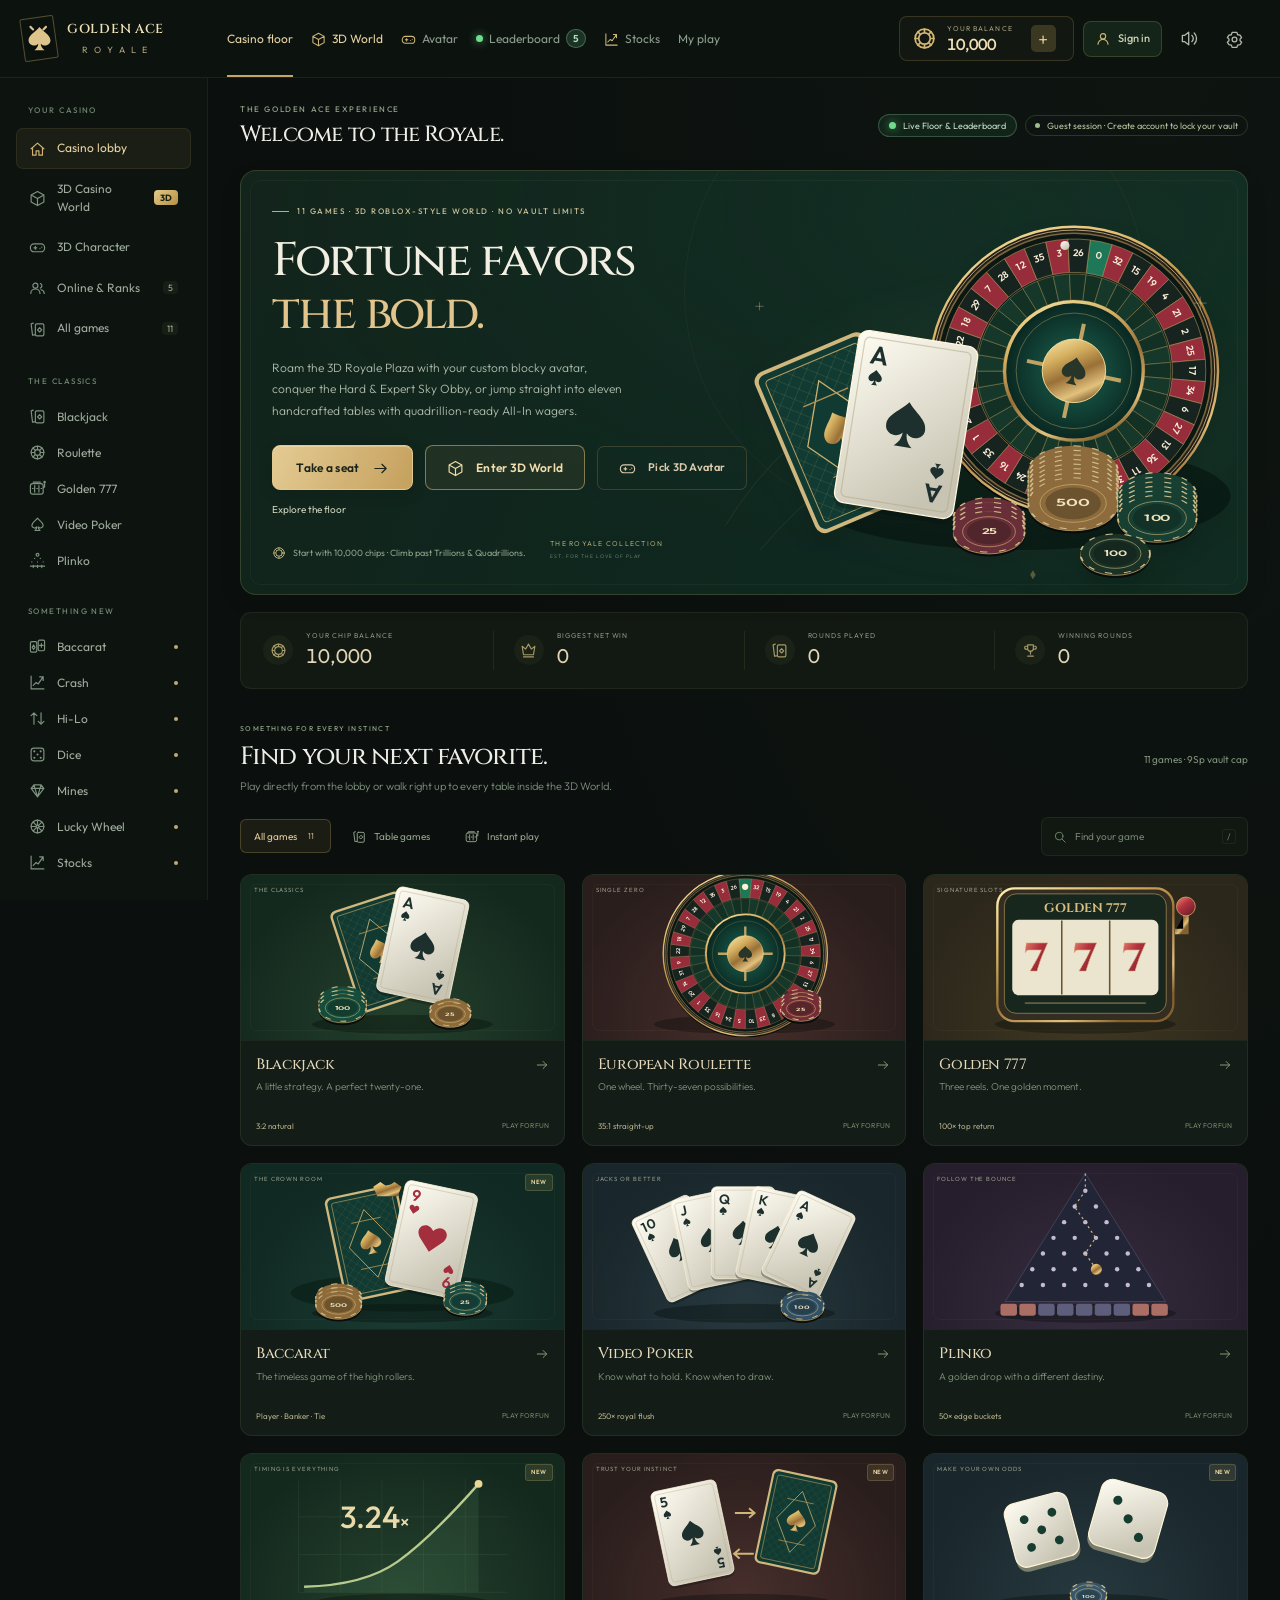
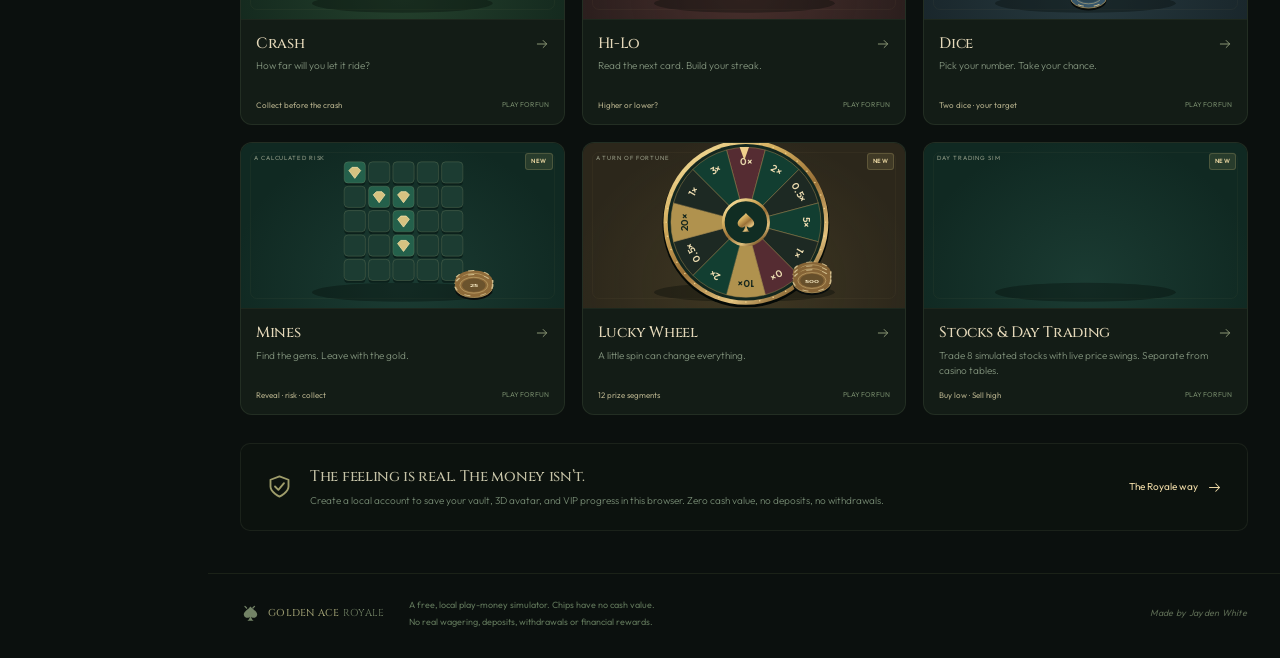
==== commit 8b0f7f75: "Fix leaderboard, broke/refill, avatar closet, add stocks day-trading tab - Leaderboard: add NPC floo" ====
--- a/index.html
+++ b/index.html
@@ -1,7 +1,7 @@
 <!DOCTYPE html>
 <html lang="en"><head><meta charset="UTF-8"><meta name="viewport" content="width=device-width, initial-scale=1.0"><meta name="theme-color" content="#0b100e"><meta name="description" content="Golden Ace Royale. Eleven custom casino games, walkable 3D Roblox-style casino world &amp; obby, live leaderboard, optional local accounts, and All-In wagering beyond quadrillions. Zero real-money gambling."><title>Golden Ace Royale — The Play-Money Casino &amp; 3D World</title><link rel="icon" href="assets/favicon.svg" type="image/svg+xml"><link rel="preload" href="assets/fonts/outfit.woff2" as="font" type="font/woff2" crossorigin><link rel="preload" href="assets/fonts/cinzel.woff2" as="font" type="font/woff2" crossorigin><link rel="stylesheet" href="styles.css"></head><body>
 <a class="skip-link" href="#main">Skip to casino floor</a>
-<header class="topbar"><button class="icon-btn mobile-menu" id="menuBtn" aria-label="Open game navigation" aria-expanded="false"><span data-icon="menu"></span></button><button class="brand" data-view="lobby" aria-label="Golden Ace Royale lobby"><span class="brand-suit" data-icon="logo"></span><span class="brand-name">GOLDEN ACE<em>R O Y A L E</em></span></button><nav class="topnav" aria-label="Main navigation"><button class="active" data-view="lobby">Casino floor</button><button class="world-nav-btn" data-view="world"><span data-icon="cube"></span> 3D World</button><button data-open="characterModal"><span data-icon="gamepad"></span> Avatar</button><button class="live-nav-btn" data-open="leaderboardModal"><i class="live-dot-pulse"></i> Leaderboard <b id="liveOnlineCount">1</b></button><button data-open="statsModal">My play</button></nav><div class="top-actions"><span class="play-money-label"><i></i> PLAY-MONEY ONLY</span><div class="wallet"><span class="wallet-icon" data-icon="chip"></span><div><span class="wallet-label">YOUR BALANCE</span><b id="balance" aria-live="polite">10,000</b></div><button class="wallet-plus" data-open="rewardsModal" aria-label="Complimentary chips &amp; daily bonus">+</button></div><button id="freeChipsBtn" class="btn sm hidden">+ Free chips</button><button id="accountBtn" class="account-pill" data-open="accountModal" aria-label="Player account" title="Sign in or manage your account"><span data-icon="user"></span><span id="accountBtnText">Sign in</span></button><button id="soundBtn" class="icon-btn" aria-label="Mute sound" title="Mute sound"><span data-icon="sound"></span></button><button id="settingsBtn" class="icon-btn" data-open="settingsModal" aria-label="Settings" title="Settings"><span data-icon="settings"></span></button></div></header>
+<header class="topbar"><button class="icon-btn mobile-menu" id="menuBtn" aria-label="Open game navigation" aria-expanded="false"><span data-icon="menu"></span></button><button class="brand" data-view="lobby" aria-label="Golden Ace Royale lobby"><span class="brand-suit" data-icon="logo"></span><span class="brand-name">GOLDEN ACE<em>R O Y A L E</em></span></button><nav class="topnav" aria-label="Main navigation"><button class="active" data-view="lobby">Casino floor</button><button class="world-nav-btn" data-view="world"><span data-icon="cube"></span> 3D World</button><button data-open="characterModal"><span data-icon="gamepad"></span> Avatar</button><button class="live-nav-btn" data-open="leaderboardModal"><i class="live-dot-pulse"></i> Leaderboard <b id="liveOnlineCount">1</b></button><button data-view="stocks"><span data-icon="chart"></span> Stocks</button><button data-open="statsModal">My play</button></nav><div class="top-actions"><span class="play-money-label"><i></i> PLAY-MONEY ONLY</span><div class="wallet"><span class="wallet-icon" data-icon="chip"></span><div><span class="wallet-label">YOUR BALANCE</span><b id="balance" aria-live="polite">10,000</b></div><button class="wallet-plus" data-open="rewardsModal" aria-label="Complimentary chips &amp; daily bonus">+</button></div><button id="freeChipsBtn" class="btn sm hidden">+ Free chips</button><button id="accountBtn" class="account-pill" data-open="accountModal" aria-label="Player account" title="Sign in or manage your account"><span data-icon="user"></span><span id="accountBtnText">Sign in</span></button><button id="soundBtn" class="icon-btn" aria-label="Mute sound" title="Mute sound"><span data-icon="sound"></span></button><button id="settingsBtn" class="icon-btn" data-open="settingsModal" aria-label="Settings" title="Settings"><span data-icon="settings"></span></button></div></header>
 <div class="nav-backdrop hidden" id="navBackdrop"></div><aside class="sidebar" id="sidebar" aria-label="Casino game navigation"><div class="sidebar-top"><span class="nav-label">YOUR CASINO</span><button class="side-link active" data-view="lobby"><span data-icon="lobby"></span><span>Casino lobby</span></button><button class="side-link world-side-link" data-view="world"><span data-icon="cube"></span><span>3D Casino World</span><small class="gold-pill">3D</small></button><button class="side-link" data-open="characterModal"><span data-icon="gamepad"></span><span>3D Character</span></button><button class="side-link" data-open="leaderboardModal"><span data-icon="users"></span><span>Online &amp; Ranks</span><small id="sidePlayerCount">1 live</small></button><button class="side-link" data-action="browse"><span data-icon="cards"></span><span>All games</span><small>11</small></button><button class="side-link mobile-record" data-open="statsModal"><span data-icon="stats"></span><span>My play</span></button></div><div class="sidebar-group"><span class="nav-label">THE CLASSICS</span><div id="classic-nav"></div></div><div class="sidebar-group"><span class="nav-label">SOMETHING NEW</span><div id="new-nav"></div></div><div class="sidebar-bottom"><button class="complimentary" data-open="rewardsModal"><span data-icon="gift"></span><span>On the house<small>Daily bonus &amp; free chips</small></span><span data-icon="arrow"></span></button><div class="sidebar-promise"><span data-icon="shield"></span><p>All the thrill.<br><b>None of the real-money risk.</b></p></div></div></aside>
 <main id="main" tabindex="-1"><div class="demo-banner hidden" id="demoBanner" role="status"><span data-icon="info"></span><span>Local demo: modified outcomes or rewards are enabled.</span><button id="demoDetails" class="text-btn">Details</button></div><div class="inplay-bar hidden" id="inplayBar"><span data-icon="clock"></span><span id="inplayText"></span><button class="text-btn" id="returnToRound">Return to game <span data-icon="arrow"></span></button></div>
 <section id="view-lobby" class="view active" aria-label="Casino lobby"><div class="lobby-heading"><div><div class="eyebrow">THE GOLDEN ACE EXPERIENCE</div><h2 id="lobbyWelcome">Welcome to the Royale.</h2></div><div class="lobby-pills"><button type="button" class="local-label live-floor-chip" data-open="leaderboardModal"><i class="live-dot-pulse"></i> <span>Live Floor &amp; Leaderboard</span></button><button type="button" class="local-label local-account-chip" data-open="accountModal"><span class="status-dot"></span> <span id="lobbyAccountStatus">Guest session · Create account to lock your vault</span></button></div></div><div class="hero"><div class="hero-copy"><div class="hero-kicker"><span></span> 11 GAMES · 3D ROBLOX-STYLE WORLD · NO VAULT LIMITS</div><h1>Fortune favors<br><em>the bold.</em></h1><p>Roam the 3D Royale Plaza with your custom blocky avatar, conquer the Hard &amp; Expert Sky Obby, or jump straight into eleven handcrafted tables with quadrillion-ready All-In wagers.</p><div class="hero-cta"><button class="btn" data-view="blackjack">Take a seat <span data-icon="arrow"></span></button><button class="btn ghost world-hero-btn" data-view="world"><span data-icon="cube"></span> Enter 3D World</button><button class="btn ghost sm" data-open="characterModal"><span data-icon="gamepad"></span> Pick 3D Avatar</button><button class="hero-browse text-btn" data-action="browse">Explore the floor</button></div><div class="hero-foot"><div class="hero-note"><span data-icon="chip"></span> Start with 10,000 chips · Climb past Trillions &amp; Quadrillions.</div><span class="hero-edition">THE ROYALE COLLECTION <span>EST. FOR THE LOVE OF PLAY</span></span></div></div><div class="hero-art" id="hero-art"></div></div><div class="stats"><div class="stat"><span class="stat-icon" data-icon="chip"></span><div><span>YOUR CHIP BALANCE</span><b id="statBal">10,000</b></div></div><div class="stat"><span class="stat-icon" data-icon="crown"></span><div><span>BIGGEST NET WIN</span><b id="statWin">0</b></div></div><div class="stat"><span class="stat-icon" data-icon="cards"></span><div><span>ROUNDS PLAYED</span><b id="statPlays">0</b></div></div><div class="stat"><span class="stat-icon" data-icon="trophy"></span><div><span id="statVipLabel">WINNING ROUNDS</span><b id="statWins">0</b></div></div><button class="text-btn session-link" data-open="statsModal">Your record <span data-icon="arrow"></span></button></div>
@@ -286,6 +286,42 @@
 <section id="view-wheel" class="view" aria-label="Lucky Wheel">
 <div class="gamebar"><button class="btn ghost sm" data-view="lobby" data-back-nav><span data-icon="back"></span> Lobby</button><h2>Lucky Wheel<span class="sub">Twelve weighted prize segments (~96.75% RTP) · the pointer decides the prize</span></h2><button class="text-btn rules-trigger" data-rules="wheel"><span data-icon="info"></span> How to play</button></div>
 <div class="game-layout"><div class="stage lucky-stage"><div class="stage-label"><span data-icon="crown"></span> A TURN OF FORTUNE</div><div class="prize-stage" role="img" aria-label="Lucky Wheel with twelve prize segments"><div class="rl-pointer"></div><div id="lw-wheel"></div></div><div class="round-message" id="lw-result" role="status" aria-live="polite">Every spin has a story. Here comes yours.</div><div class="small muted">Segment values are total returns × your stake.</div></div><aside class="panel bet-panel"><span class="eyebrow">GIVE FORTUNE A TURN</span><h3>Round we go.</h3><p class="panel-caption">Choose your stake, spin the wheel, and see where the gold lands.</p><div class="bet-module" id="lw-bet-module"><label for="lw-stake" class="field-label">YOUR STAKE <span>CHIPS</span></label><div class="stake-field"><span data-icon="chip"></span><input id="lw-stake" type="text" inputmode="decimal" value="25" aria-label="Stake in play-money chips"><button type="button" data-adjust="half" aria-label="Halve stake">½</button><button type="button" data-adjust="double" aria-label="Double stake">2×</button><button type="button" data-adjust="max" class="max-inline" aria-label="Bet full balance">MAX</button></div><div class="quick-stakes"><button type="button" data-stake="10">10</button><button type="button" data-stake="25" class="selected">25</button><button type="button" data-stake="100">100</button><button type="button" data-stake="500">500</button><button type="button" data-pct="0.5">50%</button><button type="button" data-allin="true" class="allin-btn">ALL IN</button></div></div><button class="btn full" id="lw-start">Spin the wheel <span data-icon="arrow"></span></button><div class="wheel-prizes"><div><b>20×</b><span>TOP RETURN</span></div><div><b>96.75%</b><span>HOUSE RTP</span></div></div><p class="small muted">Weighted segments keep every stake size fair (~96.75% RTP). A 0× segment loses the stake; 0.5× returns half.</p></aside></div>
+</section>
+
+<!-- ══════════ STOCKS & DAY TRADING ══════════ -->
+<section id="view-stocks" class="view" aria-label="Stocks & Day Trading">
+  <div class="gamebar">
+    <button class="btn ghost sm" data-view="lobby" data-back-nav><span data-icon="back"></span> Lobby</button>
+    <h2>Stocks &amp; Day Trading<span class="sub">Buy and sell 8 simulated stocks with live price swings · Play-money only</span></h2>
+    <button class="text-btn rules-trigger" data-rules="stocks"><span data-icon="info"></span> How to trade</button>
+  </div>
+  <div class="game-layout">
+    <div class="table-column">
+      <div class="panel" style="min-height:520px">
+        <span class="eyebrow">LIVE STOCK MARKET</span>
+        <h3>Tradeable Stocks</h3>
+        <div class="small muted" style="margin-bottom:12px">Prices tick in real time. Buy low, sell high, build your portfolio.</div>
+        <div id="stocksList" style="max-height:420px;overflow:auto;border:1px solid #74825c26;border-radius:8px;background:#0c160e;padding:10px"></div>
+        <p class="small muted" style="margin-top:10px">Use the Buy/Sell buttons on each row. Shares and prices persist with your vault.</p>
+      </div>
+    </div>
+    <aside class="panel bet-panel">
+      <span class="eyebrow">YOUR TRADING DESK</span>
+      <h3>Portfolio &amp; Orders</h3>
+      <div id="stocksPortfolio"></div>
+      <div class="bet-module" style="margin-top:20px">
+        <label for="stocksSymbol" class="field-label">QUICK TRADE SYMBOL</label>
+        <select id="stocksSymbol" style="width:100%;margin-bottom:8px"></select>
+        <label for="stocksShares" class="field-label">SHARES</label>
+        <input id="stocksShares" type="number" min="1" value="1" style="width:100%;margin-bottom:10px">
+        <div style="display:flex;gap:8px">
+          <button class="btn full" id="stocksQuickBuy">Buy Shares</button>
+          <button class="btn ghost full" id="stocksQuickSell">Sell Shares</button>
+        </div>
+      </div>
+      <p class="small muted">All trading is play-money simulation. No real cash value.</p>
+    </aside>
+  </div>
 </section>
 
 <!-- ══════════ EXECUTIVE PIT BOSS & OUTCOME DECK (ADMIN) ══════════ -->
--- a/styles.css
+++ b/styles.css
@@ -293,6 +293,8 @@
 .lb-list{display:flex;flex-direction:column;gap:8px;max-height:360px;overflow:auto;padding-right:2px}
 .lb-row{display:grid;grid-template-columns:34px 30px minmax(0,1fr) auto;align-items:center;gap:10px;padding:10px 12px;border-radius:9px;background:#0d1911;border:1px solid #8ea05d2e}
 .lb-row.is-me,.lb-row.is-you{border-color:#e2c78288;background:linear-gradient(135deg,#1a2d1f,#101d14)}
+.lb-row.lb-npc{opacity:0.85;border-color:#5c6b5c40;background:#0e1911}
+.lb-row.lb-npc .lb-meta small{color:#6d7d63}
 .lb-row.rank-1 .lb-rank{color:#f6de9b}
 .lb-rank{font:600 12px/1 Cinzel,serif;color:#d6be7d}
 .lb-avatar,.lb-avatar-dot{display:block;width:28px;height:28px;border-radius:7px;border:2px solid #ffffff38}
@@ -337,4 +339,30 @@
   .lb-avatar,.lb-avatar-dot{display:none}
 }
 
-
+/* ─── Stocks & Day Trading UI ─── */
+.stocks-header{display:flex;gap:14px;flex-wrap:wrap;margin-bottom:16px;padding:14px;background:#142419;border:1px solid #b8a05d4f;border-radius:9px}
+.stocks-header>div{display:flex;flex-direction:column;gap:2px;min-width:110px}
+.stocks-header>div b{font-size:7px;letter-spacing:.12em;color:#8ea180;text-transform:uppercase}
+.stocks-header>div span{font-size:15px;font-weight:600;color:#e8dab3;font-variant-numeric:tabular-nums}
+.stocks-table{border:1px solid #74825c26;border-radius:9px;background:#0c160e;overflow:hidden;margin-bottom:14px}
+.stocks-table-head{display:grid;grid-template-columns:60px 140px 80px 110px 70px 100px auto;gap:8px;padding:10px 12px;border-bottom:1px solid #9caa622d;background:#122218;color:#8ea180;font-size:8px;font-weight:600;letter-spacing:.1em;text-transform:uppercase}
+.stocks-table-row{display:grid;grid-template-columns:60px 140px 80px 110px 70px 100px auto;gap:8px;padding:8px 12px;border-bottom:1px solid #3a4a3333;align-items:center;font-size:11px;color:#d4d8c5;transition:background .15s}
+.stocks-table-row:hover{background:#162a1f}
+.stocks-table-row.stock-owned{background:#1a2e24;border-left:3px solid #9fcbaf}
+.stocks-table-row b{font-weight:600;color:#e8dab3}
+.stock-up{color:#9fcbaf}
+.stock-down{color:#e08a8b}
+.stock-flat{color:#8ea180}
+.stocks-actions{display:flex;gap:6px;justify:center}
+.stocks-actions .btn.sm{min-height:30px;padding:4px 8px;font-size:10px}
+.stocks-portfolio{border:1px solid #74825c26;border-radius:9px;background:#0c160e;padding:14px}
+.stocks-portfolio h4{font-size:12px;color:#e8dab3;margin:0 0 10px;font-weight:600}
+.stock-pos{display:flex;flex-direction:column;gap:4px;padding:10px;border-radius:7px;background:#122218;border:1px solid #3a4a3333;margin-bottom:8px}
+.stock-pos b{color:#e8dab3}
+.stock-pos small{color:#8ea180;font-size:9px}
+@media(max-width:760px){
+  .stocks-table-head{grid-template-columns:50px 100px 70px 90px 60px 80px auto;font-size:7px;padding:8px 6px}
+  .stocks-table-row{grid-template-columns:50px 100px 70px 90px 60px 80px auto;font-size:10px;padding:6px}
+  .stocks-header{flex-direction:column;gap:8px}
+  .stocks-header>div{min-width:auto}
+}
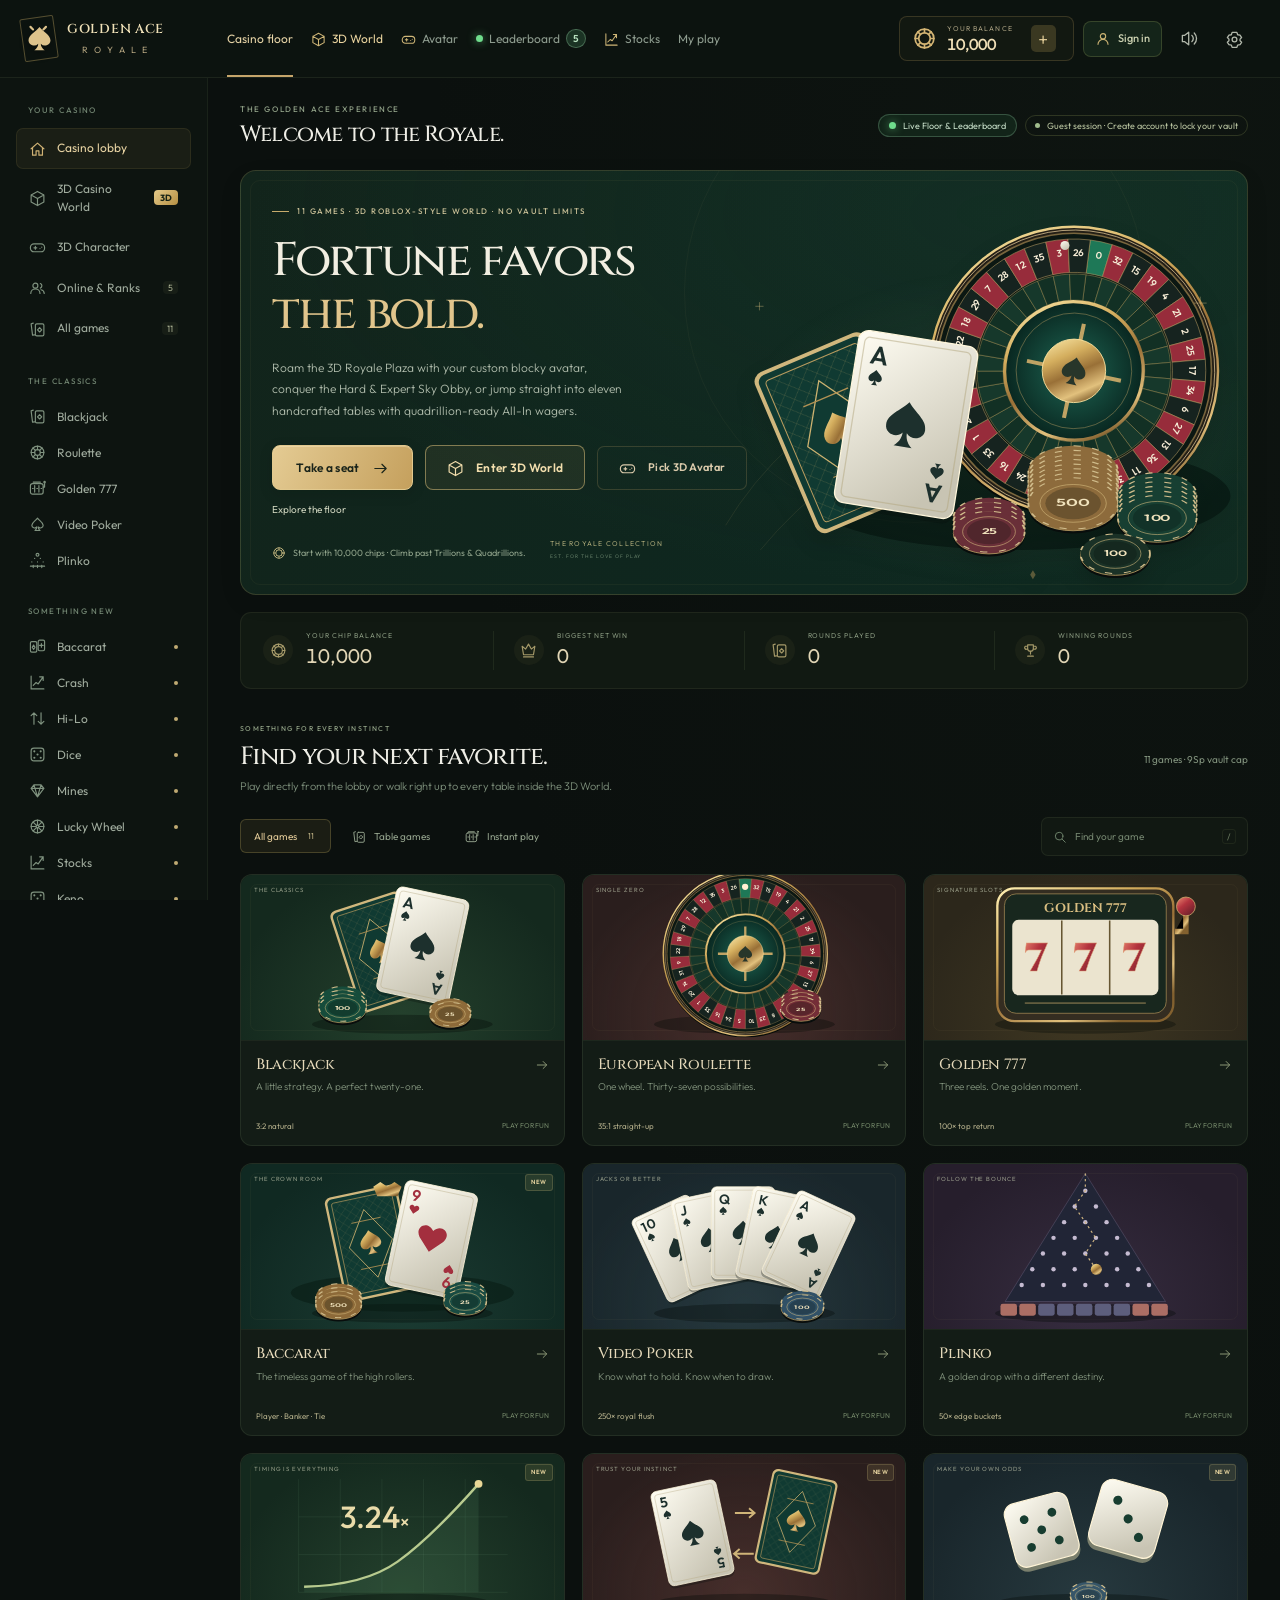
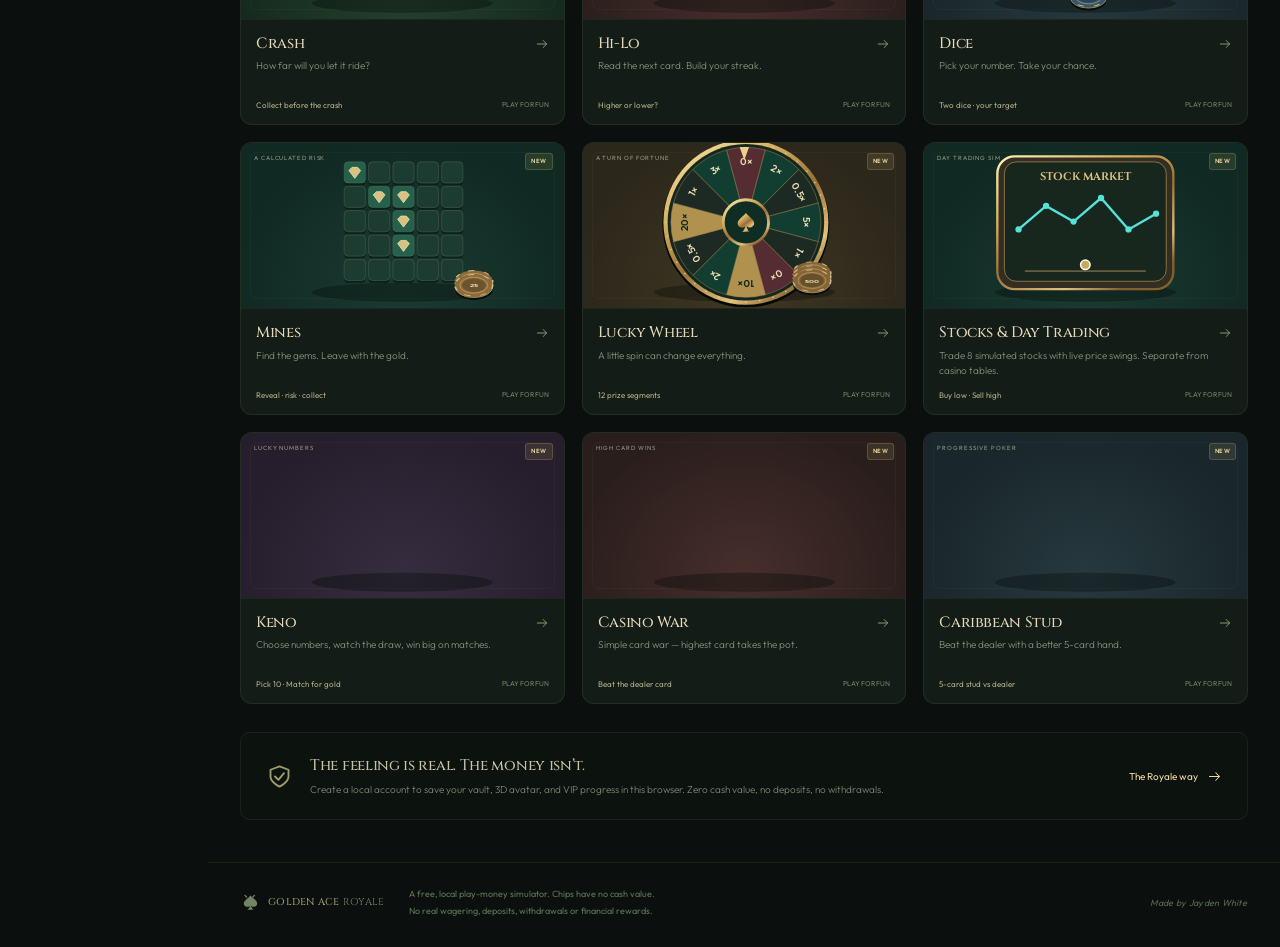
==== commit 5f057c9c: "Fix 3D world roundRect, add Keno/War/Caribbean Stud games, fix stocks sell button - Fix ctx.roundRec" ====
--- a/index.html
+++ b/index.html
@@ -286,6 +286,148 @@
 <section id="view-wheel" class="view" aria-label="Lucky Wheel">
 <div class="gamebar"><button class="btn ghost sm" data-view="lobby" data-back-nav><span data-icon="back"></span> Lobby</button><h2>Lucky Wheel<span class="sub">Twelve weighted prize segments (~96.75% RTP) · the pointer decides the prize</span></h2><button class="text-btn rules-trigger" data-rules="wheel"><span data-icon="info"></span> How to play</button></div>
 <div class="game-layout"><div class="stage lucky-stage"><div class="stage-label"><span data-icon="crown"></span> A TURN OF FORTUNE</div><div class="prize-stage" role="img" aria-label="Lucky Wheel with twelve prize segments"><div class="rl-pointer"></div><div id="lw-wheel"></div></div><div class="round-message" id="lw-result" role="status" aria-live="polite">Every spin has a story. Here comes yours.</div><div class="small muted">Segment values are total returns × your stake.</div></div><aside class="panel bet-panel"><span class="eyebrow">GIVE FORTUNE A TURN</span><h3>Round we go.</h3><p class="panel-caption">Choose your stake, spin the wheel, and see where the gold lands.</p><div class="bet-module" id="lw-bet-module"><label for="lw-stake" class="field-label">YOUR STAKE <span>CHIPS</span></label><div class="stake-field"><span data-icon="chip"></span><input id="lw-stake" type="text" inputmode="decimal" value="25" aria-label="Stake in play-money chips"><button type="button" data-adjust="half" aria-label="Halve stake">½</button><button type="button" data-adjust="double" aria-label="Double stake">2×</button><button type="button" data-adjust="max" class="max-inline" aria-label="Bet full balance">MAX</button></div><div class="quick-stakes"><button type="button" data-stake="10">10</button><button type="button" data-stake="25" class="selected">25</button><button type="button" data-stake="100">100</button><button type="button" data-stake="500">500</button><button type="button" data-pct="0.5">50%</button><button type="button" data-allin="true" class="allin-btn">ALL IN</button></div></div><button class="btn full" id="lw-start">Spin the wheel <span data-icon="arrow"></span></button><div class="wheel-prizes"><div><b>20×</b><span>TOP RETURN</span></div><div><b>96.75%</b><span>HOUSE RTP</span></div></div><p class="small muted">Weighted segments keep every stake size fair (~96.75% RTP). A 0× segment loses the stake; 0.5× returns half.</p></aside></div>
+</section>
+
+<!-- ══════════ KENO ══════════ -->
+<section id="view-keno" class="view" aria-label="Keno">
+  <div class="gamebar">
+    <button class="btn ghost sm" data-view="lobby" data-back-nav><span data-icon="back"></span> Lobby</button>
+    <h2>Keno<span class="sub">Pick lucky numbers · 20 drawn · Match for gold</span></h2>
+    <button class="text-btn rules-trigger" data-rules="keno"><span data-icon="info"></span> How to play</button>
+  </div>
+  <div class="game-layout">
+    <div class="table-column">
+      <div class="panel" style="min-height:520px">
+        <span class="eyebrow">LUCKY NUMBER DRAW</span>
+        <h3>Pick Your Numbers</h3>
+        <div id="keno-picks" style="display:grid;grid-template-columns:repeat(10,1fr);gap:6px;margin:10px 0"></div>
+        <div style="margin:10px 0"><span id="keno-pick-count" style="font-size:11px;color:#8ea180">0 numbers picked</span></div>
+        <div class="bet-module" id="keno-bet-module">
+          <label for="keno-stake" class="field-label">YOUR STAKE <span>CHIPS</span></label>
+          <div class="stake-field"><span data-icon="chip"></span><input id="keno-stake" type="text" inputmode="decimal" value="25" aria-label="Stake in play-money chips"><button type="button" data-adjust="max" class="max-inline" aria-label="Bet full balance">MAX</button></div>
+          <div class="chip-rack" id="keno-chips"><button class="chip c10 sel" data-v="10">10</button><button class="chip c25" data-v="25">25</button><button class="chip c100" data-v="100">100</button><button class="chip c500" data-v="500">500</button><button class="chip c1k" data-v="1000">1K</button></div>
+          <div class="classic-bet-tools" id="keno-tools"><label class="sr-only" for="keno-stake-input">Keno custom bet</label><input id="keno-stake-input" class="classic-stake-input" type="text" inputmode="decimal" placeholder="Custom bet"><button type="button" class="mini-bet-btn allin-pill" id="keno-allin" title="Put in all your chips">ALL IN</button></div>
+          <div class="betshow">BET <b id="keno-bet">25</b></div>
+        </div>
+        <button class="btn full" id="keno-draw">Draw Numbers <span data-icon="arrow"></span></button>
+        <div id="keno-result" class="round-message" role="status" aria-live="polite">Pick your numbers and draw.</div>
+      </div>
+    </div>
+    <aside class="panel bet-panel">
+      <span class="eyebrow">KENO PAYTABLE</span>
+      <h3>Picks &amp; Payouts</h3>
+      <div class="payrow"><span>10/10 matches</span><b>1000×</b></div>
+      <div class="payrow"><span>9/10 matches</span><b>100×</b></div>
+      <div class="payrow"><span>8/10 matches</span><b>25×</b></div>
+      <div class="payrow"><span>7/10 matches</span><b>6×</b></div>
+      <div class="payrow"><span>6/10 matches</span><b>3×</b></div>
+      <div class="payrow"><span>5/10 matches</span><b>1×</b></div>
+      <p class="small muted">Payouts scale with how many numbers you pick. More picks = higher potential.</p>
+    </aside>
+  </div>
+</section>
+
+<!-- ══════════ CASINO WAR ══════════ -->
+<section id="view-war" class="view" aria-label="Casino War">
+  <div class="gamebar">
+    <button class="btn ghost sm" data-view="lobby" data-back-nav><span data-icon="back"></span> Lobby</button>
+    <h2>Casino War<span class="sub">Highest card wins · Ace is high · Tie = Go to War</span></h2>
+    <button class="text-btn rules-trigger" data-rules="war"><span data-icon="info"></span> How to play</button>
+  </div>
+  <div class="game-layout">
+    <div class="table-column">
+      <div class="felt war-stage">
+        <div class="hand-label">Dealer <span class="hval" id="war-dealer-val">–</span></div>
+        <div class="cards" id="war-dealer"></div>
+        <div class="felt-text">HIGH CARD WINS · ACE IS HIGH</div>
+        <div role="status" aria-live="polite" class="bj-msg" id="war-msg">Place your bet to begin</div>
+        <div class="cards" id="war-player"></div>
+        <div class="hand-label">You <span class="hval" id="war-player-val">–</span></div>
+      </div>
+      <div class="controls">
+        <div class="chip-rack" id="war-chips">
+          <button class="chip c10" data-v="10">10</button>
+          <button class="chip c25 sel" data-v="25">25</button>
+          <button class="chip c100" data-v="100">100</button>
+          <button class="chip c500" data-v="500">500</button>
+          <button class="chip c1k" data-v="1000">1K</button>
+          <button class="chip c10k" data-v="10000">10K</button>
+        </div>
+        <div class="classic-bet-tools" id="war-tools">
+          <label class="sr-only" for="war-stake-input">War custom bet</label>
+          <input id="war-stake-input" class="classic-stake-input" type="text" inputmode="decimal" placeholder="Custom bet">
+          <button type="button" class="mini-bet-btn allin-pill" id="war-allin" title="Put in all your chips">ALL IN</button>
+        </div>
+        <div class="betshow">BET <b id="war-bet">0</b></div>
+        <button class="btn" id="war-deal">Deal</button>
+        <button class="btn ghost" id="war-go-to-war" disabled>Go to War</button>
+      </div>
+    </div>
+    <aside class="panel bet-panel">
+      <span class="eyebrow">SIMPLE CARD WAR</span>
+      <h3>Beat the Dealer</h3>
+      <p class="panel-caption">Highest card wins. On a tie, go to War for double the stakes.</p>
+      <div class="info-pair"><span>Your card</span><b id="war-your-card">–</b></div>
+      <div class="info-pair"><span>Dealer card</span><b id="war-dealer-card">–</b></div>
+      <p class="small muted">Ace is high. Suits don't matter. War doubles your stake for a showdown.</p>
+    </aside>
+  </div>
+</section>
+
+<!-- ══════════ CARIBBEAN STUD ══════════ -->
+<section id="view-caribbean" class="view" aria-label="Caribbean Stud Poker">
+  <div class="gamebar">
+    <button class="btn ghost sm" data-view="lobby" data-back-nav><span data-icon="back"></span> Lobby</button>
+    <h2>Caribbean Stud<span class="sub">5-card stud vs dealer · Ace-King qualifies</span></h2>
+    <button class="text-btn rules-trigger" data-rules="caribbean"><span data-icon="info"></span> How to play</button>
+  </div>
+  <div class="game-layout">
+    <div class="table-column">
+      <div class="felt baccarat-table">
+        <div class="table-watermark"><span data-icon="crown"></span><span>CARIBBEAN STUD</span></div>
+        <div class="baccarat-hands">
+          <div><div class="hand-label">Dealer <span class="hval" id="cs-dealer-val">–</span></div><div class="cards" id="cs-dealer"></div></div>
+          <div class="baccarat-vs">VS</div>
+          <div><div class="hand-label">You <span class="hval" id="cs-player-val">–</span></div><div class="cards" id="cs-player"></div></div>
+        </div>
+        <div class="round-message" id="cs-result" role="status" aria-live="polite">Place your ante to begin.</div>
+        <div class="felt-text">DEALER QUALIFIES WITH ACE-KING OR BETTER</div>
+      </div>
+      <div class="controls">
+        <div class="chip-rack" id="cs-chips">
+          <button class="chip c10" data-v="10">10</button>
+          <button class="chip c25 sel" data-v="25">25</button>
+          <button class="chip c100" data-v="100">100</button>
+          <button class="chip c500" data-v="500">500</button>
+          <button class="chip c1k" data-v="1000">1K</button>
+          <button class="chip c10k" data-v="10000">10K</button>
+        </div>
+        <div class="classic-bet-tools" id="cs-tools">
+          <label class="sr-only" for="cs-stake-input">Caribbean Stud custom bet</label>
+          <input id="cs-stake-input" class="classic-stake-input" type="text" inputmode="decimal" placeholder="Custom bet">
+          <button type="button" class="mini-bet-btn allin-pill" id="cs-allin" title="Put in all your chips">ALL IN</button>
+        </div>
+        <div class="betshow">ANTE <b id="cs-bet">0</b></div>
+        <button class="btn" id="cs-deal">Deal</button>
+        <button class="btn green" id="cs-raise" disabled>Raise (2×)</button>
+        <button class="btn ghost" id="cs-fold" disabled>Fold</button>
+      </div>
+    </div>
+    <aside class="panel bet-panel">
+      <span class="eyebrow">PROGRESSIVE POKER</span>
+      <h3>Beat the Dealer</h3>
+      <p class="panel-caption">5-card stud poker. Dealer needs Ace-King or better to qualify.</p>
+      <div class="payrow"><span>Royal Flush</span><b>100×</b></div>
+      <div class="payrow"><span>Straight Flush</span><b>50×</b></div>
+      <div class="payrow"><span>Four of a Kind</span><b>20×</b></div>
+      <div class="payrow"><span>Full House</span><b>7×</b></div>
+      <div class="payrow"><span>Flush</span><b>5×</b></div>
+      <div class="payrow"><span>Straight</span><b>4×</b></div>
+      <div class="payrow"><span>Three of a Kind</span><b>3×</b></div>
+      <div class="payrow"><span>Two Pair</span><b>2×</b></div>
+      <p class="small muted">Raise pays according to paytable. Ante pays even money if dealer doesn't qualify.</p>
+    </aside>
+  </div>
 </section>
 
 <!-- ══════════ STOCKS & DAY TRADING ══════════ -->
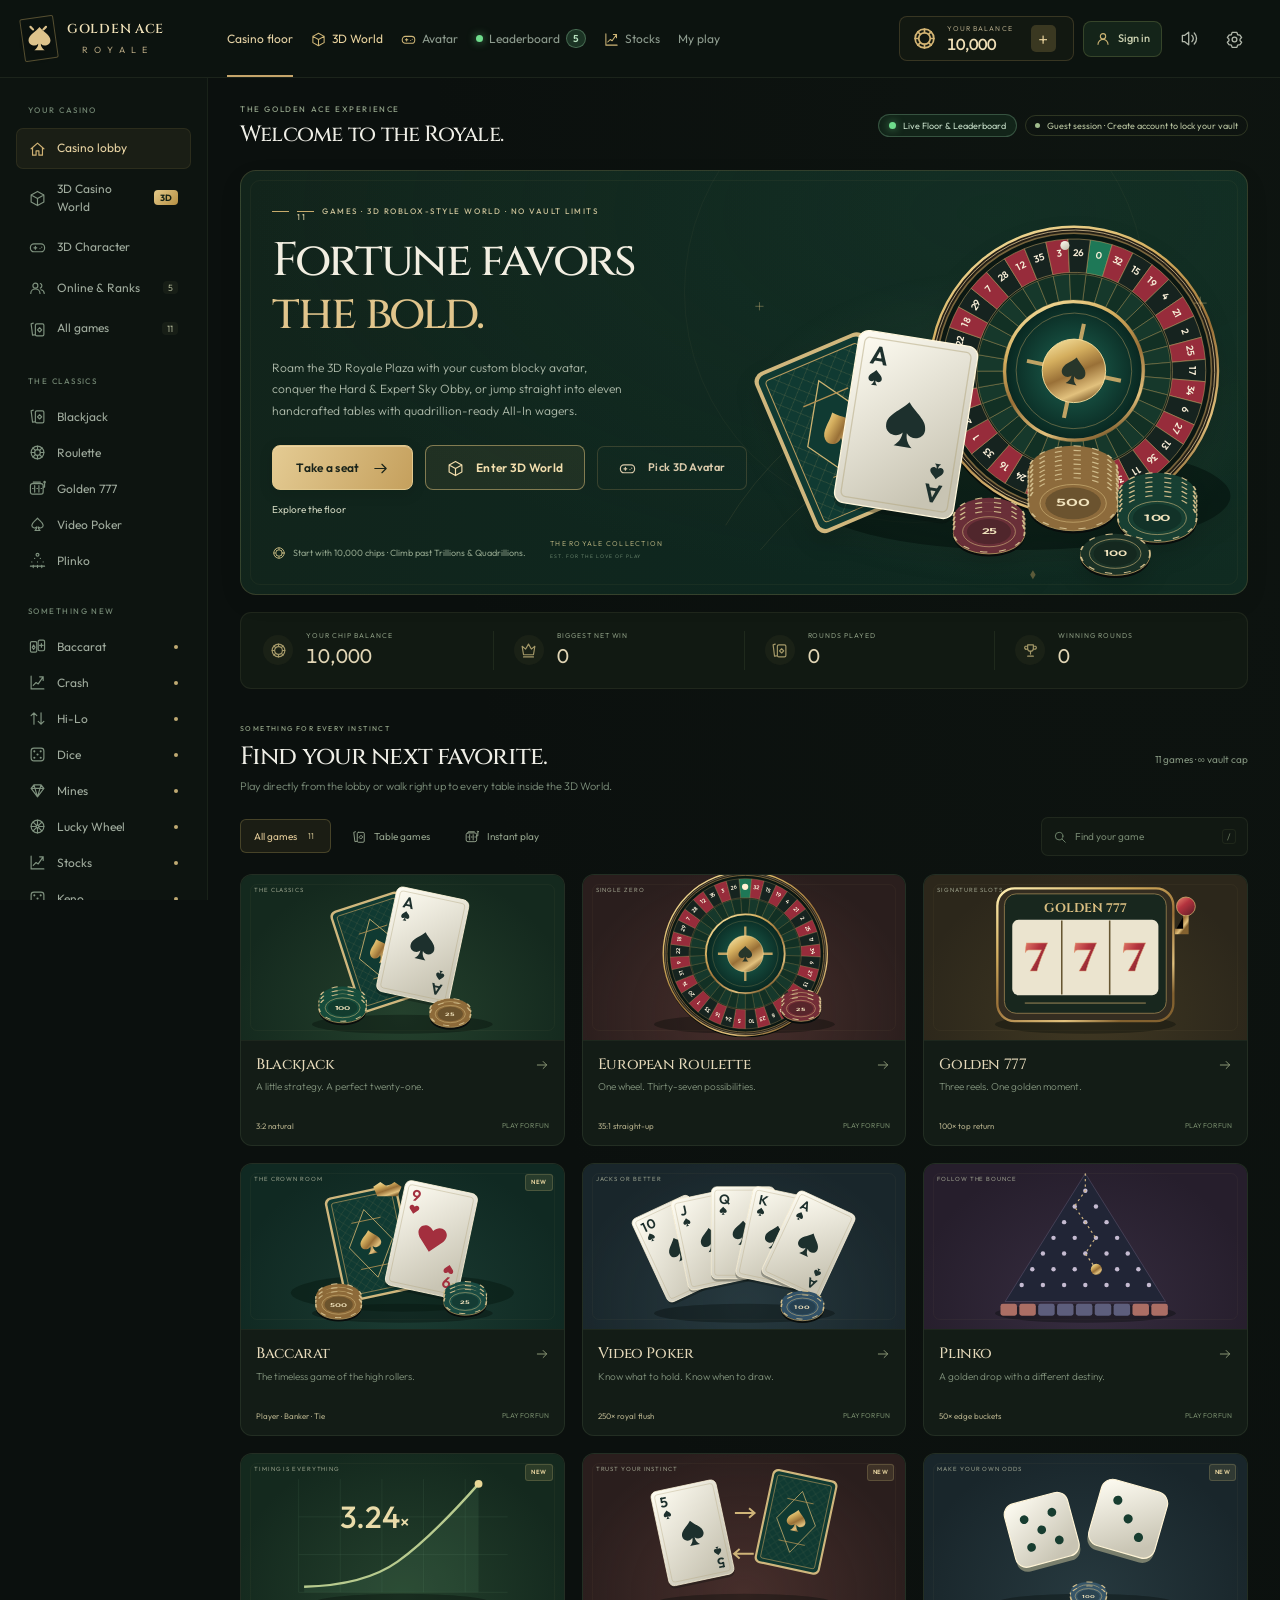
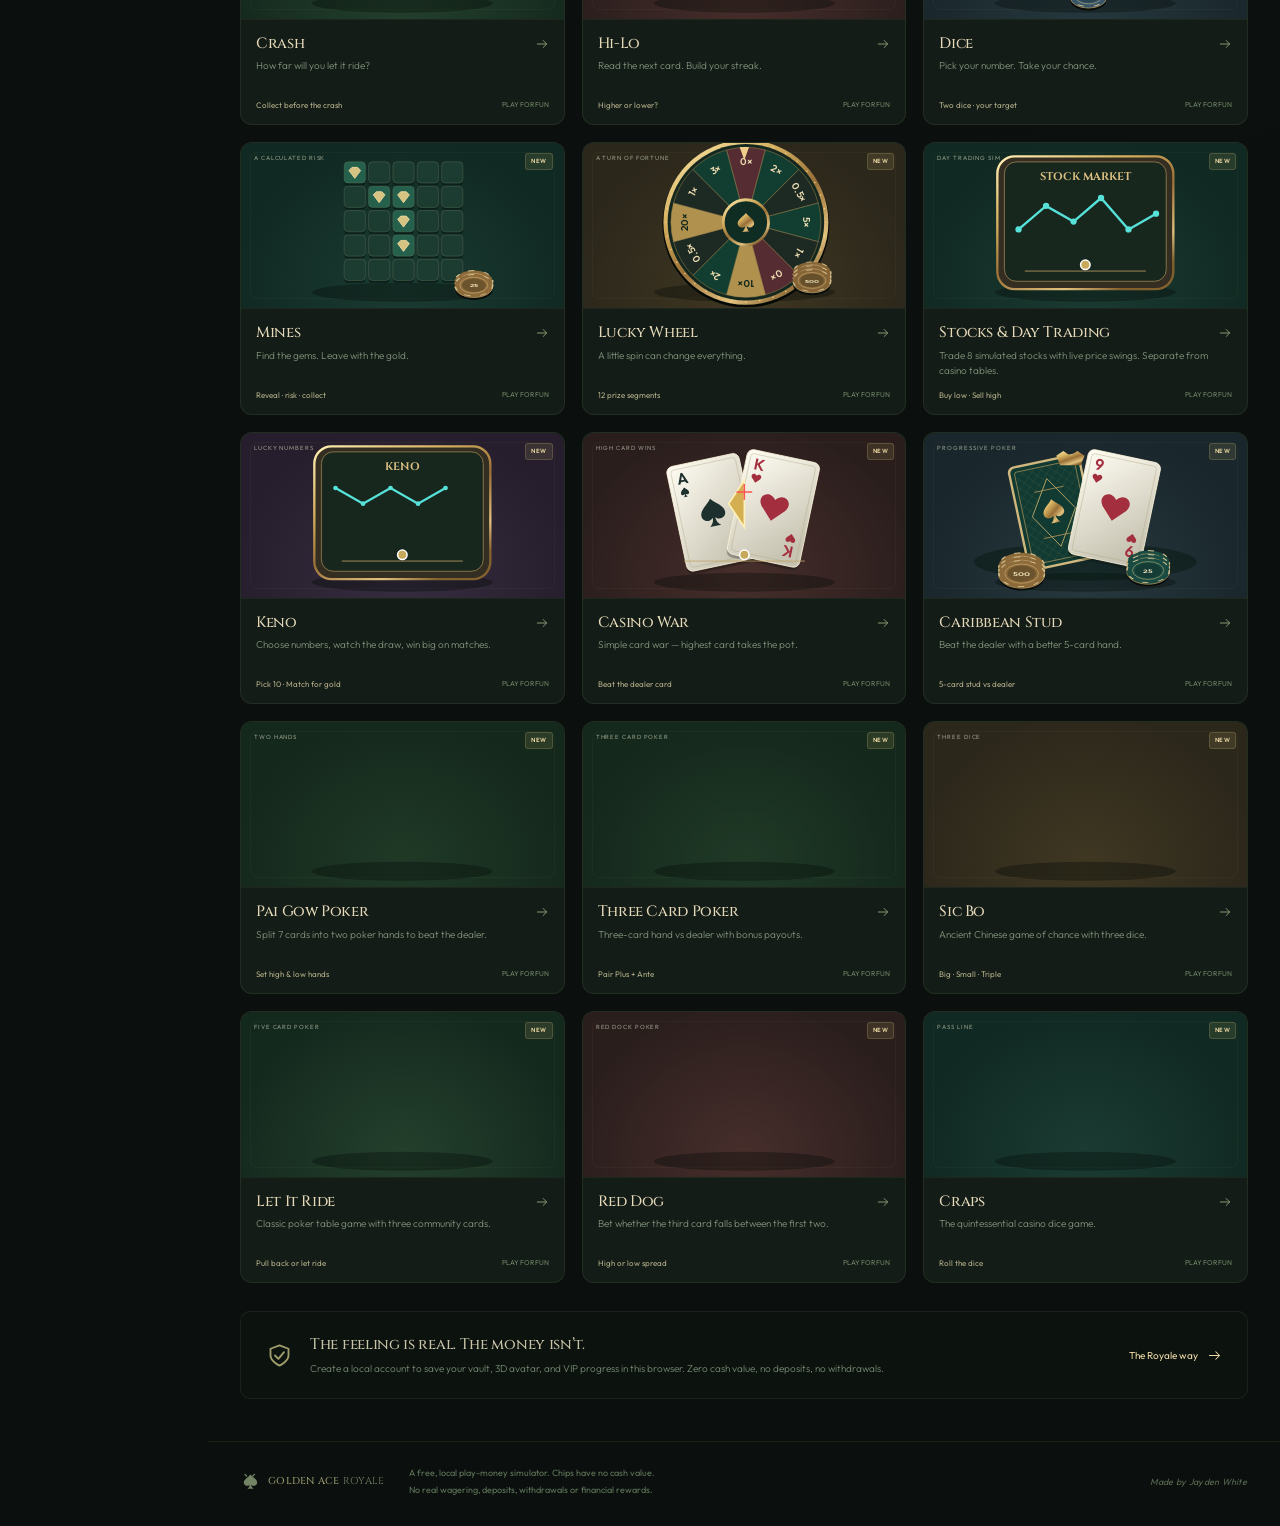
==== commit 09a93459: "Major feature expansion: stocks, casino games, 3D world, admin panel - Infinite money cap: all caps " ====
--- a/index.html
+++ b/index.html
@@ -2,10 +2,10 @@
 <html lang="en"><head><meta charset="UTF-8"><meta name="viewport" content="width=device-width, initial-scale=1.0"><meta name="theme-color" content="#0b100e"><meta name="description" content="Golden Ace Royale. Eleven custom casino games, walkable 3D Roblox-style casino world &amp; obby, live leaderboard, optional local accounts, and All-In wagering beyond quadrillions. Zero real-money gambling."><title>Golden Ace Royale — The Play-Money Casino &amp; 3D World</title><link rel="icon" href="assets/favicon.svg" type="image/svg+xml"><link rel="preload" href="assets/fonts/outfit.woff2" as="font" type="font/woff2" crossorigin><link rel="preload" href="assets/fonts/cinzel.woff2" as="font" type="font/woff2" crossorigin><link rel="stylesheet" href="styles.css"></head><body>
 <a class="skip-link" href="#main">Skip to casino floor</a>
 <header class="topbar"><button class="icon-btn mobile-menu" id="menuBtn" aria-label="Open game navigation" aria-expanded="false"><span data-icon="menu"></span></button><button class="brand" data-view="lobby" aria-label="Golden Ace Royale lobby"><span class="brand-suit" data-icon="logo"></span><span class="brand-name">GOLDEN ACE<em>R O Y A L E</em></span></button><nav class="topnav" aria-label="Main navigation"><button class="active" data-view="lobby">Casino floor</button><button class="world-nav-btn" data-view="world"><span data-icon="cube"></span> 3D World</button><button data-open="characterModal"><span data-icon="gamepad"></span> Avatar</button><button class="live-nav-btn" data-open="leaderboardModal"><i class="live-dot-pulse"></i> Leaderboard <b id="liveOnlineCount">1</b></button><button data-view="stocks"><span data-icon="chart"></span> Stocks</button><button data-open="statsModal">My play</button></nav><div class="top-actions"><span class="play-money-label"><i></i> PLAY-MONEY ONLY</span><div class="wallet"><span class="wallet-icon" data-icon="chip"></span><div><span class="wallet-label">YOUR BALANCE</span><b id="balance" aria-live="polite">10,000</b></div><button class="wallet-plus" data-open="rewardsModal" aria-label="Complimentary chips &amp; daily bonus">+</button></div><button id="freeChipsBtn" class="btn sm hidden">+ Free chips</button><button id="accountBtn" class="account-pill" data-open="accountModal" aria-label="Player account" title="Sign in or manage your account"><span data-icon="user"></span><span id="accountBtnText">Sign in</span></button><button id="soundBtn" class="icon-btn" aria-label="Mute sound" title="Mute sound"><span data-icon="sound"></span></button><button id="settingsBtn" class="icon-btn" data-open="settingsModal" aria-label="Settings" title="Settings"><span data-icon="settings"></span></button></div></header>
-<div class="nav-backdrop hidden" id="navBackdrop"></div><aside class="sidebar" id="sidebar" aria-label="Casino game navigation"><div class="sidebar-top"><span class="nav-label">YOUR CASINO</span><button class="side-link active" data-view="lobby"><span data-icon="lobby"></span><span>Casino lobby</span></button><button class="side-link world-side-link" data-view="world"><span data-icon="cube"></span><span>3D Casino World</span><small class="gold-pill">3D</small></button><button class="side-link" data-open="characterModal"><span data-icon="gamepad"></span><span>3D Character</span></button><button class="side-link" data-open="leaderboardModal"><span data-icon="users"></span><span>Online &amp; Ranks</span><small id="sidePlayerCount">1 live</small></button><button class="side-link" data-action="browse"><span data-icon="cards"></span><span>All games</span><small>11</small></button><button class="side-link mobile-record" data-open="statsModal"><span data-icon="stats"></span><span>My play</span></button></div><div class="sidebar-group"><span class="nav-label">THE CLASSICS</span><div id="classic-nav"></div></div><div class="sidebar-group"><span class="nav-label">SOMETHING NEW</span><div id="new-nav"></div></div><div class="sidebar-bottom"><button class="complimentary" data-open="rewardsModal"><span data-icon="gift"></span><span>On the house<small>Daily bonus &amp; free chips</small></span><span data-icon="arrow"></span></button><div class="sidebar-promise"><span data-icon="shield"></span><p>All the thrill.<br><b>None of the real-money risk.</b></p></div></div></aside>
+<div class="nav-backdrop hidden" id="navBackdrop"></div><aside class="sidebar" id="sidebar" aria-label="Casino game navigation"><div class="sidebar-top"><span class="nav-label">YOUR CASINO</span><button class="side-link active" data-view="lobby"><span data-icon="lobby"></span><span>Casino lobby</span></button><button class="side-link world-side-link" data-view="world"><span data-icon="cube"></span><span>3D Casino World</span><small class="gold-pill">3D</small></button><button class="side-link" data-open="characterModal"><span data-icon="gamepad"></span><span>3D Character</span></button><button class="side-link" data-open="leaderboardModal"><span data-icon="users"></span><span>Online &amp; Ranks</span><small id="sidePlayerCount">1 live</small></button><button class="side-link" data-action="browse"><span data-icon="cards"></span><span>All games</span><small id="sidebarGameCount">11</small></button><button class="side-link mobile-record" data-open="statsModal"><span data-icon="stats"></span><span>My play</span></button></div><div class="sidebar-group"><span class="nav-label">THE CLASSICS</span><div id="classic-nav"></div></div><div class="sidebar-group"><span class="nav-label">SOMETHING NEW</span><div id="new-nav"></div></div><div class="sidebar-bottom"><button class="complimentary" data-open="rewardsModal"><span data-icon="gift"></span><span>On the house<small>Daily bonus &amp; free chips</small></span><span data-icon="arrow"></span></button><div class="sidebar-promise"><span data-icon="shield"></span><p>All the thrill.<br><b>None of the real-money risk.</b></p></div></div></aside>
 <main id="main" tabindex="-1"><div class="demo-banner hidden" id="demoBanner" role="status"><span data-icon="info"></span><span>Local demo: modified outcomes or rewards are enabled.</span><button id="demoDetails" class="text-btn">Details</button></div><div class="inplay-bar hidden" id="inplayBar"><span data-icon="clock"></span><span id="inplayText"></span><button class="text-btn" id="returnToRound">Return to game <span data-icon="arrow"></span></button></div>
-<section id="view-lobby" class="view active" aria-label="Casino lobby"><div class="lobby-heading"><div><div class="eyebrow">THE GOLDEN ACE EXPERIENCE</div><h2 id="lobbyWelcome">Welcome to the Royale.</h2></div><div class="lobby-pills"><button type="button" class="local-label live-floor-chip" data-open="leaderboardModal"><i class="live-dot-pulse"></i> <span>Live Floor &amp; Leaderboard</span></button><button type="button" class="local-label local-account-chip" data-open="accountModal"><span class="status-dot"></span> <span id="lobbyAccountStatus">Guest session · Create account to lock your vault</span></button></div></div><div class="hero"><div class="hero-copy"><div class="hero-kicker"><span></span> 11 GAMES · 3D ROBLOX-STYLE WORLD · NO VAULT LIMITS</div><h1>Fortune favors<br><em>the bold.</em></h1><p>Roam the 3D Royale Plaza with your custom blocky avatar, conquer the Hard &amp; Expert Sky Obby, or jump straight into eleven handcrafted tables with quadrillion-ready All-In wagers.</p><div class="hero-cta"><button class="btn" data-view="blackjack">Take a seat <span data-icon="arrow"></span></button><button class="btn ghost world-hero-btn" data-view="world"><span data-icon="cube"></span> Enter 3D World</button><button class="btn ghost sm" data-open="characterModal"><span data-icon="gamepad"></span> Pick 3D Avatar</button><button class="hero-browse text-btn" data-action="browse">Explore the floor</button></div><div class="hero-foot"><div class="hero-note"><span data-icon="chip"></span> Start with 10,000 chips · Climb past Trillions &amp; Quadrillions.</div><span class="hero-edition">THE ROYALE COLLECTION <span>EST. FOR THE LOVE OF PLAY</span></span></div></div><div class="hero-art" id="hero-art"></div></div><div class="stats"><div class="stat"><span class="stat-icon" data-icon="chip"></span><div><span>YOUR CHIP BALANCE</span><b id="statBal">10,000</b></div></div><div class="stat"><span class="stat-icon" data-icon="crown"></span><div><span>BIGGEST NET WIN</span><b id="statWin">0</b></div></div><div class="stat"><span class="stat-icon" data-icon="cards"></span><div><span>ROUNDS PLAYED</span><b id="statPlays">0</b></div></div><div class="stat"><span class="stat-icon" data-icon="trophy"></span><div><span id="statVipLabel">WINNING ROUNDS</span><b id="statWins">0</b></div></div><button class="text-btn session-link" data-open="statsModal">Your record <span data-icon="arrow"></span></button></div>
-<div class="library-heading" id="games"><div><span class="eyebrow">SOMETHING FOR EVERY INSTINCT</span><h2 class="sec-title">Find your next favorite.</h2><p class="sec-sub">Play directly from the lobby or walk right up to every table inside the 3D World.</p></div><span class="collection-count">11 games · 9Sp vault cap</span></div><div class="library-controls"><div class="category-tabs" id="gameFilters" role="group" aria-label="Filter games"><button class="selected" data-filter="all">All games <span>11</span></button><button data-filter="table"><span data-icon="cards"></span> Table games</button><button data-filter="instant"><span data-icon="slots"></span> Instant play</button></div><label class="game-search"><span data-icon="search"></span><input type="search" id="gameSearch" placeholder="Find your game" aria-label="Search games"><span class="search-key">/</span></label></div><div class="ggrid" id="gameGrid"></div><div id="noGames" class="empty-state hidden">No tables match that search. Try another game name.</div><div class="house-note"><span class="house-note-icon" data-icon="shield"></span><div><h3>The feeling is real. The money isn’t.</h3><p>Create a local account to save your vault, 3D avatar, and VIP progress in this browser. Zero cash value, no deposits, no withdrawals.</p></div><button class="text-btn" data-open="aboutModal">The Royale way <span data-icon="arrow"></span></button></div></section>
+<section id="view-lobby" class="view active" aria-label="Casino lobby"><div class="lobby-heading"><div><div class="eyebrow">THE GOLDEN ACE EXPERIENCE</div><h2 id="lobbyWelcome">Welcome to the Royale.</h2></div><div class="lobby-pills"><button type="button" class="local-label live-floor-chip" data-open="leaderboardModal"><i class="live-dot-pulse"></i> <span>Live Floor &amp; Leaderboard</span></button><button type="button" class="local-label local-account-chip" data-open="accountModal"><span class="status-dot"></span> <span id="lobbyAccountStatus">Guest session · Create account to lock your vault</span></button></div></div><div class="hero"><div class="hero-copy"><div class="hero-kicker"><span></span> <span id="heroGameCount">11</span> GAMES · 3D ROBLOX-STYLE WORLD · NO VAULT LIMITS</div><h1>Fortune favors<br><em>the bold.</em></h1><p>Roam the 3D Royale Plaza with your custom blocky avatar, conquer the Hard &amp; Expert Sky Obby, or jump straight into <span id="heroGameText">eleven</span> handcrafted tables with quadrillion-ready All-In wagers.</p><div class="hero-cta"><button class="btn" data-view="blackjack">Take a seat <span data-icon="arrow"></span></button><button class="btn ghost world-hero-btn" data-view="world"><span data-icon="cube"></span> Enter 3D World</button><button class="btn ghost sm" data-open="characterModal"><span data-icon="gamepad"></span> Pick 3D Avatar</button><button class="hero-browse text-btn" data-action="browse">Explore the floor</button></div><div class="hero-foot"><div class="hero-note"><span data-icon="chip"></span> Start with 10,000 chips · Climb past Trillions &amp; Quadrillions.</div><span class="hero-edition">THE ROYALE COLLECTION <span>EST. FOR THE LOVE OF PLAY</span></span></div></div><div class="hero-art" id="hero-art"></div></div><div class="stats"><div class="stat"><span class="stat-icon" data-icon="chip"></span><div><span>YOUR CHIP BALANCE</span><b id="statBal">10,000</b></div></div><div class="stat"><span class="stat-icon" data-icon="crown"></span><div><span>BIGGEST NET WIN</span><b id="statWin">0</b></div></div><div class="stat"><span class="stat-icon" data-icon="cards"></span><div><span>ROUNDS PLAYED</span><b id="statPlays">0</b></div></div><div class="stat"><span class="stat-icon" data-icon="trophy"></span><div><span id="statVipLabel">WINNING ROUNDS</span><b id="statWins">0</b></div></div><button class="text-btn session-link" data-open="statsModal">Your record <span data-icon="arrow"></span></button></div>
+<div class="library-heading" id="games"><div><span class="eyebrow">SOMETHING FOR EVERY INSTINCT</span><h2 class="sec-title">Find your next favorite.</h2><p class="sec-sub">Play directly from the lobby or walk right up to every table inside the 3D World.</p></div><span class="collection-count" id="collectionCount">11 games · ∞ vault cap</span></div><div class="library-controls"><div class="category-tabs" id="gameFilters" role="group" aria-label="Filter games"><button class="selected" data-filter="all">All games <span id="filterAllCount">11</span></button><button data-filter="table"><span data-icon="cards"></span> Table games</button><button data-filter="instant"><span data-icon="slots"></span> Instant play</button></div><label class="game-search"><span data-icon="search"></span><input type="search" id="gameSearch" placeholder="Find your game" aria-label="Search games"><span class="search-key">/</span></label></div><div class="ggrid" id="gameGrid"></div><div id="noGames" class="empty-state hidden">No tables match that search. Try another game name.</div><div class="house-note"><span class="house-note-icon" data-icon="shield"></span><div><h3>The feeling is real. The money isn’t.</h3><p>Create a local account to save your vault, 3D avatar, and VIP progress in this browser. Zero cash value, no deposits, no withdrawals.</p></div><button class="text-btn" data-open="aboutModal">The Royale way <span data-icon="arrow"></span></button></div></section>
 
 <!-- ══════════ 3D ROBLOX-STYLE CASINO WORLD & SKY OBBY ══════════ -->
 <section id="view-world" class="view" aria-label="3D Casino World">
@@ -430,6 +430,239 @@
   </div>
 </section>
 
+<!-- ══════════ PAI GOW POKER ══════════ -->
+<section id="view-paigow" class="view" aria-label="Pai Gow Poker">
+  <div class="gamebar">
+    <button class="btn ghost sm" data-view="lobby" data-back-nav><span data-icon="back"></span> Lobby</button>
+    <h2>Pai Gow Poker<span class="sub">Set high & low hands · 7 cards vs dealer</span></h2>
+    <button class="text-btn rules-trigger" data-rules="paigow"><span data-icon="info"></span> How to play</button>
+  </div>
+  <div class="game-layout">
+    <div class="table-column">
+      <div class="panel" style="min-height:520px">
+        <span class="eyebrow">TWO-HAND POKER</span>
+        <h3>Set Your Hands</h3>
+        <div id="paigow-cards" style="display:flex;gap:8px;margin:12px 0;flex-wrap:wrap"></div>
+        <div class="bet-module" id="paigow-bet-module">
+          <label for="paigow-stake" class="field-label">YOUR STAKE <span>CHIPS</span></label>
+          <div class="stake-field"><span data-icon="chip"></span><input id="paigow-stake" type="text" inputmode="decimal" value="25" aria-label="Stake in play-money chips"><button type="button" data-adjust="max" class="max-inline" aria-label="Bet full balance">MAX</button></div>
+          <div class="chip-rack" id="paigow-chips"><button class="chip c10 sel" data-v="10">10</button><button class="chip c25" data-v="25">25</button><button class="chip c100" data-v="100">100</button><button class="chip c500" data-v="500">500</button><button class="chip c1k" data-v="1000">1K</button></div>
+          <div class="classic-bet-tools" id="paigow-tools"><label class="sr-only" for="paigow-stake-input">Pai Gow custom bet</label><input id="paigow-stake-input" class="classic-stake-input" type="text" inputmode="decimal" placeholder="Custom bet"><button type="button" class="mini-bet-btn allin-pill" id="paigow-allin" title="Put in all your chips">ALL IN</button></div>
+          <div class="betshow">BET <b id="paigow-bet">25</b></div>
+        </div>
+        <button class="btn full" id="paigow-deal">Deal 7 Cards <span data-icon="arrow"></span></button>
+        <div id="paigow-result" class="round-message" role="status" aria-live="polite">Place your bet and deal.</div>
+      </div>
+    </div>
+    <aside class="panel bet-panel">
+      <span class="eyebrow">PAI GOW PAYTABLE</span>
+      <h3>Winning Combinations</h3>
+      <div class="payrow"><span>Five Aces</span><b>100×</b></div>
+      <div class="payrow"><span>Royal Flush</span><b>50×</b></div>
+      <div class="payrow"><span>Straight Flush</span><b>25×</b></div>
+      <div class="payrow"><span>Four of a Kind</span><b>10×</b></div>
+      <div class="payrow"><span>Full House</span><b>5×</b></div>
+      <div class="payrow"><span>Flush</span><b>4×</b></div>
+      <div class="payrow"><span>Straight</span><b>3×</b></div>
+      <div class="payrow"><span>Three of a Kind</span><b>2×</b></div>
+      <div class="payrow"><span>Two Pair</span><b>1.5×</b></div>
+      <p class="small muted">Set a 5-card high hand and 2-card low hand. Both must beat the dealer to win.</p>
+    </aside>
+  </div>
+</section>
+
+<!-- ══════════ THREE CARD POKER ══════════ -->
+<section id="view-threecard" class="view" aria-label="Three Card Poker">
+  <div class="gamebar">
+    <button class="btn ghost sm" data-view="lobby" data-back-nav><span data-icon="back"></span> Lobby</button>
+    <h2>3 Card Poker<span class="sub">Pair Plus + Ante · 3 cards vs dealer</span></h2>
+    <button class="text-btn rules-trigger" data-rules="threecard"><span data-icon="info"></span> How to play</button>
+  </div>
+  <div class="game-layout">
+    <div class="table-column">
+      <div class="panel" style="min-height:520px">
+        <span class="eyebrow">THREE-CARD SHOWDOWN</span>
+        <h3>Place Your Bet</h3>
+        <div id="threecard-cards" style="display:flex;gap:8px;margin:12px 0"></div>
+        <div class="bet-module" id="threecard-bet-module">
+          <label for="threecard-stake" class="field-label">YOUR STAKE <span>CHIPS</span></label>
+          <div class="stake-field"><span data-icon="chip"></span><input id="threecard-stake" type="text" inputmode="decimal" value="25" aria-label="Stake in play-money chips"><button type="button" data-adjust="max" class="max-inline" aria-label="Bet full balance">MAX</button></div>
+          <div class="chip-rack" id="threecard-chips"><button class="chip c10 sel" data-v="10">10</button><button class="chip c25" data-v="25">25</button><button class="chip c100" data-v="100">100</button><button class="chip c500" data-v="500">500</button><button class="chip c1k" data-v="1000">1K</button></div>
+          <div class="classic-bet-tools" id="threecard-tools"><label class="sr-only" for="threecard-stake-input">3 Card custom bet</label><input id="threecard-stake-input" class="classic-stake-input" type="text" inputmode="decimal" placeholder="Custom bet"><button type="button" class="mini-bet-btn allin-pill" id="threecard-allin" title="Put in all your chips">ALL IN</button></div>
+          <div class="betshow">BET <b id="threecard-bet">25</b></div>
+        </div>
+        <button class="btn full" id="threecard-deal">Deal Cards <span data-icon="arrow"></span></button>
+        <div id="threecard-result" class="round-message" role="status" aria-live="polite">Place your bet and deal.</div>
+      </div>
+    </div>
+    <aside class="panel bet-panel">
+      <span class="eyebrow">3 CARD PAYTABLE</span>
+      <h3>Pair Plus Payouts</h3>
+      <div class="payrow"><span>Mini Royal</span><b>200×</b></div>
+      <div class="payrow"><span>Straight Flush</span><b>40×</b></div>
+      <div class="payrow"><span>Three of a Kind</span><b>30×</b></div>
+      <div class="payrow"><span>Straight</span><b>6×</b></div>
+      <div class="payrow"><span>Flush</span><b>4×</b></div>
+      <div class="payrow"><span>Pair</span><b>1×</b></div>
+      <p class="small muted">Beat the dealer's 3-card hand. Dealer must qualify with Queen-high or better.</p>
+    </aside>
+  </div>
+</section>
+
+<!-- ══════════ SIC BO ══════════ -->
+<section id="view-sicbo" class="view" aria-label="Sic Bo">
+  <div class="gamebar">
+    <button class="btn ghost sm" data-view="lobby" data-back-nav><span data-icon="back"></span> Lobby</button>
+    <h2>Sic Bo<span class="sub">Three dice · Big · Small · Triple</span></h2>
+    <button class="text-btn rules-trigger" data-rules="sicbo"><span data-icon="info"></span> How to play</button>
+  </div>
+  <div class="game-layout">
+    <div class="table-column">
+      <div class="panel" style="min-height:520px">
+        <span class="eyebrow">ANCIENT DICE GAME</span>
+        <h3>Roll the Dice</h3>
+        <div id="sicbo-dice" style="display:flex;gap:10px;margin:12px 0;justify-content:center"></div>
+        <div class="bet-module" id="sicbo-bet-module">
+          <label for="sicbo-stake" class="field-label">YOUR STAKE <span>CHIPS</span></label>
+          <div class="stake-field"><span data-icon="chip"></span><input id="sicbo-stake" type="text" inputmode="decimal" value="25" aria-label="Stake in play-money chips"><button type="button" data-adjust="max" class="max-inline" aria-label="Bet full balance">MAX</button></div>
+          <div class="chip-rack" id="sicbo-chips"><button class="chip c10 sel" data-v="10">10</button><button class="chip c25" data-v="25">25</button><button class="chip c100" data-v="100">100</button><button class="chip c500" data-v="500">500</button><button class="chip c1k" data-v="1000">1K</button></div>
+          <div class="classic-bet-tools" id="sicbo-tools"><label class="sr-only" for="sicbo-stake-input">Sic Bo custom bet</label><input id="sicbo-stake-input" class="classic-stake-input" type="text" inputmode="decimal" placeholder="Custom bet"><button type="button" class="mini-bet-btn allin-pill" id="sicbo-allin" title="Put in all your chips">ALL IN</button></div>
+          <div class="betshow">BET <b id="sicbo-bet">25</b></div>
+        </div>
+        <button class="btn full" id="sicbo-roll">Roll Three Dice <span data-icon="arrow"></span></button>
+        <div id="sicbo-result" class="round-message" role="status" aria-live="polite">Place your bet and roll.</div>
+      </div>
+    </div>
+    <aside class="panel bet-panel">
+      <span class="eyebrow">SIC BO PAYOUTS</span>
+      <h3>Bet Types</h3>
+      <div class="payrow"><span>Big (11-17)</span><b>1×</b></div>
+      <div class="payrow"><span>Small (4-10)</span><b>1×</b></div>
+      <div class="payrow"><span>Specific Triple</span><b>180×</b></div>
+      <div class="payrow"><span>Any Triple</span><b>30×</b></div>
+      <div class="payrow"><span>Three Dice Total 4/17</span><b>60×</b></div>
+      <div class="payrow"><span>Three Dice Total 5/16</span><b>30×</b></div>
+      <p class="small muted">Bet on the outcome of three dice. Big = 11-17, Small = 4-10, Triples pay highest.</p>
+    </aside>
+  </div>
+</section>
+
+<!-- ══════════ LET IT RIDE ══════════ -->
+<section id="view-letitride" class="view" aria-label="Let It Ride">
+  <div class="gamebar">
+    <button class="btn ghost sm" data-view="lobby" data-back-nav><span data-icon="back"></span> Lobby</button>
+    <h2>Let It Ride<span class="sub">Five-card poker · Pull back or let ride</span></h2>
+    <button class="text-btn rules-trigger" data-rules="letitride"><span data-icon="info"></span> How to play</button>
+  </div>
+  <div class="game-layout">
+    <div class="table-column">
+      <div class="panel" style="min-height:520px">
+        <span class="eyebrow">LET IT RIDE POKER</span>
+        <h3>Three Cards + Two Community</span>
+        <div id="letitride-cards" style="display:flex;gap:8px;margin:12px 0;flex-wrap:wrap"></div>
+        <div class="bet-module" id="letitride-bet-module">
+          <label for="letitride-stake" class="field-label">YOUR STAKE <span>CHIPS</span></label>
+          <div class="stake-field"><span data-icon="chip"></span><input id="letitride-stake" type="text" inputmode="decimal" value="25" aria-label="Stake in play-money chips"><button type="button" data-adjust="max" class="max-inline" aria-label="Bet full balance">MAX</button></div>
+          <div class="chip-rack" id="letitride-chips"><button class="chip c10 sel" data-v="10">10</button><button class="chip c25" data-v="25">25</button><button class="chip c100" data-v="100">100</button><button class="chip c500" data-v="500">500</button><button class="chip c1k" data-v="1000">1K</button></div>
+          <div class="classic-bet-tools" id="letitride-tools"><label class="sr-only" for="letitride-stake-input">Let It Ride custom bet</label><input id="letitride-stake-input" class="classic-stake-input" type="text" inputmode="decimal" placeholder="Custom bet"><button type="button" class="mini-bet-btn allin-pill" id="letitride-allin" title="Put in all your chips">ALL IN</button></div>
+          <div class="betshow">BET <b id="letitride-bet">25</b></div>
+        </div>
+        <button class="btn full" id="letitride-deal">Deal Cards <span data-icon="arrow"></span></button>
+        <div id="letitride-result" class="round-message" role="status" aria-live="polite">Place your bet and deal.</div>
+      </div>
+    </div>
+    <aside class="panel bet-panel">
+      <span class="eyebrow">LET IT RIDE PAYTABLE</span>
+      <h3>Winning Hands</h3>
+      <div class="payrow"><span>Royal Flush</span><b>1000×</b></div>
+      <div class="payrow"><span>Straight Flush</span><b>200×</b></div>
+      <div class="payrow"><span>Four of a Kind</span><b>50×</b></div>
+      <div class="payrow"><span>Full House</span><b>11×</b></div>
+      <div class="payrow"><span>Flush</span><b>8×</b></div>
+      <div class="payrow"><span>Straight</span><b>5×</b></div>
+      <div class="payrow"><span>Three of a Kind</span><b>3×</b></div>
+      <div class="payrow"><span>Two Pair</span><b>2×</b></div>
+      <div class="payrow"><span>Pair 9s or Better</span><b>1×</b></div>
+      <p class="small muted">You can pull back one bet after seeing your 3 cards, and another after the 4th community card.</p>
+    </aside>
+  </div>
+</section>
+
+<!-- ══════════ RED DOG ══════════ -->
+<section id="view-reddog" class="view" aria-label="Red Dog">
+  <div class="gamebar">
+    <button class="btn ghost sm" data-view="lobby" data-back-nav><span data-icon="back"></span> Lobby</button>
+    <h2>Red Dog<span class="sub">High or low spread · Third card between</span></h2>
+    <button class="text-btn rules-trigger" data-rules="reddog"><span data-icon="info"></span> How to play</button>
+  </div>
+  <div class="game-layout">
+    <div class="table-column">
+      <div class="panel" style="min-height:520px">
+        <span class="eyebrow">RED DOG POKER</span>
+        <h3>Bet on the Spread</h3>
+        <div id="reddog-cards" style="display:flex;gap:8px;margin:12px 0;justify-content:center"></div>
+        <div class="bet-module" id="reddog-bet-module">
+          <label for="reddog-stake" class="field-label">YOUR STAKE <span>CHIPS</span></label>
+          <div class="stake-field"><span data-icon="chip"></span><input id="reddog-stake" type="text" inputmode="decimal" value="25" aria-label="Stake in play-money chips"><button type="button" data-adjust="max" class="max-inline" aria-label="Bet full balance">MAX</button></div>
+          <div class="chip-rack" id="reddog-chips"><button class="chip c10 sel" data-v="10">10</button><button class="chip c25" data-v="25">25</button><button class="chip c100" data-v="100">100</button><button class="chip c500" data-v="500">500</button><button class="chip c1k" data-v="1000">1K</button></div>
+          <div class="classic-bet-tools" id="reddog-tools"><label class="sr-only" for="reddog-stake-input">Red Dog custom bet</label><input id="reddog-stake-input" class="classic-stake-input" type="text" inputmode="decimal" placeholder="Custom bet"><button type="button" class="mini-bet-btn allin-pill" id="reddog-allin" title="Put in all your chips">ALL IN</button></div>
+          <div class="betshow">BET <b id="reddog-bet">25</b></div>
+        </div>
+        <button class="btn full" id="reddog-deal">Deal Cards <span data-icon="arrow"></span></button>
+        <div id="reddog-result" class="round-message" role="status" aria-live="polite">Place your bet and deal.</div>
+      </div>
+    </div>
+    <aside class="panel bet-panel">
+      <span class="eyebrow">RED DOG PAYOUTS</span>
+      <h3>Spread Payouts</h3>
+      <div class="payrow"><span>Spread 1</span><b>5×</b></div>
+      <div class="payrow"><span>Spread 2</span><b>4×</b></div>
+      <div class="payrow"><span>Spread 3</span><b>3×</b></div>
+      <div class="payrow"><span>Spread 4</span><b>2.5×</b></div>
+      <div class="payrow"><span>Spread 5+</span><b>1×</b></div>
+      <div class="payrow"><span>Consecutive</span><b>Push</b></div>
+      <div class="payrow"><span>Pair (3rd match)</span><b>11×</b></div>
+      <p class="small muted">Bet whether the third card falls between the first two. Wider spread = lower payout.</p>
+    </aside>
+  </div>
+</section>
+
+<!-- ══════════ CRAPS ══════════ -->
+<section id="view-craps" class="view" aria-label="Craps">
+  <div class="gamebar">
+    <button class="btn ghost sm" data-view="lobby" data-back-nav><span data-icon="back"></span> Lobby</button>
+    <h2>Craps<span class="sub">Pass Line Arena · Roll the dice</span></h2>
+    <button class="text-btn rules-trigger" data-rules="craps"><span data-icon="info"></span> How to play</button>
+  </div>
+  <div class="game-layout">
+    <div class="table-column">
+      <div class="panel" style="min-height:520px">
+        <span class="eyebrow">PASS LINE CRAPS</span>
+        <h3>Roll the Dice</h3>
+        <div id="craps-dice" style="display:flex;gap:10px;margin:12px 0;justify-content:center"></div>
+        <div class="bet-module" id="craps-bet-module">
+          <label for="craps-stake" class="field-label">YOUR STAKE <span>CHIPS</span></label>
+          <div class="stake-field"><span data-icon="chip"></span><input id="craps-stake" type="text" inputmode="decimal" value="25" aria-label="Stake in play-money chips"><button type="button" data-adjust="max" class="max-inline" aria-label="Bet full balance">MAX</button></div>
+          <div class="chip-rack" id="craps-chips"><button class="chip c10 sel" data-v="10">10</button><button class="chip c25" data-v="25">25</button><button class="chip c100" data-v="100">100</button><button class="chip c500" data-v="500">500</button><button class="chip c1k" data-v="1000">1K</button></div>
+          <div class="classic-bet-tools" id="craps-tools"><label class="sr-only" for="craps-stake-input">Craps custom bet</label><input id="craps-stake-input" class="classic-stake-input" type="text" inputmode="decimal" placeholder="Custom bet"><button type="button" class="mini-bet-btn allin-pill" id="craps-allin" title="Put in all your chips">ALL IN</button></div>
+          <div class="betshow">BET <b id="craps-bet">25</b></div>
+        </div>
+        <button class="btn full" id="craps-roll">Roll Dice <span data-icon="arrow"></span></button>
+        <div id="craps-result" class="round-message" role="status" aria-live="polite">Place your bet and roll.</div>
+      </div>
+    </div>
+    <aside class="panel bet-panel">
+      <span class="eyebrow">CRAPS PAYOUTS</span>
+      <h3>Pass Line Bets</h3>
+      <div class="payrow"><span>Natural 7 or 11</span><b>1×</b></div>
+      <div class="payrow"><span>Craps 2, 3 or 12</span><b>Lose</b></div>
+      <div class="payrow"><span>Point (4,5,6,8,9,10)</span><b>1×</b></div>
+      <div class="payrow"><span>7 before point</span><b>Lose</b></div>
+      <p class="small muted">Bet on the Pass Line. Come-out roll: 7 or 11 wins, 2-3-12 loses, anything else sets the point.</p>
+    </aside>
+  </div>
+</section>
+
 <!-- ══════════ STOCKS & DAY TRADING ══════════ -->
 <section id="view-stocks" class="view" aria-label="Stocks & Day Trading">
   <div class="gamebar">
@@ -459,6 +692,7 @@
         <div style="display:flex;gap:8px">
           <button class="btn full" id="stocksQuickBuy">Buy Shares</button>
           <button class="btn ghost full" id="stocksQuickSell">Sell Shares</button>
+          <button type="button" class="btn ghost sm" id="stocksMax" title="Buy max affordable shares">Max</button>
         </div>
       </div>
       <p class="small muted">All trading is play-money simulation. No real cash value.</p>
@@ -479,9 +713,12 @@
 <div class="admin-macros" role="group" aria-label="Instant global presets">
   <button type="button" class="macro-card gold-macro" id="admin-macro-10x"><span data-icon="bolt"></span><div><b>Lock 10× Luck — All Games</b><small>~68.4% favorable selection on all 11 tables</small></div></button>
   <button type="button" class="macro-card" id="admin-macro-100x"><span data-icon="flame"></span><div><b>100× Hot Streak — All Games</b><small>90.0% favorable selection everywhere</small></div></button>
-  <button type="button" class="macro-card crown-macro" id="admin-macro-god"><span data-icon="crown"></span><div><b>God Mode · 100% Favor</b><small>Guaranteed favorable outcomes on all 11 games</small></div></button>
+  <button type="button" class="macro-card crown-macro" id="admin-macro-god"><span data-icon="crown"></span><div><b>God Mode · 100% Favor</b><small>Guaranteed favorable outcomes on <span id="adminGameCount">11</span> games</small></div></button>
   <button type="button" class="macro-card" id="admin-macro-hyper"><span data-icon="trophy"></span><div><b>Hyper Jackpot · God + 10× Pay</b><small>100% favor + 10× boosted payout multipliers</small></div></button>
   <button type="button" class="macro-card fair-macro" id="admin-macro-fair"><span data-icon="shield"></span><div><b>Restore 100% Fair Casino</b><small>Clear all locks, luck &amp; payout overrides</small></div></button>
+  <button type="button" class="macro-card" id="admin-macro-1e6"><span data-icon="crown"></span><div><b>1 Million × Luck</b><small>Near-certain favorable outcomes everywhere</small></div></button>
+  <button type="button" class="macro-card" id="admin-macro-allin"><span data-icon="chip"></span><div><b>All-In Mode · No Bet Limits</b><small>Remove all stake caps across every table</small></div></button>
+  <button type="button" class="macro-card" id="admin-macro-inf-vip"><span data-icon="crown"></span><div><b>Instant Max VIP</b><small>Octillionaire tier + all perks unlocked</small></div></button>
 </div>
 
 <div class="admin-grid">
@@ -497,12 +734,15 @@
       <button type="button" class="mini-bet-btn" data-admin-grant="1e14">+100T</button>
       <button type="button" class="mini-bet-btn" data-admin-grant="1e15">+1Qa</button>
       <button type="button" class="mini-bet-btn" data-admin-grant="1e18">+1Qi</button>
+      <button type="button" class="mini-bet-btn" data-admin-grant="1e21">+1Sx</button>
+      <button type="button" class="mini-bet-btn" data-admin-grant="1e24">+1Sp</button>
+      <button type="button" class="mini-bet-btn" data-admin-grant="1e27">+1Oc</button>
       <button type="button" class="mini-bet-btn allin-pill" id="admin-double-wallet">2× Wallet</button>
     </div>
     <label class="field-label" for="admin-amount">CUSTOM CHIP AMOUNT (SUPPORTS K / M / B / T / Qa / Qi / Sx / Sp)</label>
     <input id="admin-amount" type="text" inputmode="decimal" value="10000" placeholder="e.g. 50T, 25Qa, 1Qi">
     <div class="admin-actions"><button class="btn ghost sm" id="admin-add">Add chips</button><button class="btn ghost sm" id="admin-remove">Remove chips</button><button class="btn sm" id="admin-set">Set balance</button></div>
-    <div class="admin-actions"><button class="text-btn" id="admin-rich">Grant 1 trillion</button><button class="text-btn" id="admin-max-vault">Fill 9Sp max vault</button><button class="text-btn danger" id="admin-reset-wallet">Reset to 10,000</button></div>
+    <div class="admin-actions"><button class="text-btn" id="admin-rich">Grant 1 trillion</button><button class="text-btn" id="admin-max-vault">Fill vault to cap</button><button class="text-btn danger" id="admin-reset-wallet">Reset to 10,000</button></div>
     <p class="small muted">Vault cap &amp; All-In max stake: 9 Septillion (9×10²⁴) chips. Exact BigInt cent ledger.</p>
   </section>
 
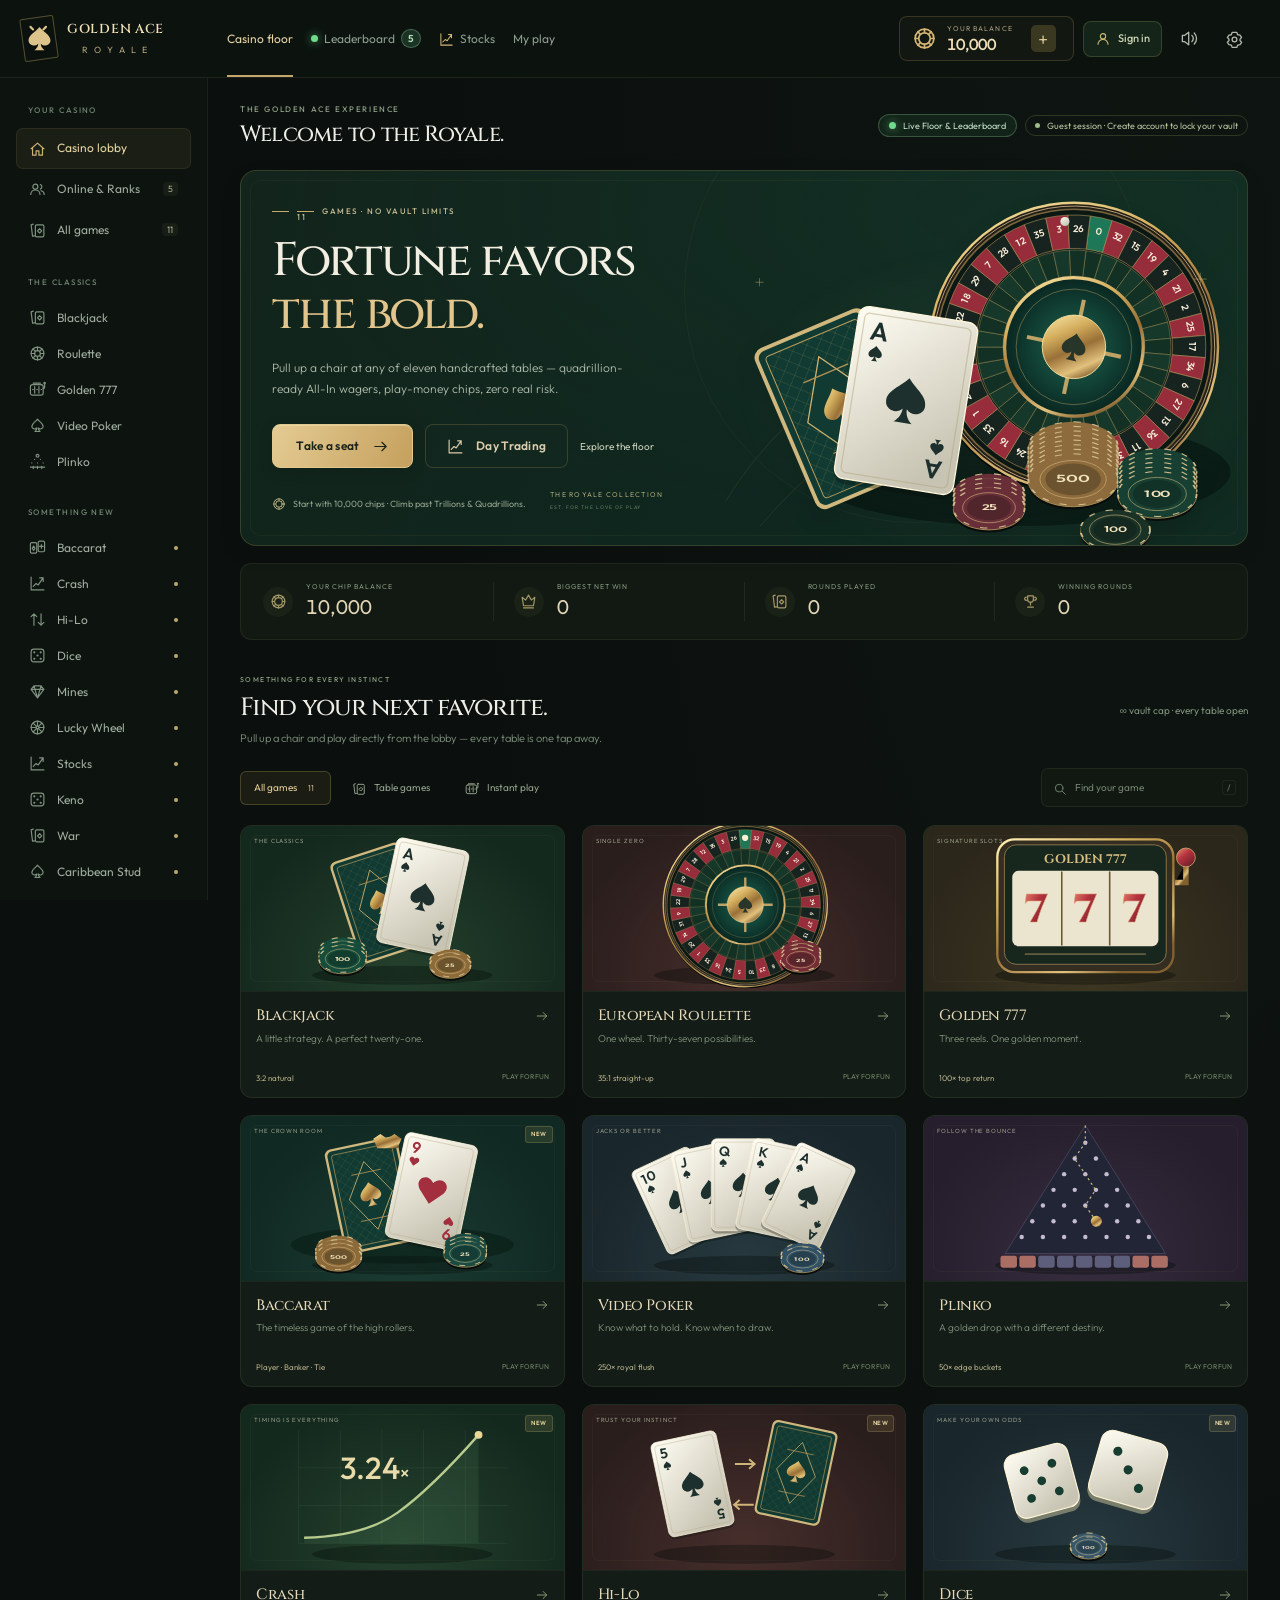
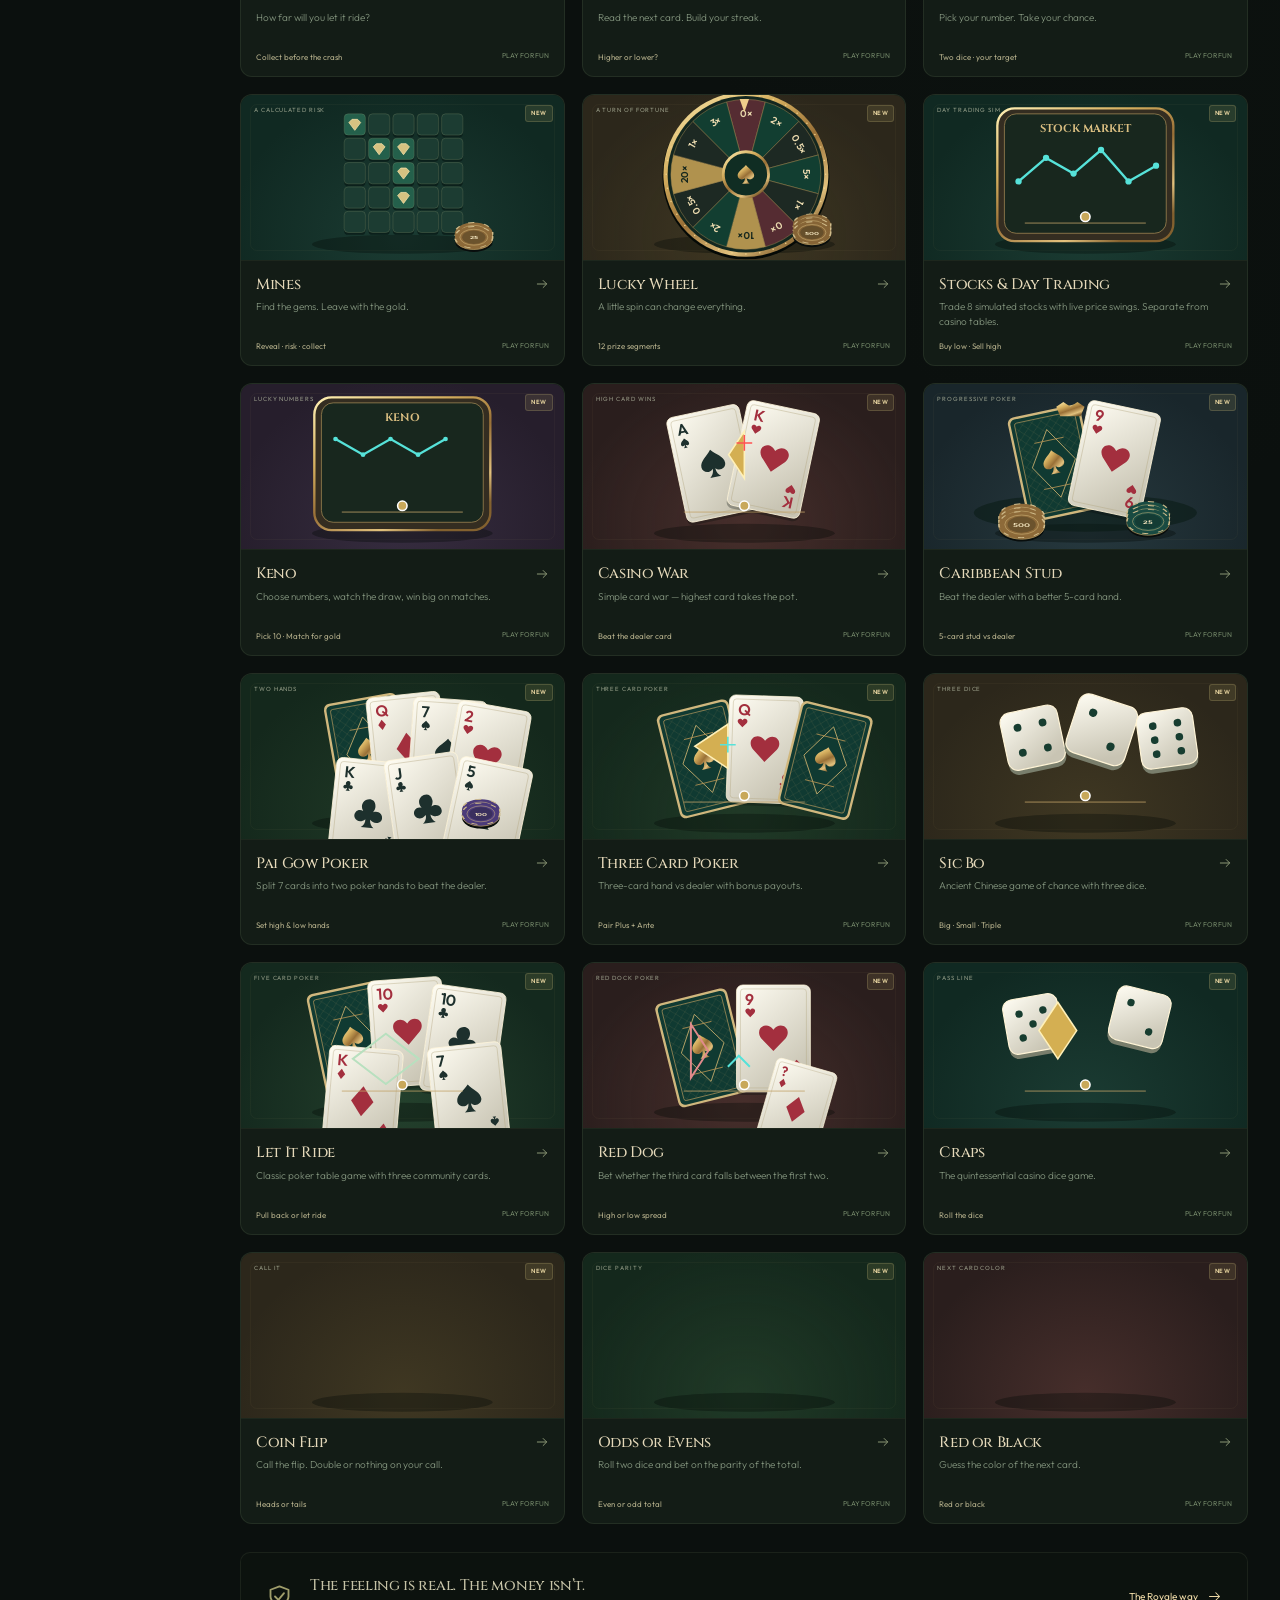
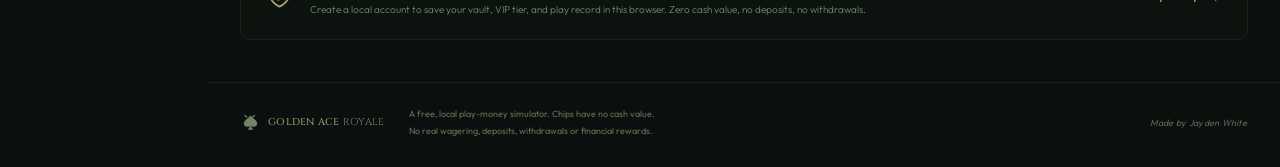
==== commit efc8e0c5: "Remove 3D world; add game icons, animated day-trading chart, and three mini-games - Strip the 3D cas" ====
--- a/index.html
+++ b/index.html
@@ -1,52 +1,12 @@
 <!DOCTYPE html>
-<html lang="en"><head><meta charset="UTF-8"><meta name="viewport" content="width=device-width, initial-scale=1.0"><meta name="theme-color" content="#0b100e"><meta name="description" content="Golden Ace Royale. Eleven custom casino games, walkable 3D Roblox-style casino world &amp; obby, live leaderboard, optional local accounts, and All-In wagering beyond quadrillions. Zero real-money gambling."><title>Golden Ace Royale — The Play-Money Casino &amp; 3D World</title><link rel="icon" href="assets/favicon.svg" type="image/svg+xml"><link rel="preload" href="assets/fonts/outfit.woff2" as="font" type="font/woff2" crossorigin><link rel="preload" href="assets/fonts/cinzel.woff2" as="font" type="font/woff2" crossorigin><link rel="stylesheet" href="styles.css"></head><body>
+<html lang="en"><head><meta charset="UTF-8"><meta name="viewport" content="width=device-width, initial-scale=1.0"><meta name="theme-color" content="#0b100e"><meta name="description" content="Golden Ace Royale. Eleven custom casino games — blackjack, poker variants, dice and more — live leaderboard, optional local accounts, and All-In wagering beyond quadrillions. Zero real-money gambling."><title>Golden Ace Royale — The Play-Money Casino</title><link rel="icon" href="assets/favicon.svg" type="image/svg+xml"><link rel="preload" href="assets/fonts/outfit.woff2" as="font" type="font/woff2" crossorigin><link rel="preload" href="assets/fonts/cinzel.woff2" as="font" type="font/woff2" crossorigin><link rel="stylesheet" href="styles.css"></head><body>
 <a class="skip-link" href="#main">Skip to casino floor</a>
-<header class="topbar"><button class="icon-btn mobile-menu" id="menuBtn" aria-label="Open game navigation" aria-expanded="false"><span data-icon="menu"></span></button><button class="brand" data-view="lobby" aria-label="Golden Ace Royale lobby"><span class="brand-suit" data-icon="logo"></span><span class="brand-name">GOLDEN ACE<em>R O Y A L E</em></span></button><nav class="topnav" aria-label="Main navigation"><button class="active" data-view="lobby">Casino floor</button><button class="world-nav-btn" data-view="world"><span data-icon="cube"></span> 3D World</button><button data-open="characterModal"><span data-icon="gamepad"></span> Avatar</button><button class="live-nav-btn" data-open="leaderboardModal"><i class="live-dot-pulse"></i> Leaderboard <b id="liveOnlineCount">1</b></button><button data-view="stocks"><span data-icon="chart"></span> Stocks</button><button data-open="statsModal">My play</button></nav><div class="top-actions"><span class="play-money-label"><i></i> PLAY-MONEY ONLY</span><div class="wallet"><span class="wallet-icon" data-icon="chip"></span><div><span class="wallet-label">YOUR BALANCE</span><b id="balance" aria-live="polite">10,000</b></div><button class="wallet-plus" data-open="rewardsModal" aria-label="Complimentary chips &amp; daily bonus">+</button></div><button id="freeChipsBtn" class="btn sm hidden">+ Free chips</button><button id="accountBtn" class="account-pill" data-open="accountModal" aria-label="Player account" title="Sign in or manage your account"><span data-icon="user"></span><span id="accountBtnText">Sign in</span></button><button id="soundBtn" class="icon-btn" aria-label="Mute sound" title="Mute sound"><span data-icon="sound"></span></button><button id="settingsBtn" class="icon-btn" data-open="settingsModal" aria-label="Settings" title="Settings"><span data-icon="settings"></span></button></div></header>
-<div class="nav-backdrop hidden" id="navBackdrop"></div><aside class="sidebar" id="sidebar" aria-label="Casino game navigation"><div class="sidebar-top"><span class="nav-label">YOUR CASINO</span><button class="side-link active" data-view="lobby"><span data-icon="lobby"></span><span>Casino lobby</span></button><button class="side-link world-side-link" data-view="world"><span data-icon="cube"></span><span>3D Casino World</span><small class="gold-pill">3D</small></button><button class="side-link" data-open="characterModal"><span data-icon="gamepad"></span><span>3D Character</span></button><button class="side-link" data-open="leaderboardModal"><span data-icon="users"></span><span>Online &amp; Ranks</span><small id="sidePlayerCount">1 live</small></button><button class="side-link" data-action="browse"><span data-icon="cards"></span><span>All games</span><small id="sidebarGameCount">11</small></button><button class="side-link mobile-record" data-open="statsModal"><span data-icon="stats"></span><span>My play</span></button></div><div class="sidebar-group"><span class="nav-label">THE CLASSICS</span><div id="classic-nav"></div></div><div class="sidebar-group"><span class="nav-label">SOMETHING NEW</span><div id="new-nav"></div></div><div class="sidebar-bottom"><button class="complimentary" data-open="rewardsModal"><span data-icon="gift"></span><span>On the house<small>Daily bonus &amp; free chips</small></span><span data-icon="arrow"></span></button><div class="sidebar-promise"><span data-icon="shield"></span><p>All the thrill.<br><b>None of the real-money risk.</b></p></div></div></aside>
+<header class="topbar"><button class="icon-btn mobile-menu" id="menuBtn" aria-label="Open game navigation" aria-expanded="false"><span data-icon="menu"></span></button><button class="brand" data-view="lobby" aria-label="Golden Ace Royale lobby"><span class="brand-suit" data-icon="logo"></span><span class="brand-name">GOLDEN ACE<em>R O Y A L E</em></span></button><nav class="topnav" aria-label="Main navigation"><button class="active" data-view="lobby">Casino floor</button><button class="live-nav-btn" data-open="leaderboardModal"><i class="live-dot-pulse"></i> Leaderboard <b id="liveOnlineCount">1</b></button><button data-view="stocks"><span data-icon="chart"></span> Stocks</button><button data-open="statsModal">My play</button></nav><div class="top-actions"><span class="play-money-label"><i></i> PLAY-MONEY ONLY</span><div class="wallet"><span class="wallet-icon" data-icon="chip"></span><div><span class="wallet-label">YOUR BALANCE</span><b id="balance" aria-live="polite">10,000</b></div><button class="wallet-plus" data-open="rewardsModal" aria-label="Complimentary chips &amp; daily bonus">+</button></div><button id="freeChipsBtn" class="btn sm hidden">+ Free chips</button><button id="accountBtn" class="account-pill" data-open="accountModal" aria-label="Player account" title="Sign in or manage your account"><span data-icon="user"></span><span id="accountBtnText">Sign in</span></button><button id="soundBtn" class="icon-btn" aria-label="Mute sound" title="Mute sound"><span data-icon="sound"></span></button><button id="settingsBtn" class="icon-btn" data-open="settingsModal" aria-label="Settings" title="Settings"><span data-icon="settings"></span></button></div></header>
+<div class="nav-backdrop hidden" id="navBackdrop"></div><aside class="sidebar" id="sidebar" aria-label="Casino game navigation"><div class="sidebar-top"><span class="nav-label">YOUR CASINO</span><button class="side-link active" data-view="lobby"><span data-icon="lobby"></span><span>Casino lobby</span></button><button class="side-link" data-open="leaderboardModal"><span data-icon="users"></span><span>Online &amp; Ranks</span><small id="sidePlayerCount">1 live</small></button><button class="side-link" data-action="browse"><span data-icon="cards"></span><span>All games</span><small id="sidebarGameCount">11</small></button><button class="side-link mobile-record" data-open="statsModal"><span data-icon="stats"></span><span>My play</span></button></div><div class="sidebar-group"><span class="nav-label">THE CLASSICS</span><div id="classic-nav"></div></div><div class="sidebar-group"><span class="nav-label">SOMETHING NEW</span><div id="new-nav"></div></div><div class="sidebar-bottom"><button class="complimentary" data-open="rewardsModal"><span data-icon="gift"></span><span>On the house<small>Daily bonus &amp; free chips</small></span><span data-icon="arrow"></span></button><div class="sidebar-promise"><span data-icon="shield"></span><p>All the thrill.<br><b>None of the real-money risk.</b></p></div></div></aside>
 <main id="main" tabindex="-1"><div class="demo-banner hidden" id="demoBanner" role="status"><span data-icon="info"></span><span>Local demo: modified outcomes or rewards are enabled.</span><button id="demoDetails" class="text-btn">Details</button></div><div class="inplay-bar hidden" id="inplayBar"><span data-icon="clock"></span><span id="inplayText"></span><button class="text-btn" id="returnToRound">Return to game <span data-icon="arrow"></span></button></div>
-<section id="view-lobby" class="view active" aria-label="Casino lobby"><div class="lobby-heading"><div><div class="eyebrow">THE GOLDEN ACE EXPERIENCE</div><h2 id="lobbyWelcome">Welcome to the Royale.</h2></div><div class="lobby-pills"><button type="button" class="local-label live-floor-chip" data-open="leaderboardModal"><i class="live-dot-pulse"></i> <span>Live Floor &amp; Leaderboard</span></button><button type="button" class="local-label local-account-chip" data-open="accountModal"><span class="status-dot"></span> <span id="lobbyAccountStatus">Guest session · Create account to lock your vault</span></button></div></div><div class="hero"><div class="hero-copy"><div class="hero-kicker"><span></span> <span id="heroGameCount">11</span> GAMES · 3D ROBLOX-STYLE WORLD · NO VAULT LIMITS</div><h1>Fortune favors<br><em>the bold.</em></h1><p>Roam the 3D Royale Plaza with your custom blocky avatar, conquer the Hard &amp; Expert Sky Obby, or jump straight into <span id="heroGameText">eleven</span> handcrafted tables with quadrillion-ready All-In wagers.</p><div class="hero-cta"><button class="btn" data-view="blackjack">Take a seat <span data-icon="arrow"></span></button><button class="btn ghost world-hero-btn" data-view="world"><span data-icon="cube"></span> Enter 3D World</button><button class="btn ghost sm" data-open="characterModal"><span data-icon="gamepad"></span> Pick 3D Avatar</button><button class="hero-browse text-btn" data-action="browse">Explore the floor</button></div><div class="hero-foot"><div class="hero-note"><span data-icon="chip"></span> Start with 10,000 chips · Climb past Trillions &amp; Quadrillions.</div><span class="hero-edition">THE ROYALE COLLECTION <span>EST. FOR THE LOVE OF PLAY</span></span></div></div><div class="hero-art" id="hero-art"></div></div><div class="stats"><div class="stat"><span class="stat-icon" data-icon="chip"></span><div><span>YOUR CHIP BALANCE</span><b id="statBal">10,000</b></div></div><div class="stat"><span class="stat-icon" data-icon="crown"></span><div><span>BIGGEST NET WIN</span><b id="statWin">0</b></div></div><div class="stat"><span class="stat-icon" data-icon="cards"></span><div><span>ROUNDS PLAYED</span><b id="statPlays">0</b></div></div><div class="stat"><span class="stat-icon" data-icon="trophy"></span><div><span id="statVipLabel">WINNING ROUNDS</span><b id="statWins">0</b></div></div><button class="text-btn session-link" data-open="statsModal">Your record <span data-icon="arrow"></span></button></div>
-<div class="library-heading" id="games"><div><span class="eyebrow">SOMETHING FOR EVERY INSTINCT</span><h2 class="sec-title">Find your next favorite.</h2><p class="sec-sub">Play directly from the lobby or walk right up to every table inside the 3D World.</p></div><span class="collection-count" id="collectionCount">11 games · ∞ vault cap</span></div><div class="library-controls"><div class="category-tabs" id="gameFilters" role="group" aria-label="Filter games"><button class="selected" data-filter="all">All games <span id="filterAllCount">11</span></button><button data-filter="table"><span data-icon="cards"></span> Table games</button><button data-filter="instant"><span data-icon="slots"></span> Instant play</button></div><label class="game-search"><span data-icon="search"></span><input type="search" id="gameSearch" placeholder="Find your game" aria-label="Search games"><span class="search-key">/</span></label></div><div class="ggrid" id="gameGrid"></div><div id="noGames" class="empty-state hidden">No tables match that search. Try another game name.</div><div class="house-note"><span class="house-note-icon" data-icon="shield"></span><div><h3>The feeling is real. The money isn’t.</h3><p>Create a local account to save your vault, 3D avatar, and VIP progress in this browser. Zero cash value, no deposits, no withdrawals.</p></div><button class="text-btn" data-open="aboutModal">The Royale way <span data-icon="arrow"></span></button></div></section>
-
-<!-- ══════════ 3D ROBLOX-STYLE CASINO WORLD & SKY OBBY ══════════ -->
-<section id="view-world" class="view" aria-label="3D Casino World">
-  <div class="gamebar world-bar">
-    <button class="btn ghost sm" data-view="lobby"><span data-icon="back"></span> Lobby</button>
-    <h2>3D Royale Plaza<span class="sub">Walk up to any of the 11 tables &amp; press E (or click it) · Climb the Sky Obby for bonus chips</span></h2>
-    <div class="world-bar-actions">
-      <div class="world-diff-pills" role="group" aria-label="Obby difficulty">
-        <button type="button" class="selected" data-world-diff="normal" aria-pressed="true" title="Wide platforms · +25K reward">Normal</button>
-        <button type="button" data-world-diff="hard" aria-pressed="false" title="Faster pads + red lasers · +250K reward">Hard</button>
-        <button type="button" data-world-diff="expert" aria-pressed="false" title="Precision pads + double lasers · +2.5M reward">Expert</button>
-      </div>
-      <button type="button" class="btn ghost sm" data-open="characterModal"><span data-icon="gamepad"></span> Avatar</button>
-      <button type="button" class="btn ghost sm" data-open="leaderboardModal"><span data-icon="users"></span> Online</button>
-    </div>
-  </div>
-  <div class="world-viewport">
-    <canvas id="worldCanvas" aria-label="3D Casino Plaza and Sky Obby"></canvas>
-    <div class="world-hud-top">
-      <div class="world-badge" id="worldObbyBadge">NORMAL OBBY · +25K REWARD</div>
-      <div class="world-hud-btns">
-        <button type="button" class="mini-bet-btn" id="worldSpawnBtn" title="Return to central fountain"> Plaza Spawn</button>
-        <button type="button" class="mini-bet-btn allin-pill" id="worldObbyTeleport" title="Teleport to the Sky Obby start pad">▲ Sky Obby</button>
-      </div>
-    </div>
-    <div class="world-controls-hint"><b>WASD / Arrows</b> Walk · <b>Space</b> Jump · <b>Drag</b> Rotate Camera · <b>E / Click Table</b> Play</div>
-    <div class="world-prompt hidden" id="worldPrompt" role="status" aria-live="polite">
-      <div class="world-prompt-text">
-        <b id="worldPromptTitle">Blackjack</b>
-        <small id="worldPromptSub">Press E or click to play</small>
-      </div>
-      <button type="button" class="btn sm" id="worldPromptBtn">Open [E]</button>
-    </div>
-    <div class="world-joy" id="worldJoyPad" aria-hidden="true"><div class="world-joy-knob" id="worldJoyKnob"></div></div>
-    <button type="button" class="world-jump-btn" id="worldJumpBtn" aria-label="Jump">JUMP</button>
-  </div>
-  <div class="world-quick-strip">
-    <span class="eyebrow">INSTANT TABLE TELEPORT &amp; OPEN</span>
-    <div class="world-quick-games" id="worldQuickGames"></div>
-  </div>
-</section>
+<section id="view-lobby" class="view active" aria-label="Casino lobby"><div class="lobby-heading"><div><div class="eyebrow">THE GOLDEN ACE EXPERIENCE</div><h2 id="lobbyWelcome">Welcome to the Royale.</h2></div><div class="lobby-pills"><button type="button" class="local-label live-floor-chip" data-open="leaderboardModal"><i class="live-dot-pulse"></i> <span>Live Floor &amp; Leaderboard</span></button><button type="button" class="local-label local-account-chip" data-open="accountModal"><span class="status-dot"></span> <span id="lobbyAccountStatus">Guest session · Create account to lock your vault</span></button></div></div><div class="hero"><div class="hero-copy"><div class="hero-kicker"><span></span> <span id="heroGameCount">11</span> GAMES · NO VAULT LIMITS</div><h1>Fortune favors<br><em>the bold.</em></h1><p>Pull up a chair at any of <span id="heroGameText">eleven</span> handcrafted tables — quadrillion-ready All-In wagers, play-money chips, zero real risk.</p><div class="hero-cta"><button class="btn" data-view="blackjack">Take a seat <span data-icon="arrow"></span></button><button class="btn ghost" data-view="stocks"><span data-icon="chart"></span> Day Trading</button><button class="hero-browse text-btn" data-action="browse">Explore the floor</button></div><div class="hero-foot"><div class="hero-note"><span data-icon="chip"></span> Start with 10,000 chips · Climb past Trillions &amp; Quadrillions.</div><span class="hero-edition">THE ROYALE COLLECTION <span>EST. FOR THE LOVE OF PLAY</span></span></div></div><div class="hero-art" id="hero-art"></div></div><div class="stats"><div class="stat"><span class="stat-icon" data-icon="chip"></span><div><span>YOUR CHIP BALANCE</span><b id="statBal">10,000</b></div></div><div class="stat"><span class="stat-icon" data-icon="crown"></span><div><span>BIGGEST NET WIN</span><b id="statWin">0</b></div></div><div class="stat"><span class="stat-icon" data-icon="cards"></span><div><span>ROUNDS PLAYED</span><b id="statPlays">0</b></div></div><div class="stat"><span class="stat-icon" data-icon="trophy"></span><div><span id="statVipLabel">WINNING ROUNDS</span><b id="statWins">0</b></div></div><button class="text-btn session-link" data-open="statsModal">Your record <span data-icon="arrow"></span></button></div>
+<div class="library-heading" id="games"><div><span class="eyebrow">SOMETHING FOR EVERY INSTINCT</span><h2 class="sec-title">Find your next favorite.</h2><p class="sec-sub">Pull up a chair and play directly from the lobby — every table is one tap away.</p></div><span class="collection-count" id="collectionCount">∞ vault cap · every table open</span></div><div class="library-controls"><div class="category-tabs" id="gameFilters" role="group" aria-label="Filter games"><button class="selected" data-filter="all">All games <span id="filterAllCount">11</span></button><button data-filter="table"><span data-icon="cards"></span> Table games</button><button data-filter="instant"><span data-icon="slots"></span> Instant play</button></div><label class="game-search"><span data-icon="search"></span><input type="search" id="gameSearch" placeholder="Find your game" aria-label="Search games"><span class="search-key">/</span></label></div><div class="ggrid" id="gameGrid"></div><div id="noGames" class="empty-state hidden">No tables match that search. Try another game name.</div><div class="house-note"><span class="house-note-icon" data-icon="shield"></span><div><h3>The feeling is real. The money isn’t.</h3><p>Create a local account to save your vault, VIP tier, and play record in this browser. Zero cash value, no deposits, no withdrawals.</p></div><button class="text-btn" data-open="aboutModal">The Royale way <span data-icon="arrow"></span></button></div></section>
+
 
 <!-- Original five game sections, retained and upgraded with full All-In & quadrillion-ready stake controls. -->
 <section aria-label="Blackjack" id="view-blackjack" class="view">
@@ -662,6 +622,19 @@
     </aside>
   </div>
 </section>
+
+<!-- ══════════ MINI-GAMES: QUICK PLAY REPLAY ══════════ -->
+<section id="view-coinflip" class="view" aria-label="Coin Flip">
+  <div class="gamebar"><button class="btn ghost sm" data-view="lobby" data-back-nav><span data-icon="back"></span> Lobby</button><h2>Coin Flip<span class="sub">Call heads or tails — double or nothing on your call</span></h2><button class="text-btn rules-trigger" data-rules="coinflip"><span data-icon="info"></span> How to play</button></div>
+  <div class="game-layout"><div class="table-column"><div class="panel" style="min-height:520px"><span class="eyebrow">CALL THE FLIP</span><h3>Heads or Tails</h3><div id="cf-stage" style="display:flex;align-items:center;justify-content:center;gap:14px;height:170px"><div id="cf-coin" style="width:72px;height:72px;border-radius:50%;background:#142419;border:2px solid #b9a15d;display:grid;place-items:center;font-size:36px;color:#e3c884">◆</div><div class="cf-call" style="display:flex;gap:10px"><button type="button" class="cf-pill selected" data-call="h"><span data-icon="crown"></span> Heads</button><button type="button" class="cf-pill" data-call="t"><span data-icon="chip"></span> Tails</button></div></div><div class="bet-module" id="cf-bet-module"><label for="cf-stake" class="field-label">YOUR STAKE <span>CHIPS</span></label><div class="stake-field"><span data-icon="chip"></span><input id="cf-stake" type="text" inputmode="decimal" value="25" aria-label="Stake in play-money chips"><button type="button" data-adjust="half" aria-label="Halve stake">½</button><button type="button" data-adjust="double" aria-label="Double stake">2×</button><button type="button" data-adjust="max" class="max-inline" aria-label="Bet full balance">MAX</button></div><div class="quick-stakes"><button type="button" data-stake="10">10</button><button type="button" class="selected" data-stake="25">25</button><button type="button" data-stake="100">100</button><button type="button" data-stake="500">500</button><button type="button" data-pct="0.5">50%</button><button type="button" data-allin="true" class="allin-btn">ALL IN</button></div></div><button class="btn full" id="cf-start">Flip the coin <span data-icon="arrow"></span></button><div id="cf-result" class="round-message" role="status" aria-live="polite">Pick heads or tails and flip.</div></div></div><aside class="panel bet-panel"><span class="eyebrow">COIN FLIP PAYS</span><h3>Even Money</h3><div class="payrow"><span>Your call matches</span><b>2× total return</b></div><div class="payrow"><span>Wrong call</span><b>Lose stake</b></div><p class="small muted">A fair 50/50 flip of play-money chips.</p></aside></div></section>
+
+<section id="view-oddseven" class="view" aria-label="Odds or Evens">
+  <div class="gamebar"><button class="btn ghost sm" data-view="lobby" data-back-nav><span data-icon="back"></span> Lobby</button><h2>Odds or Evens<span class="sub">Roll two dice — bet on whether the total is even or odd</span></h2><button class="text-btn rules-trigger" data-rules="oddseven"><span data-icon="info"></span> How to play</button></div>
+  <div class="game-layout"><div class="table-column"><div class="panel" style="min-height:520px"><span class="eyebrow">DICE PARITY</span><h3>Roll for Parity</h3><div id="os-stage" style="display:flex;align-items:center;justify-content:center;gap:14px;height:170px"><div id="os-dice" style="display:flex;gap:10px"></div><div class="os-pick" style="display:flex;gap:10px"><button type="button" class="os-pill selected" data-pick="even"><span data-icon="dice"></span> Evens</button><button type="button" class="os-pill" data-pick="odd"><span data-icon="dice"></span> Odds</button></div></div><div class="bet-module" id="os-bet-module"><label for="os-stake" class="field-label">YOUR STAKE <span>CHIPS</span></label><div class="stake-field"><span data-icon="chip"></span><input id="os-stake" type="text" inputmode="decimal" value="25" aria-label="Stake in play-money chips"><button type="button" data-adjust="half" aria-label="Halve stake">½</button><button type="button" data-adjust="double" aria-label="Double stake">2×</button><button type="button" data-adjust="max" class="max-inline" aria-label="Bet full balance">MAX</button></div><div class="quick-stakes"><button type="button" data-stake="10">10</button><button type="button" class="selected" data-stake="25">25</button><button type="button" data-stake="100">100</button><button type="button" data-stake="500">500</button><button type="button" data-pct="0.5">50%</button><button type="button" data-allin="true" class="allin-btn">ALL IN</button></div></div><button class="btn full" id="os-start">Roll the dice <span data-icon="arrow"></span></button><div id="os-result" class="round-message" role="status" aria-live="polite">Pick evens or odds and roll.</div></div></div><aside class="panel bet-panel"><span class="eyebrow">ODDS OR EVENS PAYS</span><h3>Even Money</h3><div class="payrow"><span>Parity matches your pick</span><b>2× total return</b></div><div class="payrow"><span>Parity misses</span><b>Lose stake</b></div><p class="small muted">Two fair dice — 18 even totals, 18 odd out of 36.</p></aside></div></section>
+
+<section id="view-redblack" class="view" aria-label="Red or Black">
+  <div class="gamebar"><button class="btn ghost sm" data-view="lobby" data-back-nav><span data-icon="back"></span> Lobby</button><h2>Red or Black<span class="sub">Guess the color of the next card</span></h2><button class="text-btn rules-trigger" data-rules="redblack"><span data-icon="info"></span> How to play</button></div>
+  <div class="game-layout"><div class="table-column"><div class="panel" style="min-height:520px"><span class="eyebrow">NEXT CARD COLOR</span><h3>Red or Black</h3><div id="rb-stage" style="display:flex;align-items:center;justify-content:center;gap:14px;height:170px"><div id="rb-card" style="width:62px;height:86px;border-radius:10px;background:#fff;border:1.5px solid #7a5c33;display:grid;place-items:center;font-size:26px;font-weight:700;color:#111">A</div><div class="rb-pick" style="display:flex;gap:10px"><button type="button" class="rb-pill selected" data-pick="red"><span data-icon="spade"></span> Red</button><button type="button" class="rb-pill" data-pick="black"><span data-icon="spade"></span> Black</button></div></div><div class="bet-module" id="rb-bet-module"><label for="rb-stake" class="field-label">YOUR STAKE <span>CHIPS</span></label><div class="stake-field"><span data-icon="chip"></span><input id="rb-stake" type="text" inputmode="decimal" value="25" aria-label="Stake in play-money chips"><button type="button" data-adjust="half" aria-label="Halve stake">½</button><button type="button" data-adjust="double" aria-label="Double stake">2×</button><button type="button" data-adjust="max" class="max-inline" aria-label="Bet full balance">MAX</button></div><div class="quick-stakes"><button type="button" data-stake="10">10</button><button type="button" class="selected" data-stake="25">25</button><button type="button" data-stake="100">100</button><button type="button" data-stake="500">500</button><button type="button" data-pct="0.5">50%</button><button type="button" data-allin="true" class="allin-btn">ALL IN</button></div></div><button class="btn full" id="rb-start">Draw card <span data-icon="arrow"></span></button><div id="rb-result" class="round-message" role="status" aria-live="polite">Pick red or black and draw.</div></div></div><aside class="panel bet-panel"><span class="eyebrow">RED OR BLACK PAYS</span><h3>Even Money</h3><div class="payrow"><span>Color matches your pick</span><b>2× total return</b></div><div class="payrow"><span>Color misses</span><b>Lose stake</b></div><p class="small muted">A fresh shuffled card each draw. Play-money chips only.</p></aside></div></section>
 
 <!-- ══════════ STOCKS & DAY TRADING ══════════ -->
 <section id="view-stocks" class="view" aria-label="Stocks & Day Trading">
@@ -835,29 +808,6 @@
 </main><footer><div class="footer-brand"><span data-icon="logo"></span><b>GOLDEN ACE <span>ROYALE</span></b></div><p>A free, local play-money simulator. Chips have no cash value.<br>No real wagering, deposits, withdrawals or financial rewards.</p><span class="footer-credit">Made by Jayden White</span></footer>
 <div id="toasts" role="status" aria-live="polite"></div><canvas id="confetti" aria-hidden="true"></canvas>
 
-<!-- ══════════ 3D CHARACTER & OUTFIT PICKER MODAL ══════════ -->
-<div class="modal hidden" id="characterModal" role="dialog" aria-modal="true" aria-labelledby="charModalTitle"><div class="modal-box modal-wide align-left"><button class="modal-close icon-btn" data-close aria-label="Close"><span data-icon="close"></span></button>
-  <span class="eyebrow">3D ROBLOX-STYLE AVATAR STUDIO</span>
-  <h3 id="charModalTitle">Pick your 3D character.</h3>
-  <p style="margin-bottom:16px">Choose a blocky character preset, customize your hat and skin tone, and roam the 3D Royale Plaza &amp; Sky Obby.</p>
-  <div class="char-studio-grid">
-    <div class="char-preview-card">
-      <canvas id="charPreviewCanvas" width="240" height="270" aria-label="3D character preview"></canvas>
-      <button type="button" class="btn full" id="enterWorldFromChar"><span data-icon="cube"></span> Enter 3D Casino World</button>
-    </div>
-    <div class="char-options-col">
-      <span class="field-label">CHARACTER PRESETS</span>
-      <div class="char-preset-grid" id="charPresetGrid"></div>
-      <span class="field-label">HEADGEAR &amp; CROWNS</span>
-      <div class="char-pill-row" id="charHatRow"></div>
-      <span class="field-label">SKIN TONE</span>
-      <div class="char-skin-row" id="charSkinRow"></div>
-      <span class="field-label">3D SKY OBBY DIFFICULTY</span>
-      <div class="char-pill-row" id="charDiffRow"></div>
-    </div>
-  </div>
-</div></div>
-
 <!-- ══════════ LIVE FLOOR & REAL-TIME LEADERBOARD MODAL ══════════ -->
 <div class="modal hidden" id="leaderboardModal" role="dialog" aria-modal="true" aria-labelledby="lbModalTitle"><div class="modal-box modal-wide align-left"><button class="modal-close icon-btn" data-close aria-label="Close"><span data-icon="close"></span></button>
   <div class="lb-head-row">
@@ -880,7 +830,7 @@
 
 <div class="modal hidden" id="resetModal" role="dialog" aria-modal="true" aria-labelledby="resetTitle"><div class="modal-box"><button class="modal-close icon-btn" data-close aria-label="Close"><span data-icon="close"></span></button><div class="modal-emblem" data-icon="reset"></div><h3 id="resetTitle">Reset your balance?</h3><p>Your wallet will be set to <b>10,000 chips</b>. Your game statistics and redeemed codes stay saved. This cannot be undone.</p><div class="modal-btns"><button class="btn ghost" id="resetNo">Keep playing</button><button class="btn red" id="resetYes">Reset balance</button></div></div></div>
 
-<div class="modal hidden" id="settingsModal" role="dialog" aria-modal="true" aria-labelledby="settingsTitle"><div class="modal-box align-left"><button class="modal-close icon-btn" data-close aria-label="Close"><span data-icon="close"></span></button><span class="eyebrow">MAKE YOURSELF AT HOME</span><h3 id="settingsTitle">Your casino, your way.</h3><p>The little things that make a session yours.</p><div class="setting-row"><span data-icon="sound"></span><div><b>Casino sounds</b><small>Soft, synthesized table effects</small></div><button class="toggle" id="settingsSound" role="switch" aria-checked="true" aria-label="Casino sounds"></button></div><div class="setting-row"><span data-icon="hilo"></span><div><b>Reduce motion</b><small>Shorter deals, spins and celebrations</small></div><button class="toggle" id="settingsMotion" role="switch" aria-checked="false" aria-label="Reduce motion"></button></div><div class="setting-row"><span data-icon="crown"></span><div><b>Win celebrations</b><small>A little gold for the big moments</small></div><button class="toggle" id="settingsEffects" role="switch" aria-checked="true" aria-label="Win celebrations"></button></div><div class="guide-divider"></div><button class="setting-link" data-open="characterModal"><span data-icon="gamepad"></span><span>3D Avatar &amp; Obby difficulty</span><span data-icon="arrow"></span></button><button class="setting-link" data-open="accountModal"><span data-icon="user"></span><span>Player account &amp; vault</span><span data-icon="arrow"></span></button><button class="setting-link" data-open="redeemModal"><span data-icon="gift"></span><span>Redeem a code</span><span data-icon="arrow"></span></button><button class="setting-link" id="resetBtn"><span data-icon="reset"></span><span>Reset chip balance</span><span data-icon="arrow"></span></button><p class="small muted settings-footnote">Saved locally in this browser. Play-money chips have zero cash value.</p></div></div>
+<div class="modal hidden" id="settingsModal" role="dialog" aria-modal="true" aria-labelledby="settingsTitle"><div class="modal-box align-left"><button class="modal-close icon-btn" data-close aria-label="Close"><span data-icon="close"></span></button><span class="eyebrow">MAKE YOURSELF AT HOME</span><h3 id="settingsTitle">Your casino, your way.</h3><p>The little things that make a session yours.</p><div class="setting-row"><span data-icon="sound"></span><div><b>Casino sounds</b><small>Soft, synthesized table effects</small></div><button class="toggle" id="settingsSound" role="switch" aria-checked="true" aria-label="Casino sounds"></button></div><div class="setting-row"><span data-icon="hilo"></span><div><b>Reduce motion</b><small>Shorter deals, spins and celebrations</small></div><button class="toggle" id="settingsMotion" role="switch" aria-checked="false" aria-label="Reduce motion"></button></div><div class="setting-row"><span data-icon="crown"></span><div><b>Win celebrations</b><small>A little gold for the big moments</small></div><button class="toggle" id="settingsEffects" role="switch" aria-checked="true" aria-label="Win celebrations"></button></div><div class="guide-divider"></div><button class="setting-link" data-open="accountModal"><span data-icon="user"></span><span>Player account &amp; vault</span><span data-icon="arrow"></span></button><button class="setting-link" data-open="redeemModal"><span data-icon="gift"></span><span>Redeem a code</span><span data-icon="arrow"></span></button><button class="setting-link" id="resetBtn"><span data-icon="reset"></span><span>Reset chip balance</span><span data-icon="arrow"></span></button><p class="small muted settings-footnote">Saved locally in this browser. Play-money chips have zero cash value.</p></div></div>
 
 <div class="modal hidden" id="redeemModal" role="dialog" aria-modal="true" aria-labelledby="redeemTitle"><div class="modal-box"><button class="modal-close icon-btn" data-close aria-label="Close"><span data-icon="close"></span></button><div class="modal-emblem" data-icon="gift"></div><span class="eyebrow">A LITTLE SOMETHING EXTRA</span><h3 id="redeemTitle">Have an invitation?</h3><p>Enter your redeemable code below.</p><form id="redeemForm"><label class="sr-only" for="redeemInput">Invitation or redeem code</label><input id="redeemInput" type="password" aria-describedby="redeemFeedback" placeholder="Enter your code" maxlength="100" autocomplete="off" autocapitalize="off" spellcheck="false"><div id="redeemFeedback" class="form-feedback" role="status" aria-live="polite"></div><button type="submit" class="btn full" id="redeemSubmit">Redeem code <span data-icon="arrow"></span></button></form></div></div>
 
@@ -890,7 +840,7 @@
   <div id="accountGuestSection">
     <span class="eyebrow">ROYALE PLAYER VAULT</span>
     <h3 id="accountTitle">Save your chips &amp; legacy.</h3>
-    <p style="margin-bottom:16px">Create an account with a username and password so all your chips, stats, 3D avatar, streaks, and VIP progress stay saved to your profile.</p>
+    <p style="margin-bottom:16px">Create an account with a username and password so all your chips, stats, streaks, and VIP progress stay saved to your profile.</p>
     <div class="segmented" id="authTabs" role="tablist">
       <button type="button" class="selected" data-auth-tab="login" role="tab" aria-selected="true">Sign in</button>
       <button type="button" data-auth-tab="register" role="tab" aria-selected="false">Create account</button>
@@ -957,12 +907,12 @@
 
 <div class="modal hidden" id="statsModal" role="dialog" aria-modal="true" aria-labelledby="statsTitle"><div class="modal-box modal-wide align-left"><button class="modal-close icon-btn" data-close aria-label="Close"><span data-icon="close"></span></button><span class="eyebrow">YOUR TIME AT THE TABLES</span><h3 id="statsTitle">A record of your play.</h3><div class="vip-inline-strip" id="statsVipStrip"></div><div class="record-stats" id="recordStats"></div><h4 class="field-label">MILESTONE BADGES</h4><div class="ach-grid compact-ach" id="statsAchGrid"></div><h4 class="field-label">RECENT RESOLVED ROUNDS</h4><div class="history-table" id="roundHistory"></div><p class="small muted">Wins mean positive net returns; biggest win is net gain, not gross payout. Unfinished rounds are refunded on reload and counted separately.</p></div></div>
 
-<div class="modal hidden" id="aboutModal" role="dialog" aria-modal="true" aria-labelledby="aboutTitle"><div class="modal-box"><button class="modal-close icon-btn" data-close aria-label="Close"><span data-icon="close"></span></button><div class="modal-emblem" data-icon="logo"></div><span class="eyebrow">THE ROYALE WAY</span><h3 id="aboutTitle">For the love of play.</h3><p>Golden Ace Royale brings a luxury play-money casino and a walkable 3D Roblox-style plaza together in one private simulator. Eleven handcrafted games, custom 3D avatars, Hard &amp; Expert Sky Obby challenges, and quadrillion-ready All-In wagers.</p><p>All chips are simulated and have <b>zero cash value</b>. Your account vault, balance, preferences and play record stay in this browser. Standard game rules apply unless an explicit local-demo modification banner is shown.</p><button class="btn" data-close>Find my table <span data-icon="arrow"></span></button></div></div>
+<div class="modal hidden" id="aboutModal" role="dialog" aria-modal="true" aria-labelledby="aboutTitle"><div class="modal-box"><button class="modal-close icon-btn" data-close aria-label="Close"><span data-icon="close"></span></button><div class="modal-emblem" data-icon="logo"></div><span class="eyebrow">THE ROYALE WAY</span><h3 id="aboutTitle">For the love of play.</h3><p>Golden Ace Royale brings a luxury play-money casino together in one private simulator. Eleven handcrafted tables, VIP milestones, and quadrillion-ready All-In wagers — all play money, zero real risk.</p><p>All chips are simulated and have <b>zero cash value</b>. Your account vault, balance, preferences and play record stay in this browser. Standard game rules apply unless an explicit local-demo modification banner is shown.</p><button class="btn" data-close>Find my table <span data-icon="arrow"></span></button></div></div>
 
 <div class="modal hidden" id="rulesModal" role="dialog" aria-modal="true" aria-labelledby="rulesTitle"><div class="modal-box modal-wide align-left"><button class="modal-close icon-btn" data-close aria-label="Close"><span data-icon="close"></span></button><span class="eyebrow">A SEAT AT THE TABLE</span><h3 id="rulesTitle">How to play</h3><div id="rulesContent" class="rules-content"></div><button class="btn" data-close>Ready to play <span data-icon="arrow"></span></button></div></div>
 
 <div class="modal hidden" id="confirmModal" role="dialog" aria-modal="true" aria-labelledby="confirmTitle"><div class="modal-box"><button class="modal-close icon-btn" data-close aria-label="Close"><span data-icon="close"></span></button><div class="modal-emblem" data-icon="info"></div><h3 id="confirmTitle">Please confirm</h3><p id="confirmText"></p><div class="modal-btns"><button class="btn ghost" data-close>Cancel</button><button class="btn red" id="confirmYes">Confirm</button></div></div></div>
 
 <noscript><div class="noscript">Golden Ace Royale needs JavaScript to play. Enable JavaScript to open the tables.</div></noscript>
-<script src="js/config.js" defer></script><script src="js/rules.js" defer></script><script src="js/wallet.js" defer></script><script src="js/art.js" defer></script><script src="js/ui.js" defer></script><script src="js/original-games.js" defer></script><script src="js/table-games.js" defer></script><script src="js/arcade-games.js" defer></script><script src="js/world3d.js" defer></script><script src="js/admin.js" defer></script><script src="js/app.js" defer></script>
+<script src="js/config.js" defer></script><script src="js/rules.js" defer></script><script src="js/wallet.js" defer></script><script src="js/art.js" defer></script><script src="js/ui.js" defer></script><script src="js/original-games.js" defer></script><script src="js/mini-games.js" defer></script><script src="js/table-games.js" defer></script><script src="js/arcade-games.js" defer></script><script src="js/admin.js" defer></script><script src="js/app.js" defer></script>
 </body></html>
--- a/styles.css
+++ b/styles.css
@@ -112,6 +112,11 @@
 .stake-field .max-inline{padding:4px 8px;font-size:10px;white-space:nowrap}
 .allin-pill,.quick-stakes .allin-btn,.stake-field .max-inline{background:linear-gradient(135deg,#e5cb8b,#b99345)!important;color:#152014!important;border-color:#f4dfaa99!important;font-weight:700!important;letter-spacing:.06em;text-shadow:none}
 .allin-pill:hover:not(:disabled),.quick-stakes .allin-btn:hover:not(:disabled),.stake-field .max-inline:hover:not(:disabled){filter:brightness(1.08);box-shadow:0 0 14px #dfc27845}
+.cf-pill,.os-pill,.rb-pill{background:#182a1d;border:1px solid #8d9c5942;border-radius:999px;padding:7px 13px;color:#cbd2b3;font-size:10px;font-weight:600;letter-spacing:.04em;display:inline-flex;align-items:center;gap:7px;transition:.16s;cursor:pointer}
+.cf-pill .ico,.os-pill .ico,.rb-pill .ico{width:14px;height:14px}
+.cf-pill:hover:not(.selected),.os-pill:hover:not(.selected),.rb-pill:hover:not(.selected){border-color:#d5bc7a7a;color:#f3dfb0;background:#213726}
+.cf-pill.selected,.os-pill.selected,.rb-pill.selected{background:linear-gradient(135deg,#e5cb8b,#b99345);color:#152014;border-color:#f4dfaa;box-shadow:0 0 12px #dfc27866}
+#cf-coin,#os-dice,#rb-card{image-rendering:pixelated}
 .bet-module.is-allin .stake-field{border-color:#e4c985aa;box-shadow:0 0 0 1px #e4c98540,inset 0 0 16px #d6b6671a}
 .allin-result-tag{display:inline-block;vertical-align:middle;margin-left:6px;padding:2px 6px;border-radius:4px;background:linear-gradient(135deg,#e6cc8d,#b89244);color:#162115;font:700 8px/1.2 Outfit,sans-serif;letter-spacing:.08em}
 .gcard-mod-tag{position:absolute;bottom:10px;right:10px;z-index:3;padding:3px 7px;border-radius:4px;background:#162318eb;border:1px solid #dfC47d99;color:#f1da9f;font-size:7px;font-weight:600;letter-spacing:.1em}
@@ -214,11 +219,10 @@
   .daily-bonus-card{flex-direction:column;align-items:stretch}
 }
 
-/* ─── Phase 3: 3D Roblox-Style Casino World, Character Studio, Live Floor & Moderation ─── */
+/* ─── Live Floor & Moderation ─── */
 .topnav{gap:18px}
 .topnav button{display:inline-flex;align-items:center;gap:6px}
 .topnav button .ico{width:15px;height:15px;color:#cfb677}
-.world-nav-btn{color:#ead49f!important}
 .live-nav-btn b{padding:1px 6px;border-radius:999px;background:#1b3324;border:1px solid #84ba9266;color:#b8e0bf;font-size:10px;font-weight:600}
 .live-dot-pulse,.presence-dot{display:inline-block;width:7px;height:7px;border-radius:50%;background:#6b7d6a;flex-shrink:0}
 .live-dot-pulse,.presence-dot.on{background:#6fdc8c;box-shadow:0 0 8px #6fdc8caa}
@@ -228,64 +232,6 @@
 .live-floor-chip{background:#122419;border:1px solid #84b89152;border-radius:999px;padding:4px 10px;color:#c7dfc9;font-size:9px;cursor:pointer;transition:.16s}
 .live-floor-chip:hover{border-color:#9bd4a8;color:#effaef;background:#193223}
 .hero-cta{flex-wrap:wrap;gap:12px}
-.world-hero-btn{border-color:#d9be7a88!important;background:#c9ad6816!important;color:#f1ddac!important}
-.world-hero-btn:hover:not(:disabled){background:#c9ad6829!important;border-color:#ecd291!important}
-
-/* 3D Royale Plaza & Sky Obby (#view-world) */
-.world-bar{flex-wrap:wrap}
-.world-bar-actions{margin-left:auto;display:flex;align-items:center;gap:8px;flex-wrap:wrap}
-.world-diff-pills{display:inline-flex;background:#0c1710;border:1px solid #8fa05c40;border-radius:8px;padding:3px;gap:3px}
-.world-diff-pills button{background:none;border:0;border-radius:6px;padding:5px 10px;font-size:10px;font-weight:600;color:#98aa8f;transition:.15s}
-.world-diff-pills button.selected{background:linear-gradient(135deg,#e3c988,#b79043);color:#162114}
-.world-diff-pills button[data-world-diff="hard"].selected{background:linear-gradient(135deg,#e6a95d,#b86c29);color:#1b1208}
-.world-diff-pills button[data-world-diff="expert"].selected{background:linear-gradient(135deg,#e36d75,#9e2c38);color:#fff5f5}
-
-.world-viewport{position:relative;width:100%;height:clamp(420px,64vh,640px);border-radius:15px;overflow:hidden;border:1px solid #bca26470;background:#07110d;box-shadow:0 18px 46px #0008;touch-action:none;user-select:none}
-#worldCanvas{display:block;width:100%;height:100%;cursor:grab}
-#worldCanvas:active{cursor:grabbing}
-.world-hud-top{position:absolute;top:14px;left:14px;right:14px;display:flex;align-items:center;justify-content:space-between;gap:10px;flex-wrap:wrap;pointer-events:none}
-.world-badge{padding:6px 12px;border-radius:999px;background:#0c1811d9;backdrop-filter:blur(8px);border:1px solid #d5ba7675;color:#f0dca9;font-size:10px;font-weight:600;letter-spacing:.08em}
-.world-hud-btns{display:flex;gap:7px;pointer-events:auto}
-.world-controls-hint{position:absolute;bottom:14px;left:50%;transform:translateX(-50%);padding:6px 13px;border-radius:999px;background:#0a140ed6;border:1px solid #8ea05e3d;color:#b8c7b0;font-size:10px;white-space:nowrap;max-width:calc(100% - 28px);overflow:hidden;text-overflow:ellipsis;pointer-events:none}
-.world-controls-hint b{color:#ecd6a0;font-weight:600}
-.world-prompt{position:absolute;bottom:52px;left:50%;transform:translateX(-50%);display:flex;align-items:center;gap:14px;padding:11px 16px;border-radius:12px;background:#101f15f2;backdrop-filter:blur(10px);border:1px solid #e3c884aa;box-shadow:0 12px 32px #0009;max-width:calc(100% - 28px);z-index:5}
-.world-prompt-text b{display:block;font:600 14px/1.2 Cinzel,serif;color:#f3dfb0}
-.world-prompt-text small{display:block;font-size:10px;color:#9eb398;margin-top:2px}
-
-.world-joy{display:none;position:absolute;bottom:18px;left:18px;width:92px;height:92px;border-radius:50%;background:#0d1a1299;border:2px solid #d6bc7959;z-index:4;touch-action:none}
-.world-joy-knob{position:absolute;left:50%;top:50%;width:38px;height:38px;margin:-19px 0 0 -19px;border-radius:50%;background:radial-gradient(circle at 35% 30%,#f2deb0,#b89143);box-shadow:0 4px 12px #0007}
-.world-jump-btn{display:none;position:absolute;bottom:28px;right:18px;width:68px;height:68px;border-radius:50%;background:linear-gradient(135deg,#e5cb8b,#b68f41);border:2px solid #fff1c7aa;color:#162215;font-size:11px;font-weight:800;letter-spacing:.06em;box-shadow:0 6px 18px #0008;z-index:4}
-
-.world-quick-strip{margin-top:14px;padding:14px 16px;border-radius:12px;background:#111b14;border:1px solid #8a9b5b30}
-.world-quick-strip>.eyebrow{font-size:7px;margin-bottom:9px}
-.world-quick-games{display:flex;flex-wrap:wrap;gap:7px}
-.world-quick-btn,.world-qpill{display:inline-flex;align-items:center;gap:6px;padding:6px 10px;border-radius:7px;background:#17271c;border:1px solid #93a45f3d;color:#d6dec4;font-size:10px;font-weight:500;transition:.15s}
-.world-quick-btn .ico,.world-qpill .ico{width:14px;height:14px;color:#d8be7b}
-.world-quick-btn:hover,.world-qpill:hover{border-color:#e2c782;color:#f5e3b6;transform:translateY(-1px)}
-
-/* 3D Character & Outfit Studio (#characterModal) */
-.char-studio-grid{display:grid;grid-template-columns:220px minmax(0,1fr);gap:18px;align-items:start}
-.char-preview-card{display:flex;flex-direction:column;gap:10px;background:#0c1710;border:1px solid #b9a15d4d;border-radius:12px;padding:12px}
-#charPreviewCanvas{width:100%;height:auto;aspect-ratio:240/270;border-radius:9px;display:block;background:#0a1510}
-.char-options-col{min-width:0}
-.char-options-col .field-label{display:block;font-size:8px;letter-spacing:.13em;color:#97a988;margin:12px 0 7px}
-.char-options-col .field-label:first-child{margin-top:0}
-.char-preset-grid{display:grid;grid-template-columns:repeat(2,minmax(0,1fr));gap:7px}
-.char-preset,.char-card{display:flex;align-items:center;gap:10px;padding:9px 10px;border-radius:9px;background:#0e1b12;border:1px solid #8da05d38;text-align:left;transition:.15s;min-width:0;color:#ecdab0}
-.char-preset:hover,.char-card:hover{border-color:#d4ba7688;background:#142519}
-.char-preset.selected,.char-card.selected{border-color:#e6cc88;background:linear-gradient(135deg,#1d3122,#122017);box-shadow:inset 0 0 12px #dfc37824}
-.char-swatch{position:relative;width:28px;height:28px;border-radius:7px;flex-shrink:0;border:1px solid var(--c-trim,#ffffff40);background:var(--c-torso,#1c4d35);overflow:hidden}
-.char-swatch i{position:absolute;left:7px;right:7px;top:4px;height:9px;border-radius:2px;background:var(--c-skin,#f0c79e)}
-.char-swatch b{position:absolute;left:0;right:0;bottom:0;height:6px;background:var(--c-trim,#e2c67f)}
-.char-card-copy{min-width:0;flex:1}
-.char-preset b,.char-card-copy b{display:block;font-size:11px;color:#f0deb4;font-weight:600;overflow:hidden;text-overflow:ellipsis;white-space:nowrap}
-.char-preset small,.char-card-copy small{display:block;font-size:9px;color:#8fa382;margin-top:2px;overflow:hidden;text-overflow:ellipsis;white-space:nowrap}
-.char-pill-row{display:flex;flex-wrap:wrap;gap:6px}
-.char-pill{padding:6px 10px;border-radius:7px;background:#122117;border:1px solid #8da05d3b;color:#c3ceb3;font-size:10px;font-weight:500}
-.char-pill.selected{background:linear-gradient(135deg,#e2c886,#b68f41);color:#162114;border-color:#f4dfaa;font-weight:700}
-.char-skin-row{display:flex;flex-wrap:wrap;gap:9px;align-items:center}
-.skin-dot{width:28px;height:28px;border-radius:50%;border:2px solid #ffffff38;transition:transform .15s,border-color .15s}
-.skin-dot.selected{border-color:#f5e1ad;transform:scale(1.12);box-shadow:0 0 0 2px #b89445}
 
 /* Live Floor & Leaderboard (#leaderboardModal) */
 .lb-head-row{display:flex;align-items:flex-start;justify-content:space-between;gap:12px;flex-wrap:wrap;margin-bottom:14px}
@@ -317,24 +263,14 @@
 
 @media(max-width:1180px){
   .topnav{gap:12px}
-  .topnav button[data-open="statsModal"],.topnav button[data-open="characterModal"]{display:none}
-}
-@media(max-width:900px){
-  .world-joy,.world-jump-btn{display:block}
-  .world-controls-hint{display:none}
+  .topnav button[data-open="statsModal"]{display:none}
 }
 @media(max-width:680px){
-  .char-studio-grid{grid-template-columns:1fr}
-  .char-preview-card{max-width:250px;margin:0 auto;width:100%}
-  .char-preset-grid{grid-template-columns:1fr}
-  .world-viewport{height:400px}
   .lb-row{grid-template-columns:28px 24px minmax(0,1fr) auto;gap:7px;padding:9px}
   .admin-acc-controls{width:100%}
   .admin-acc-controls .admin-acc-input{flex:1;min-width:90px}
 }
 @media(max-width:380px){
-  .world-bar-actions{width:100%;justify-content:space-between}
-  .world-diff-pills button{padding:5px 7px;font-size:9px}
   .lb-row{grid-template-columns:26px minmax(0,1fr) auto}
   .lb-avatar,.lb-avatar-dot{display:none}
 }
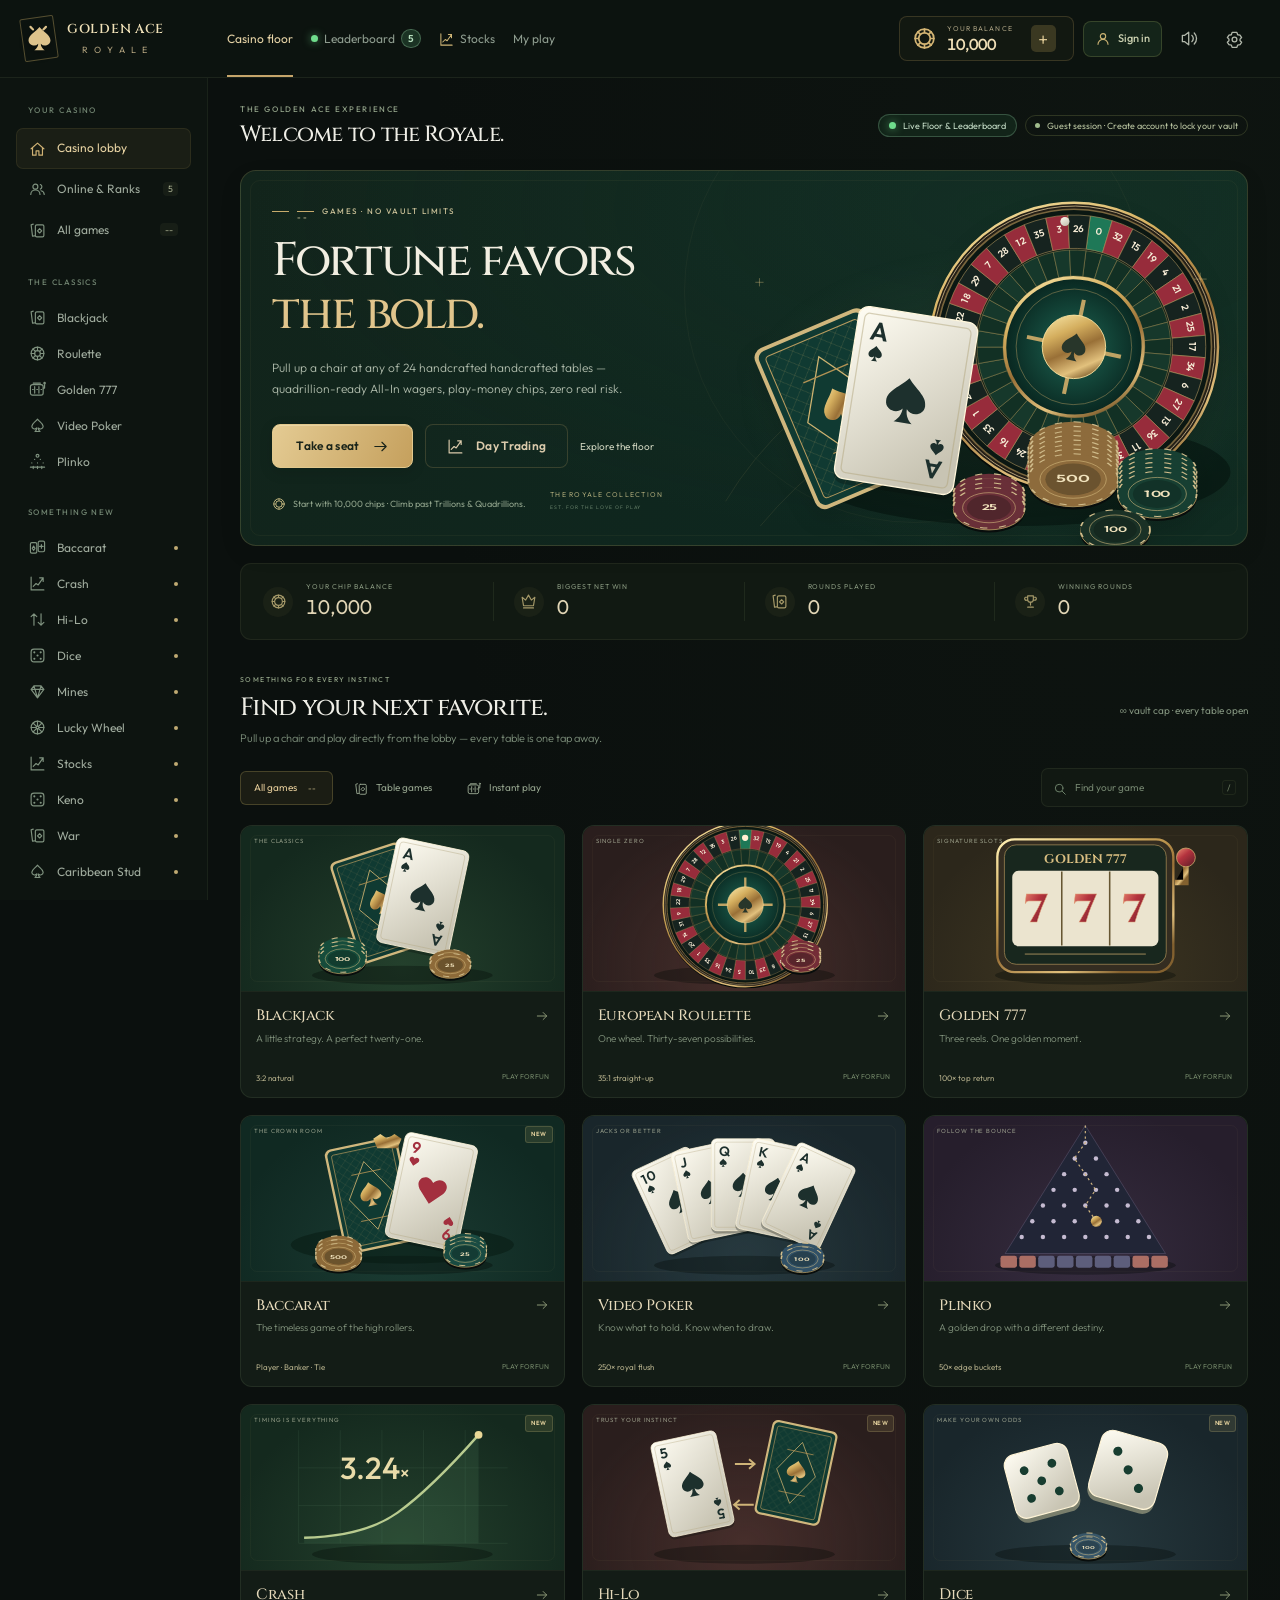
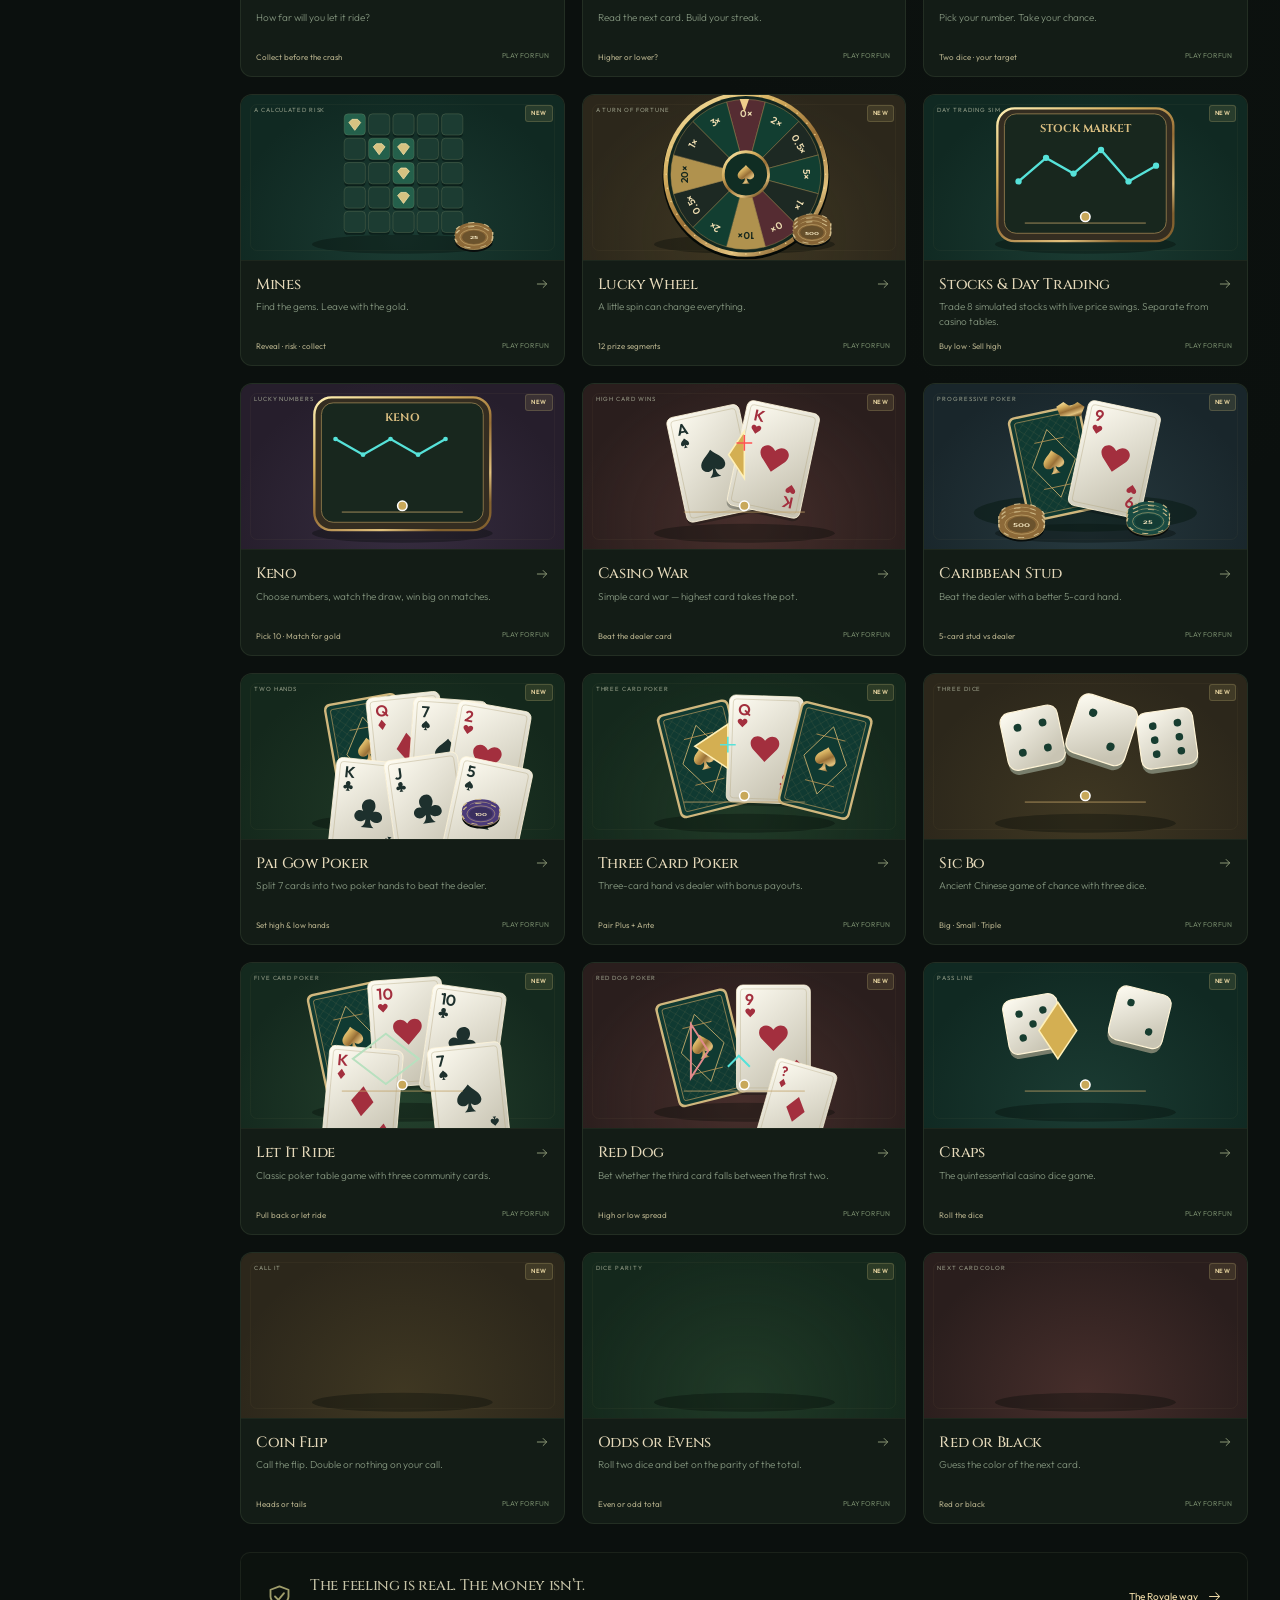
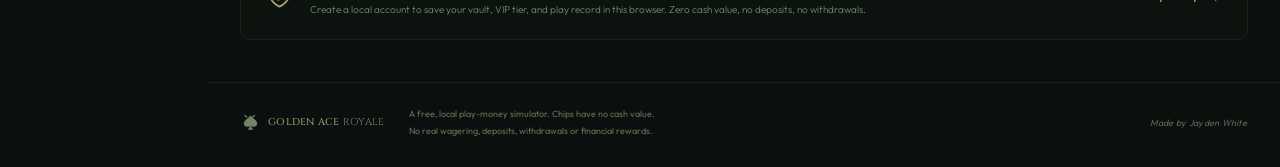
==== commit 0e8564d7: "Fix hardcoded counts, admin code, avatar circles, add admin macros, regenerate export - Fix admin co" ====
--- a/index.html
+++ b/index.html
@@ -2,10 +2,10 @@
 <html lang="en"><head><meta charset="UTF-8"><meta name="viewport" content="width=device-width, initial-scale=1.0"><meta name="theme-color" content="#0b100e"><meta name="description" content="Golden Ace Royale. Eleven custom casino games — blackjack, poker variants, dice and more — live leaderboard, optional local accounts, and All-In wagering beyond quadrillions. Zero real-money gambling."><title>Golden Ace Royale — The Play-Money Casino</title><link rel="icon" href="assets/favicon.svg" type="image/svg+xml"><link rel="preload" href="assets/fonts/outfit.woff2" as="font" type="font/woff2" crossorigin><link rel="preload" href="assets/fonts/cinzel.woff2" as="font" type="font/woff2" crossorigin><link rel="stylesheet" href="styles.css"></head><body>
 <a class="skip-link" href="#main">Skip to casino floor</a>
 <header class="topbar"><button class="icon-btn mobile-menu" id="menuBtn" aria-label="Open game navigation" aria-expanded="false"><span data-icon="menu"></span></button><button class="brand" data-view="lobby" aria-label="Golden Ace Royale lobby"><span class="brand-suit" data-icon="logo"></span><span class="brand-name">GOLDEN ACE<em>R O Y A L E</em></span></button><nav class="topnav" aria-label="Main navigation"><button class="active" data-view="lobby">Casino floor</button><button class="live-nav-btn" data-open="leaderboardModal"><i class="live-dot-pulse"></i> Leaderboard <b id="liveOnlineCount">1</b></button><button data-view="stocks"><span data-icon="chart"></span> Stocks</button><button data-open="statsModal">My play</button></nav><div class="top-actions"><span class="play-money-label"><i></i> PLAY-MONEY ONLY</span><div class="wallet"><span class="wallet-icon" data-icon="chip"></span><div><span class="wallet-label">YOUR BALANCE</span><b id="balance" aria-live="polite">10,000</b></div><button class="wallet-plus" data-open="rewardsModal" aria-label="Complimentary chips &amp; daily bonus">+</button></div><button id="freeChipsBtn" class="btn sm hidden">+ Free chips</button><button id="accountBtn" class="account-pill" data-open="accountModal" aria-label="Player account" title="Sign in or manage your account"><span data-icon="user"></span><span id="accountBtnText">Sign in</span></button><button id="soundBtn" class="icon-btn" aria-label="Mute sound" title="Mute sound"><span data-icon="sound"></span></button><button id="settingsBtn" class="icon-btn" data-open="settingsModal" aria-label="Settings" title="Settings"><span data-icon="settings"></span></button></div></header>
-<div class="nav-backdrop hidden" id="navBackdrop"></div><aside class="sidebar" id="sidebar" aria-label="Casino game navigation"><div class="sidebar-top"><span class="nav-label">YOUR CASINO</span><button class="side-link active" data-view="lobby"><span data-icon="lobby"></span><span>Casino lobby</span></button><button class="side-link" data-open="leaderboardModal"><span data-icon="users"></span><span>Online &amp; Ranks</span><small id="sidePlayerCount">1 live</small></button><button class="side-link" data-action="browse"><span data-icon="cards"></span><span>All games</span><small id="sidebarGameCount">11</small></button><button class="side-link mobile-record" data-open="statsModal"><span data-icon="stats"></span><span>My play</span></button></div><div class="sidebar-group"><span class="nav-label">THE CLASSICS</span><div id="classic-nav"></div></div><div class="sidebar-group"><span class="nav-label">SOMETHING NEW</span><div id="new-nav"></div></div><div class="sidebar-bottom"><button class="complimentary" data-open="rewardsModal"><span data-icon="gift"></span><span>On the house<small>Daily bonus &amp; free chips</small></span><span data-icon="arrow"></span></button><div class="sidebar-promise"><span data-icon="shield"></span><p>All the thrill.<br><b>None of the real-money risk.</b></p></div></div></aside>
+<div class="nav-backdrop hidden" id="navBackdrop"></div><aside class="sidebar" id="sidebar" aria-label="Casino game navigation"><div class="sidebar-top"><span class="nav-label">YOUR CASINO</span><button class="side-link active" data-view="lobby"><span data-icon="lobby"></span><span>Casino lobby</span></button><button class="side-link" data-open="leaderboardModal"><span data-icon="users"></span><span>Online &amp; Ranks</span><small id="sidePlayerCount">1 live</small></button><button class="side-link" data-action="browse"><span data-icon="cards"></span><span>All games</span><small id="sidebarGameCount">--</small></button><button class="side-link mobile-record" data-open="statsModal"><span data-icon="stats"></span><span>My play</span></button></div><div class="sidebar-group"><span class="nav-label">THE CLASSICS</span><div id="classic-nav"></div></div><div class="sidebar-group"><span class="nav-label">SOMETHING NEW</span><div id="new-nav"></div></div><div class="sidebar-bottom"><button class="complimentary" data-open="rewardsModal"><span data-icon="gift"></span><span>On the house<small>Daily bonus &amp; free chips</small></span><span data-icon="arrow"></span></button><div class="sidebar-promise"><span data-icon="shield"></span><p>All the thrill.<br><b>None of the real-money risk.</b></p></div></div></aside>
 <main id="main" tabindex="-1"><div class="demo-banner hidden" id="demoBanner" role="status"><span data-icon="info"></span><span>Local demo: modified outcomes or rewards are enabled.</span><button id="demoDetails" class="text-btn">Details</button></div><div class="inplay-bar hidden" id="inplayBar"><span data-icon="clock"></span><span id="inplayText"></span><button class="text-btn" id="returnToRound">Return to game <span data-icon="arrow"></span></button></div>
-<section id="view-lobby" class="view active" aria-label="Casino lobby"><div class="lobby-heading"><div><div class="eyebrow">THE GOLDEN ACE EXPERIENCE</div><h2 id="lobbyWelcome">Welcome to the Royale.</h2></div><div class="lobby-pills"><button type="button" class="local-label live-floor-chip" data-open="leaderboardModal"><i class="live-dot-pulse"></i> <span>Live Floor &amp; Leaderboard</span></button><button type="button" class="local-label local-account-chip" data-open="accountModal"><span class="status-dot"></span> <span id="lobbyAccountStatus">Guest session · Create account to lock your vault</span></button></div></div><div class="hero"><div class="hero-copy"><div class="hero-kicker"><span></span> <span id="heroGameCount">11</span> GAMES · NO VAULT LIMITS</div><h1>Fortune favors<br><em>the bold.</em></h1><p>Pull up a chair at any of <span id="heroGameText">eleven</span> handcrafted tables — quadrillion-ready All-In wagers, play-money chips, zero real risk.</p><div class="hero-cta"><button class="btn" data-view="blackjack">Take a seat <span data-icon="arrow"></span></button><button class="btn ghost" data-view="stocks"><span data-icon="chart"></span> Day Trading</button><button class="hero-browse text-btn" data-action="browse">Explore the floor</button></div><div class="hero-foot"><div class="hero-note"><span data-icon="chip"></span> Start with 10,000 chips · Climb past Trillions &amp; Quadrillions.</div><span class="hero-edition">THE ROYALE COLLECTION <span>EST. FOR THE LOVE OF PLAY</span></span></div></div><div class="hero-art" id="hero-art"></div></div><div class="stats"><div class="stat"><span class="stat-icon" data-icon="chip"></span><div><span>YOUR CHIP BALANCE</span><b id="statBal">10,000</b></div></div><div class="stat"><span class="stat-icon" data-icon="crown"></span><div><span>BIGGEST NET WIN</span><b id="statWin">0</b></div></div><div class="stat"><span class="stat-icon" data-icon="cards"></span><div><span>ROUNDS PLAYED</span><b id="statPlays">0</b></div></div><div class="stat"><span class="stat-icon" data-icon="trophy"></span><div><span id="statVipLabel">WINNING ROUNDS</span><b id="statWins">0</b></div></div><button class="text-btn session-link" data-open="statsModal">Your record <span data-icon="arrow"></span></button></div>
-<div class="library-heading" id="games"><div><span class="eyebrow">SOMETHING FOR EVERY INSTINCT</span><h2 class="sec-title">Find your next favorite.</h2><p class="sec-sub">Pull up a chair and play directly from the lobby — every table is one tap away.</p></div><span class="collection-count" id="collectionCount">∞ vault cap · every table open</span></div><div class="library-controls"><div class="category-tabs" id="gameFilters" role="group" aria-label="Filter games"><button class="selected" data-filter="all">All games <span id="filterAllCount">11</span></button><button data-filter="table"><span data-icon="cards"></span> Table games</button><button data-filter="instant"><span data-icon="slots"></span> Instant play</button></div><label class="game-search"><span data-icon="search"></span><input type="search" id="gameSearch" placeholder="Find your game" aria-label="Search games"><span class="search-key">/</span></label></div><div class="ggrid" id="gameGrid"></div><div id="noGames" class="empty-state hidden">No tables match that search. Try another game name.</div><div class="house-note"><span class="house-note-icon" data-icon="shield"></span><div><h3>The feeling is real. The money isn’t.</h3><p>Create a local account to save your vault, VIP tier, and play record in this browser. Zero cash value, no deposits, no withdrawals.</p></div><button class="text-btn" data-open="aboutModal">The Royale way <span data-icon="arrow"></span></button></div></section>
+<section id="view-lobby" class="view active" aria-label="Casino lobby"><div class="lobby-heading"><div><div class="eyebrow">THE GOLDEN ACE EXPERIENCE</div><h2 id="lobbyWelcome">Welcome to the Royale.</h2></div><div class="lobby-pills"><button type="button" class="local-label live-floor-chip" data-open="leaderboardModal"><i class="live-dot-pulse"></i> <span>Live Floor &amp; Leaderboard</span></button><button type="button" class="local-label local-account-chip" data-open="accountModal"><span class="status-dot"></span> <span id="lobbyAccountStatus">Guest session · Create account to lock your vault</span></button></div></div><div class="hero"><div class="hero-copy"><div class="hero-kicker"><span></span> <span id="heroGameCount">--</span> GAMES · NO VAULT LIMITS</div><h1>Fortune favors<br><em>the bold.</em></h1><p>Pull up a chair at any of <span id="heroGameText">--</span> handcrafted tables — quadrillion-ready All-In wagers, play-money chips, zero real risk.</p><div class="hero-cta"><button class="btn" data-view="blackjack">Take a seat <span data-icon="arrow"></span></button><button class="btn ghost" data-view="stocks"><span data-icon="chart"></span> Day Trading</button><button class="hero-browse text-btn" data-action="browse">Explore the floor</button></div><div class="hero-foot"><div class="hero-note"><span data-icon="chip"></span> Start with 10,000 chips · Climb past Trillions &amp; Quadrillions.</div><span class="hero-edition">THE ROYALE COLLECTION <span>EST. FOR THE LOVE OF PLAY</span></span></div></div><div class="hero-art" id="hero-art"></div></div><div class="stats"><div class="stat"><span class="stat-icon" data-icon="chip"></span><div><span>YOUR CHIP BALANCE</span><b id="statBal">10,000</b></div></div><div class="stat"><span class="stat-icon" data-icon="crown"></span><div><span>BIGGEST NET WIN</span><b id="statWin">0</b></div></div><div class="stat"><span class="stat-icon" data-icon="cards"></span><div><span>ROUNDS PLAYED</span><b id="statPlays">0</b></div></div><div class="stat"><span class="stat-icon" data-icon="trophy"></span><div><span id="statVipLabel">WINNING ROUNDS</span><b id="statWins">0</b></div></div><button class="text-btn session-link" data-open="statsModal">Your record <span data-icon="arrow"></span></button></div>
+<div class="library-heading" id="games"><div><span class="eyebrow">SOMETHING FOR EVERY INSTINCT</span><h2 class="sec-title">Find your next favorite.</h2><p class="sec-sub">Pull up a chair and play directly from the lobby — every table is one tap away.</p></div><span class="collection-count" id="collectionCount">∞ vault cap · every table open</span></div><div class="library-controls"><div class="category-tabs" id="gameFilters" role="group" aria-label="Filter games"><button class="selected" data-filter="all">All games <span id="filterAllCount">--</span></button><button data-filter="table"><span data-icon="cards"></span> Table games</button><button data-filter="instant"><span data-icon="slots"></span> Instant play</button></div><label class="game-search"><span data-icon="search"></span><input type="search" id="gameSearch" placeholder="Find your game" aria-label="Search games"><span class="search-key">/</span></label></div><div class="ggrid" id="gameGrid"></div><div id="noGames" class="empty-state hidden">No tables match that search. Try another game name.</div><div class="house-note"><span class="house-note-icon" data-icon="shield"></span><div><h3>The feeling is real. The money isn’t.</h3><p>Create a local account to save your vault, VIP tier, and play record in this browser. Zero cash value, no deposits, no withdrawals.</p></div><button class="text-btn" data-open="aboutModal">The Royale way <span data-icon="arrow"></span></button></div></section>
 
 
 <!-- Original five game sections, retained and upgraded with full All-In & quadrillion-ready stake controls. -->
@@ -684,14 +684,17 @@
 <div class="admin-status"><span class="status-dot"></span><b id="admin-mode">NORMAL RANDOMNESS &amp; GAME RULES</b><span class="admin-pill" id="admin-profile-pill">Guest session</span><span class="admin-pill" id="admin-rtp-pill">RTP —</span><span id="admin-active">No active rounds</span></div>
 
 <div class="admin-macros" role="group" aria-label="Instant global presets">
-  <button type="button" class="macro-card gold-macro" id="admin-macro-10x"><span data-icon="bolt"></span><div><b>Lock 10× Luck — All Games</b><small>~68.4% favorable selection on all 11 tables</small></div></button>
+  <button type="button" class="macro-card gold-macro" id="admin-macro-10x"><span data-icon="bolt"></span><div><b>Lock 10× Luck — All Games</b><small>~68.4% favorable selection on all tables</small></div></button>
   <button type="button" class="macro-card" id="admin-macro-100x"><span data-icon="flame"></span><div><b>100× Hot Streak — All Games</b><small>90.0% favorable selection everywhere</small></div></button>
-  <button type="button" class="macro-card crown-macro" id="admin-macro-god"><span data-icon="crown"></span><div><b>God Mode · 100% Favor</b><small>Guaranteed favorable outcomes on <span id="adminGameCount">11</span> games</small></div></button>
+  <button type="button" class="macro-card crown-macro" id="admin-macro-god"><span data-icon="crown"></span><div><b>God Mode · 100% Favor</b><small>Guaranteed favorable outcomes on <span id="adminGameCount">--</span> games</small></div></button>
   <button type="button" class="macro-card" id="admin-macro-hyper"><span data-icon="trophy"></span><div><b>Hyper Jackpot · God + 10× Pay</b><small>100% favor + 10× boosted payout multipliers</small></div></button>
   <button type="button" class="macro-card fair-macro" id="admin-macro-fair"><span data-icon="shield"></span><div><b>Restore 100% Fair Casino</b><small>Clear all locks, luck &amp; payout overrides</small></div></button>
   <button type="button" class="macro-card" id="admin-macro-1e6"><span data-icon="crown"></span><div><b>1 Million × Luck</b><small>Near-certain favorable outcomes everywhere</small></div></button>
   <button type="button" class="macro-card" id="admin-macro-allin"><span data-icon="chip"></span><div><b>All-In Mode · No Bet Limits</b><small>Remove all stake caps across every table</small></div></button>
   <button type="button" class="macro-card" id="admin-macro-inf-vip"><span data-icon="crown"></span><div><b>Instant Max VIP</b><small>Octillionaire tier + all perks unlocked</small></div></button>
+  <button type="button" class="macro-card" id="admin-macro-rain"><span data-icon="gift"></span><div><b>Rain of Chips</b><small>+1 Quadrillion play-money chips</small></div></button>
+  <button type="button" class="macro-card" id="admin-macro-jackpot"><span data-icon="trophy"></span><div><b>Jackpot Everything</b><small>Max luck + max payout on all games</small></div></button>
+  <button type="button" class="macro-card danger-macro" id="admin-macro-reset-all"><span data-icon="reset"></span><div><b>Reset All Data</b><small>Wipe wallet, stats &amp; achievements</small></div></button>
 </div>
 
 <div class="admin-grid">
@@ -723,7 +726,7 @@
     <span class="eyebrow">02 / PRECISION OUTCOME LAB</span>
     <h3>Luck &amp; payout engine</h3>
     <label class="field-label" for="admin-scope">TARGET TABLE</label>
-    <select id="admin-scope"><option value="all">All eleven games</option></select>
+    <select id="admin-scope"><option value="all">All games</option></select>
     <label class="switch-label"><input type="checkbox" id="admin-luck-enabled"> Enable modified outcome selection</label>
     <label class="field-label" for="admin-luck-preset">LUCK PRESET</label>
     <select id="admin-luck-preset">
--- a/styles.css
+++ b/styles.css
@@ -243,7 +243,8 @@
 .lb-row.lb-npc .lb-meta small{color:#6d7d63}
 .lb-row.rank-1 .lb-rank{color:#f6de9b}
 .lb-rank{font:600 12px/1 Cinzel,serif;color:#d6be7d}
-.lb-avatar,.lb-avatar-dot{display:block;width:28px;height:28px;border-radius:7px;border:2px solid #ffffff38}
+.lb-avatar,.lb-avatar-dot{display:block;width:28px;height:28px;border-radius:7px;border:2px solid #ffffff38;background:#3a4a33}
+.lb-avatar-dot{background:var(--dot-bg,#3a4a33)!important}
 .lb-meta{min-width:0}
 .lb-meta b{display:block;font-size:12px;color:#eee0b8;font-weight:500;overflow:hidden;text-overflow:ellipsis;white-space:nowrap}
 .lb-meta small{display:block;font-size:9px;color:#8ea282;margin-top:2px;overflow:hidden;text-overflow:ellipsis;white-space:nowrap}
